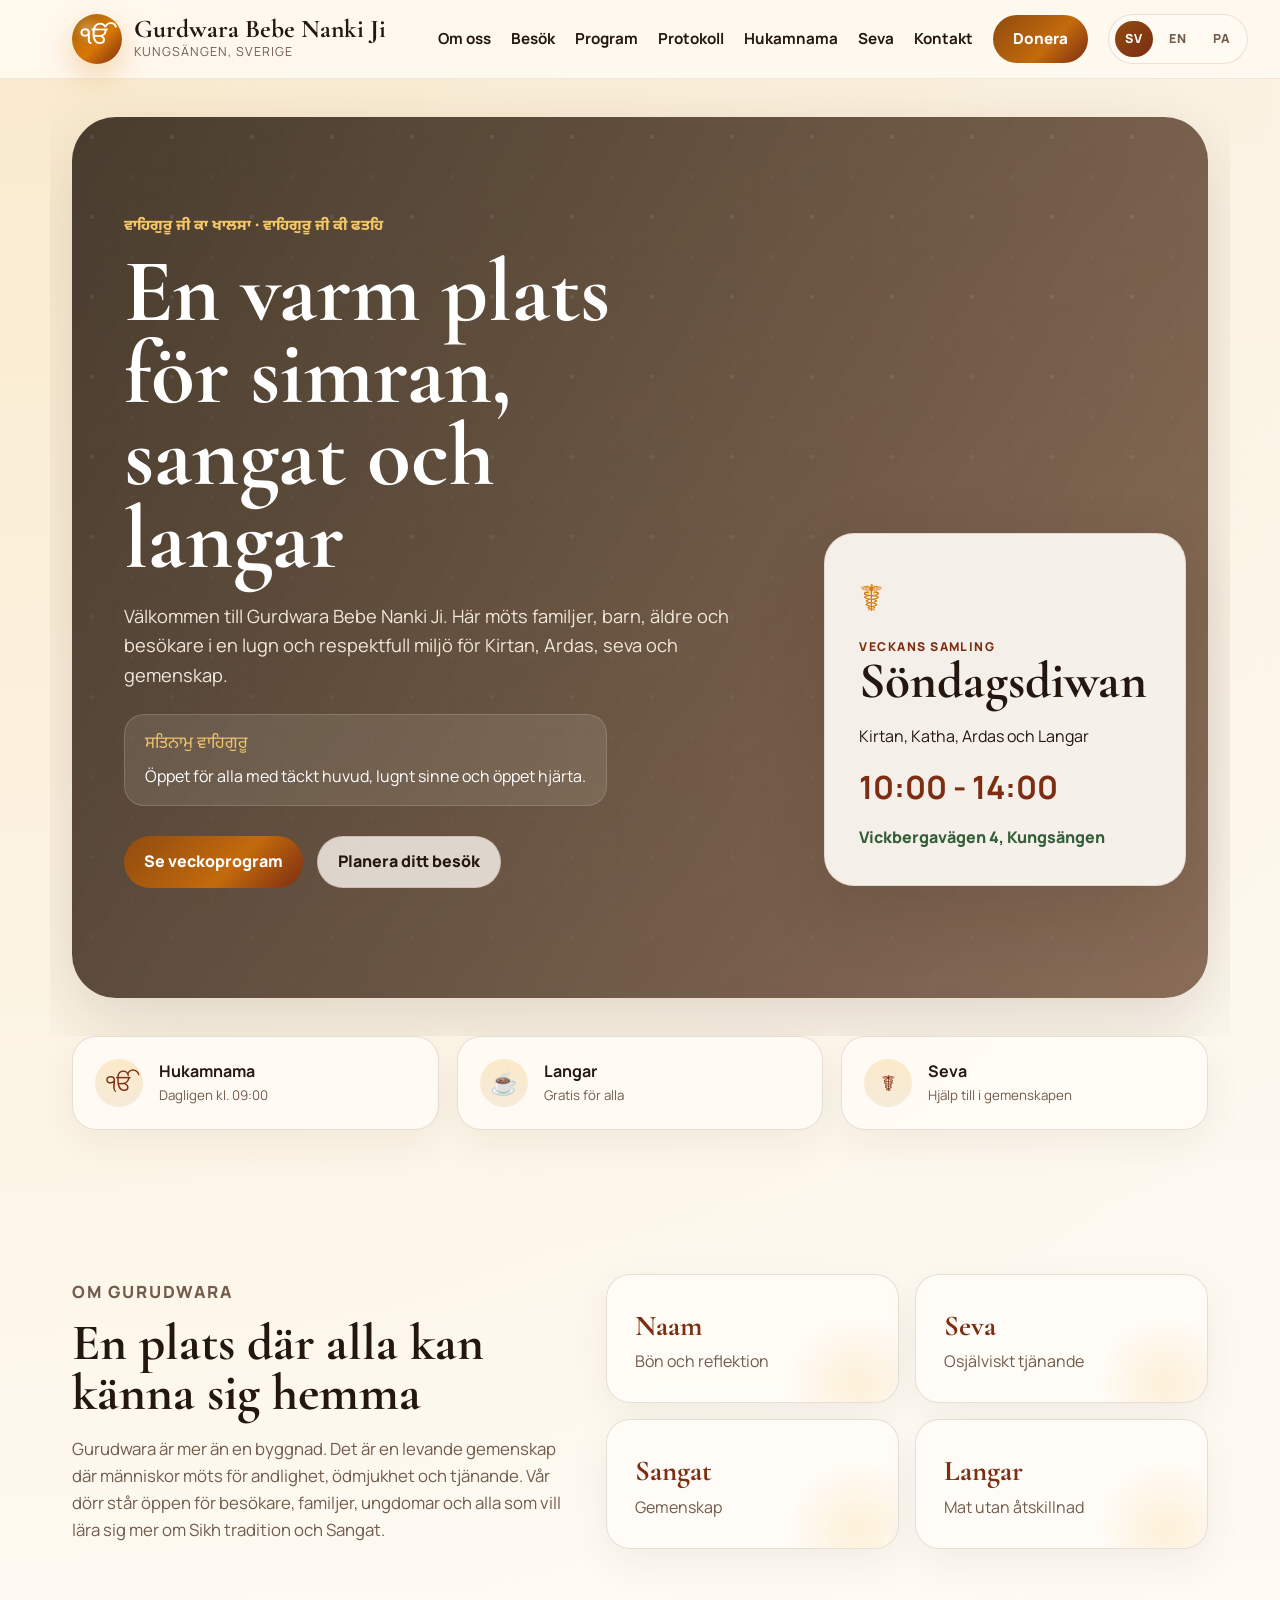
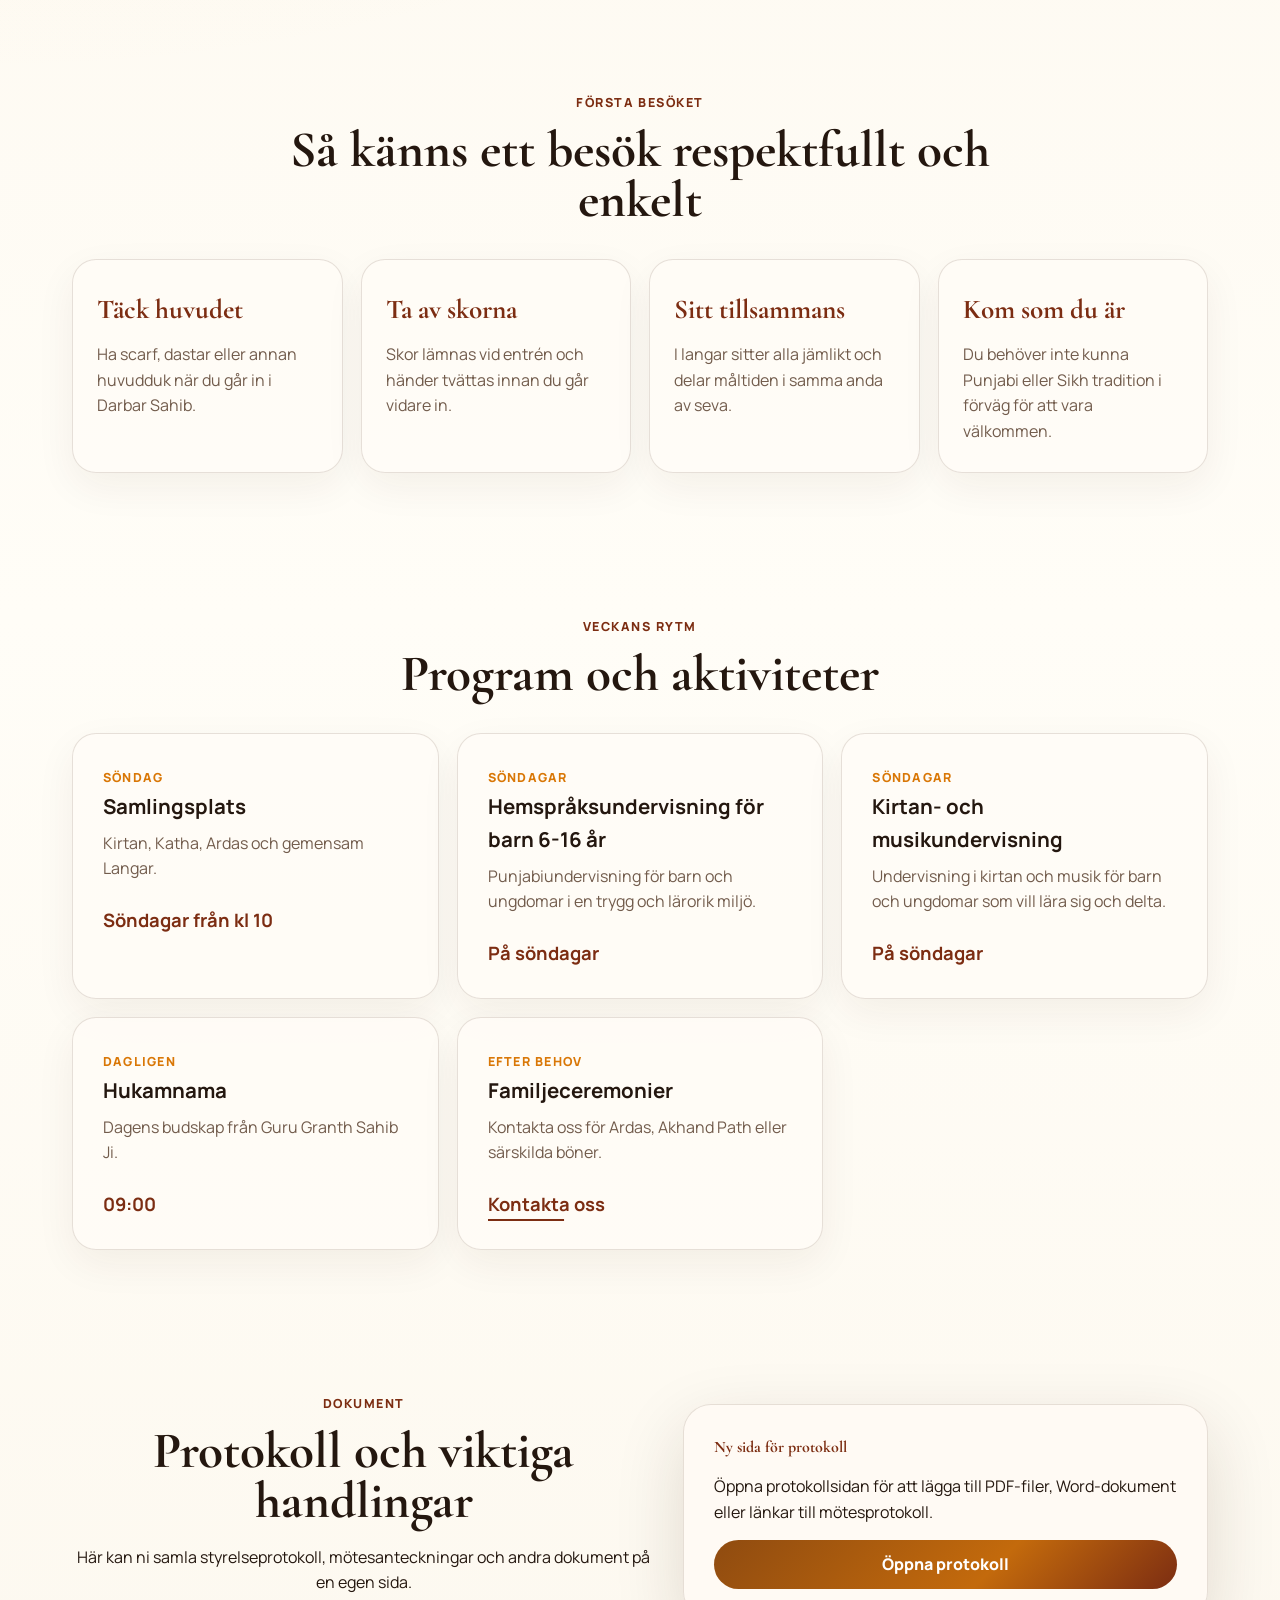
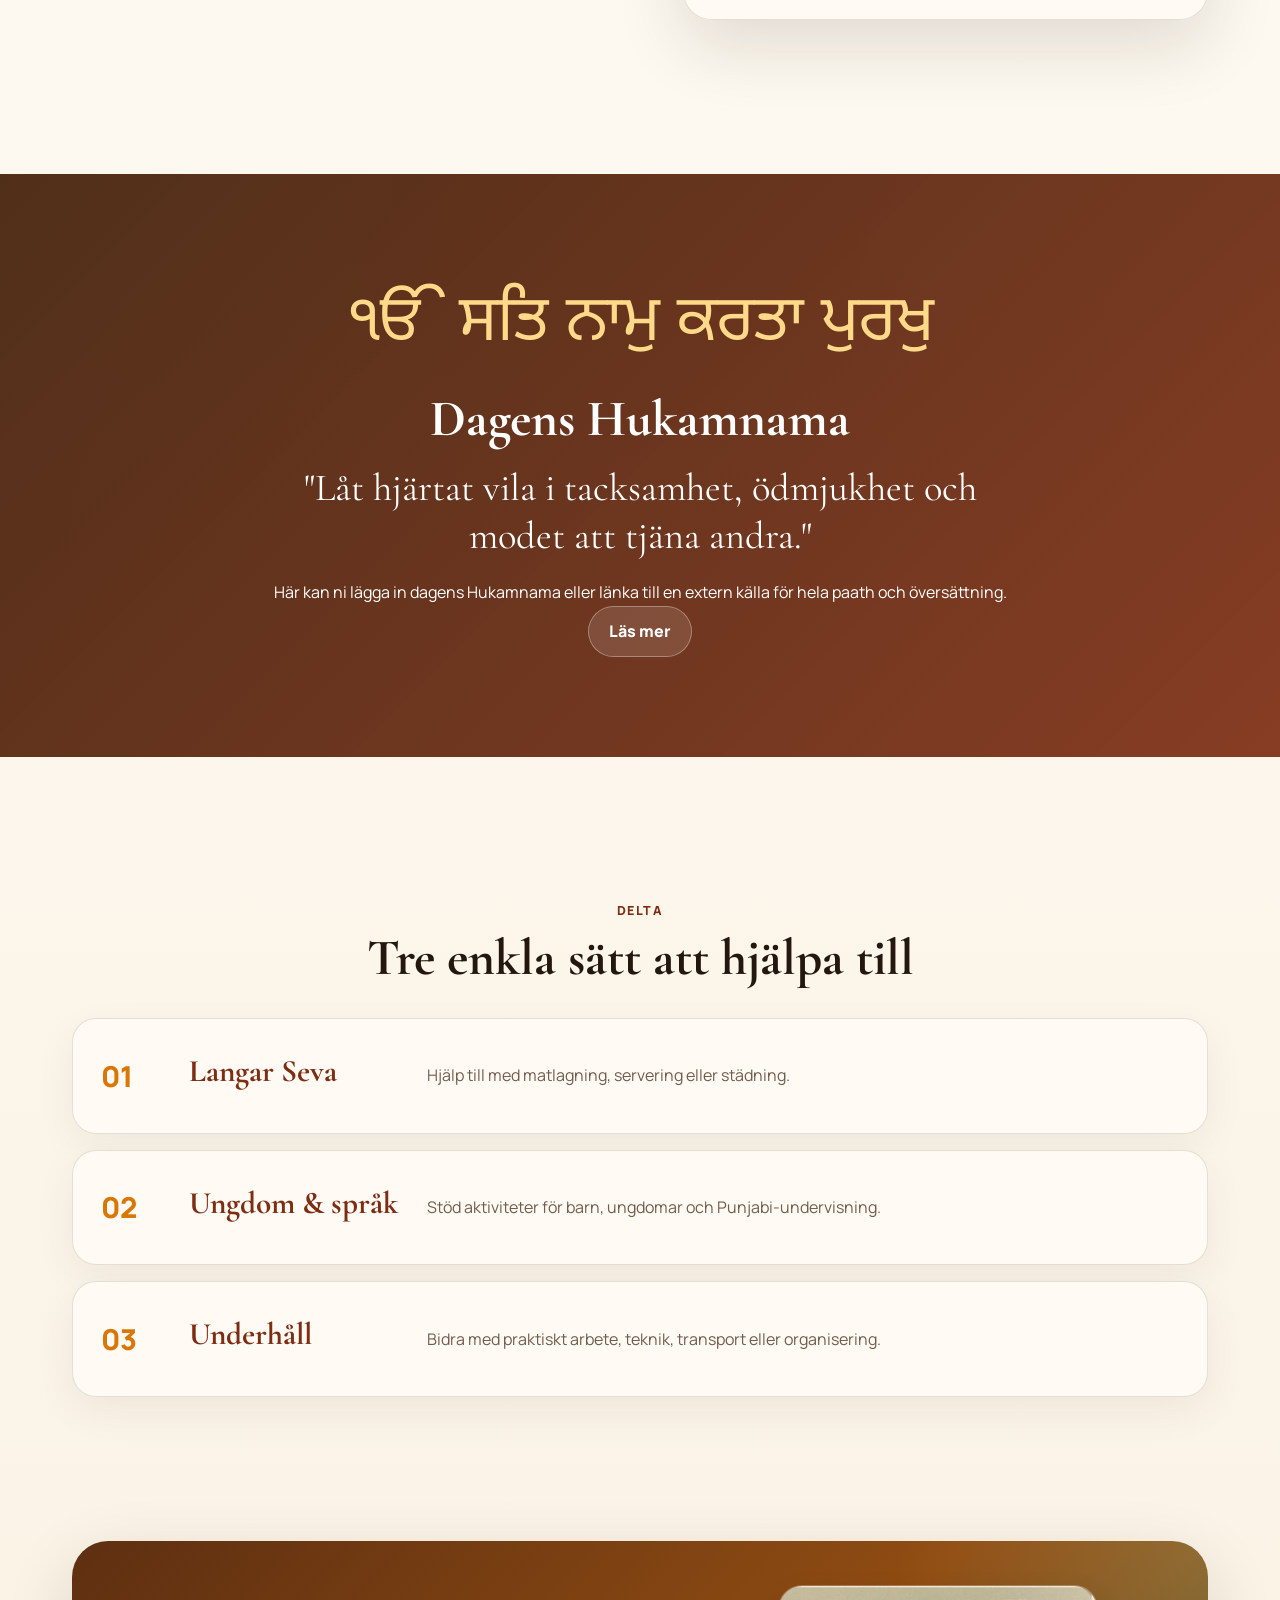
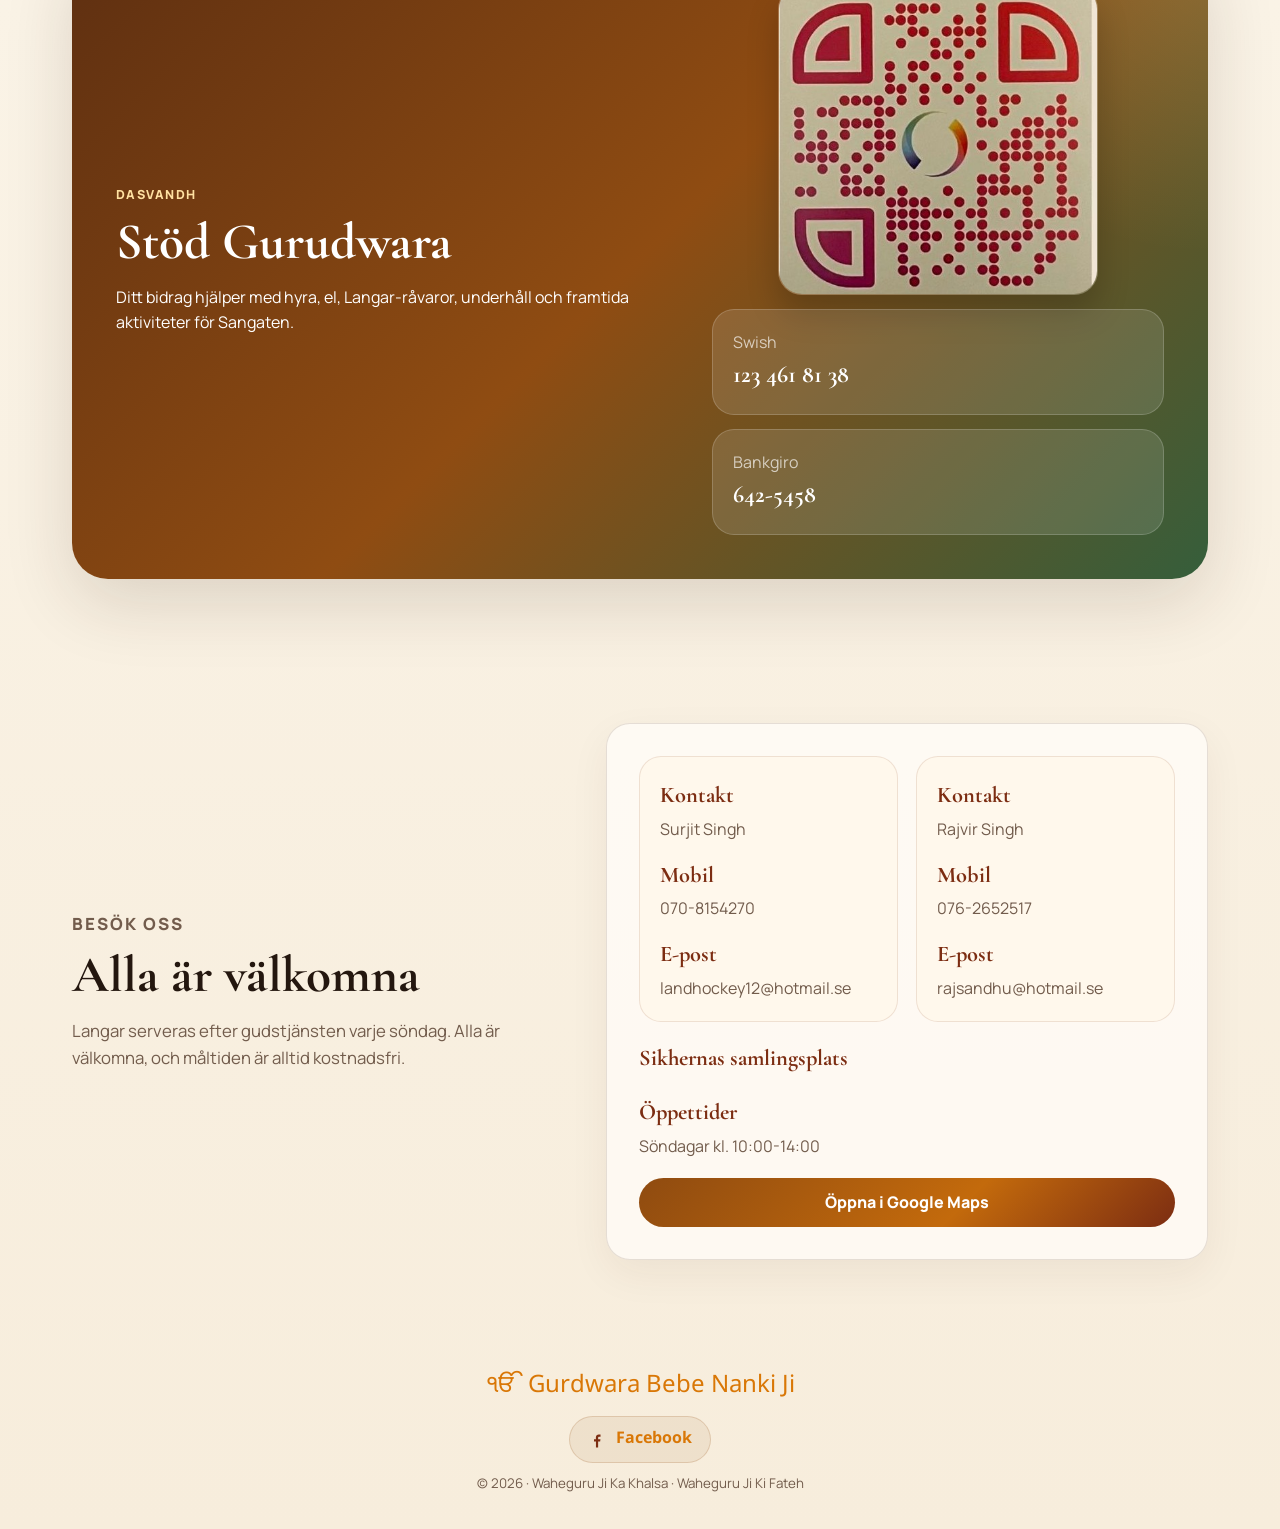
==== index.html @ 22f48af0 "Update program section and add protokoll page" ====
<!DOCTYPE html>
<html lang="sv">
<head>
  <meta charset="UTF-8" />
  <meta name="viewport" content="width=device-width, initial-scale=1.0" />
  <title>Gurdwara Bebe Nanki Ji</title>
  <meta name="description" content="Gurdwara Bebe Nanki Ji i Kungs&#228;ngen - en plats f&#246;r b&#246;n, gemenskap, langar och seva." />
  <link rel="preconnect" href="https://fonts.googleapis.com">
  <link rel="preconnect" href="https://fonts.gstatic.com" crossorigin>
  <link href="https://fonts.googleapis.com/css2?family=Cormorant+Garamond:wght@500;600;700&family=Manrope:wght@400;500;600;700;800&family=Noto+Sans+Gurmukhi:wght@500;700&display=swap" rel="stylesheet">
  <link rel="stylesheet" href="style.css" />
</head>
<body>
  <header class="site-header" id="top">
    <nav class="navbar">
      <a href="#top" class="brand" aria-label="Gurdwara Bebe Nanki Ji hem" data-i18n-attr="aria-label:brand_aria">
        <span class="brand-symbol">&#x0A74;</span>
        <span>
          <strong data-i18n="brand_name">Gurdwara Bebe Nanki Ji</strong>
          <small data-i18n="brand_location">Kungs&#228;ngen, Sverige</small>
        </span>
      </a>

      <button class="menu-toggle" aria-label="&#214;ppna meny" aria-expanded="false" data-i18n-attr="aria-label:menu_label">
        <span></span><span></span><span></span>
      </button>

      <div class="nav-links">
        <a href="#about" data-i18n="nav_about">Om oss</a>
        <a href="#visit" data-i18n="nav_visit">Bes&#246;k</a>
        <a href="#program" data-i18n="nav_program">Program</a>
        <a href="protokoll.html" data-i18n="nav_protocols">Protokoll</a>
        <a href="#hukamnama" data-i18n="nav_hukamnama">Hukamnama</a>
        <a href="#seva" data-i18n="nav_seva">Seva</a>
        <a href="#contact" data-i18n="nav_contact">Kontakt</a>
        <a class="nav-cta" href="#donate" data-i18n="nav_donate">Donera</a>
        <div class="language-switcher" aria-label="Spr&#229;k" data-i18n-attr="aria-label:language_label">
          <button type="button" class="lang-btn active" data-lang="sv">SV</button>
          <button type="button" class="lang-btn" data-lang="en">EN</button>
          <button type="button" class="lang-btn" data-lang="pa">PA</button>
        </div>
      </div>
    </nav>
  </header>

  <main>
    <section class="hero">
      <div class="hero-bg"></div>
      <div class="hero-pattern" aria-hidden="true"></div>
      <div class="hero-content reveal">
        <p class="eyebrow" data-i18n="hero_eyebrow">&#x0A35;&#x0A3E;&#x0A39;&#x0A3F;&#x0A17;&#x0A41;&#x0A30;&#x0A42; &#x0A1C;&#x0A40; &#x0A15;&#x0A3E; &#x0A16;&#x0A3E;&#x0A32;&#x0A38;&#x0A3E; &#xB7; &#x0A35;&#x0A3E;&#x0A39;&#x0A3F;&#x0A17;&#x0A41;&#x0A30;&#x0A42; &#x0A1C;&#x0A40; &#x0A15;&#x0A40; &#x0A2B;&#x0A24;&#x0A39;&#x0A3F;</p>
        <h1 data-i18n="hero_title">En varm plats f&#246;r simran, sangat och langar</h1>
        <p class="hero-text" data-i18n="hero_text">V&#228;lkommen till Gurdwara Bebe Nanki Ji. H&#228;r m&#246;ts familjer, barn, &#228;ldre och bes&#246;kare i en lugn och respektfull milj&#246; f&#246;r Kirtan, Ardas, seva och gemenskap.</p>
        <div class="hero-blessing">
          <span class="hero-blessing-gurmukhi" data-i18n="hero_blessing_gurmukhi">&#x0A38;&#x0A24;&#x0A3F;&#x0A28;&#x0A3E;&#x0A2E;&#x0A41; &#x0A35;&#x0A3E;&#x0A39;&#x0A3F;&#x0A17;&#x0A41;&#x0A30;&#x0A42;</span>
          <span data-i18n="hero_blessing_text">&#214;ppet f&#246;r alla med t&#228;ckt huvud, lugnt sinne och &#246;ppet hj&#228;rta.</span>
        </div>
        <div class="hero-actions">
          <a class="btn primary" href="#program" data-i18n="hero_cta_program">Se veckoprogram</a>
          <a class="btn secondary" href="#visit" data-i18n="hero_cta_visit">Planera ditt bes&#246;k</a>
        </div>
      </div>

      <aside class="hero-card reveal">
        <span class="card-icon">&#9764;</span>
        <p class="card-label" data-i18n="hero_card_label">Veckans samling</p>
        <h2 data-i18n="hero_card_title">S&#246;ndagsdiwan</h2>
        <p data-i18n="hero_card_text">Kirtan, Katha, Ardas och Langar</p>
        <strong data-i18n="hero_card_time">10:00 - 14:00</strong>
        <a href="#contact" data-i18n="hero_card_address">Vickbergav&#228;gen 4, Kungs&#228;ngen</a>
      </aside>
    </section>

    <section class="quick-info">
      <article class="info-pill reveal">
        <span>&#x0A74;</span>
        <div><strong data-i18n="info_hukamnama_title">Hukamnama</strong><small data-i18n="info_hukamnama_text">Dagligen kl. 09:00</small></div>
      </article>
      <article class="info-pill reveal">
        <span>&#9749;</span>
        <div><strong data-i18n="info_langar_title">Langar</strong><small data-i18n="info_langar_text">Gratis f&#246;r alla</small></div>
      </article>
      <article class="info-pill reveal">
        <span>&#9764;</span>
        <div><strong data-i18n="info_seva_title">Seva</strong><small data-i18n="info_seva_text">Hj&#228;lp till i gemenskapen</small></div>
      </article>
    </section>

    <section class="section split" id="about">
      <div class="section-copy reveal">
        <p class="eyebrow" data-i18n="about_eyebrow">Om Gurudwara</p>
        <h2 data-i18n="about_title">En plats d&#228;r alla kan k&#228;nna sig hemma</h2>
        <p data-i18n="about_text">Gurudwara &#228;r mer &#228;n en byggnad. Det &#228;r en levande gemenskap d&#228;r m&#228;nniskor m&#246;ts f&#246;r andlighet, &#246;dmjukhet och tj&#228;nande. V&#229;r d&#246;rr st&#229;r &#246;ppen f&#246;r bes&#246;kare, familjer, ungdomar och alla som vill l&#228;ra sig mer om Sikh tradition och Sangat.</p>
      </div>
      <div class="values-grid reveal">
        <div><strong data-i18n="value_naam_title">Naam</strong><span data-i18n="value_naam_text">B&#246;n och reflektion</span></div>
        <div><strong data-i18n="value_seva_title">Seva</strong><span data-i18n="value_seva_text">Osj&#228;lviskt tj&#228;nande</span></div>
        <div><strong data-i18n="value_sangat_title">Sangat</strong><span data-i18n="value_sangat_text">Gemenskap</span></div>
        <div><strong data-i18n="value_langar_title">Langar</strong><span data-i18n="value_langar_text">Mat utan &#229;tskillnad</span></div>
      </div>
    </section>

    <section class="section visit-section" id="visit">
      <div class="section-heading reveal">
        <p class="eyebrow" data-i18n="visit_eyebrow">F&#246;rsta bes&#246;ket</p>
        <h2 data-i18n="visit_title">S&#229; k&#228;nns ett bes&#246;k respektfullt och enkelt</h2>
      </div>
      <div class="visit-grid">
        <article class="visit-card reveal">
          <strong data-i18n="visit_1_title">T&#228;ck huvudet</strong>
          <p data-i18n="visit_1_text">Ha scarf, dastar eller annan huvudduk n&#228;r du g&#229;r in i Darbar Sahib.</p>
        </article>
        <article class="visit-card reveal">
          <strong data-i18n="visit_2_title">Ta av skorna</strong>
          <p data-i18n="visit_2_text">Skor l&#228;mnas vid entr&#233;n och h&#228;nder tv&#228;ttas innan du g&#229;r vidare in.</p>
        </article>
        <article class="visit-card reveal">
          <strong data-i18n="visit_3_title">Sitt tillsammans</strong>
          <p data-i18n="visit_3_text">I langar sitter alla j&#228;mlikt och delar m&#229;ltiden i samma anda av seva.</p>
        </article>
        <article class="visit-card reveal">
          <strong data-i18n="visit_4_title">Kom som du &#228;r</strong>
          <p data-i18n="visit_4_text">Du beh&#246;ver inte kunna Punjabi eller Sikh tradition i f&#246;rv&#228;g f&#246;r att vara v&#228;lkommen.</p>
        </article>
      </div>
    </section>

    <section class="section" id="program">
      <div class="section-heading reveal">
        <p class="eyebrow" data-i18n="program_eyebrow">Veckans rytm</p>
        <h2 data-i18n="program_title">Program och aktiviteter</h2>
      </div>
      <div class="program-grid">
        <article class="program-card reveal">
          <span data-i18n="program_1_day">S&#246;ndag</span>
          <h3 data-i18n="program_1_title">Samlingsplats</h3>
          <p data-i18n="program_1_text">Kirtan, Katha, Ardas och gemensam Langar.</p>
          <strong data-i18n="program_1_time">S&#246;ndagar fr&#229;n kl 10</strong>
        </article>
        <article class="program-card reveal">
          <span data-i18n="program_4_day">S&#246;ndagar</span>
          <h3 data-i18n="program_4_title">Hemspr&#229;ksundervisning f&#246;r barn 6-16 &#229;r</h3>
          <p data-i18n="program_4_text">Punjabiundervisning f&#246;r barn och ungdomar i en trygg och l&#228;rorik milj&#246;.</p>
          <strong data-i18n="program_4_time">P&#229; s&#246;ndagar</strong>
        </article>
        <article class="program-card reveal">
          <span data-i18n="program_5_day">S&#246;ndagar</span>
          <h3 data-i18n="program_5_title">Kirtan- och musikundervisning</h3>
          <p data-i18n="program_5_text">Undervisning i kirtan och musik f&#246;r barn och ungdomar som vill l&#228;ra sig och delta.</p>
          <strong data-i18n="program_5_time">P&#229; s&#246;ndagar</strong>
        </article>
        <article class="program-card reveal">
          <span data-i18n="program_2_day">Dagligen</span>
          <h3 data-i18n="program_2_title">Hukamnama</h3>
          <p data-i18n="program_2_text">Dagens budskap fr&#229;n Guru Granth Sahib Ji.</p>
          <strong data-i18n="program_2_time">09:00</strong>
        </article>
        <article class="program-card reveal">
          <span data-i18n="program_3_day">Efter behov</span>
          <h3 data-i18n="program_3_title">Familjeceremonier</h3>
          <p data-i18n="program_3_text">Kontakta oss f&#246;r Ardas, Akhand Path eller s&#228;rskilda b&#246;ner.</p>
          <a class="program-link" href="#contact"><strong data-i18n="program_3_time">Kontakta oss</strong></a>
        </article>
      </div>
    </section>

    <section class="section protocols-preview">
      <div class="section-heading reveal">
        <p class="eyebrow">Dokument</p>
        <h2>Protokoll och viktiga handlingar</h2>
        <p>Här kan ni samla styrelseprotokoll, mötesanteckningar och andra dokument på en egen sida.</p>
      </div>
      <div class="protocols-preview-card reveal">
        <strong>Ny sida för protokoll</strong>
        <p>Öppna protokollsidan för att lägga till PDF-filer, Word-dokument eller länkar till mötesprotokoll.</p>
        <a class="btn primary" href="protokoll.html">Öppna protokoll</a>
      </div>
    </section>

    <section class="hukamnama" id="hukamnama">
      <div class="hukamnama-inner reveal">
        <p class="gurmukhi" data-i18n="hukamnama_gurmukhi">&#x0A74; &#x0A38;&#x0A24;&#x0A3F; &#x0A28;&#x0A3E;&#x0A2E;&#x0A41; &#x0A15;&#x0A30;&#x0A24;&#x0A3E; &#x0A2A;&#x0A41;&#x0A30;&#x0A16;&#x0A41;</p>
        <h2 data-i18n="hukamnama_title">Dagens Hukamnama</h2>
        <blockquote data-i18n="hukamnama_quote">&quot;L&#229;t hj&#228;rtat vila i tacksamhet, &#246;dmjukhet och modet att tj&#228;na andra.&quot;</blockquote>
        <p data-i18n="hukamnama_text">H&#228;r kan ni l&#228;gga in dagens Hukamnama eller l&#228;nka till en extern k&#228;lla f&#246;r hela paath och &#246;vers&#228;ttning.</p>
        <a class="btn secondary light" href="#" data-i18n="hukamnama_cta">L&#228;s mer</a>
      </div>
    </section>

    <section class="section" id="seva">
      <div class="section-heading reveal">
        <p class="eyebrow" data-i18n="seva_eyebrow">Delta</p>
        <h2 data-i18n="seva_title">Tre enkla s&#228;tt att hj&#228;lpa till</h2>
      </div>
      <div class="seva-list">
        <article class="seva-item reveal"><span>01</span><h3 data-i18n="seva_1_title">Langar Seva</h3><p data-i18n="seva_1_text">Hj&#228;lp till med matlagning, servering eller st&#228;dning.</p></article>
        <article class="seva-item reveal"><span>02</span><h3 data-i18n="seva_2_title">Ungdom &amp; spr&#229;k</h3><p data-i18n="seva_2_text">St&#246;d aktiviteter f&#246;r barn, ungdomar och Punjabi-undervisning.</p></article>
        <article class="seva-item reveal"><span>03</span><h3 data-i18n="seva_3_title">Underh&#229;ll</h3><p data-i18n="seva_3_text">Bidra med praktiskt arbete, teknik, transport eller organisering.</p></article>
      </div>
    </section>

    <section class="donate-section" id="donate">
      <div class="donate-card reveal">
        <div>
          <p class="eyebrow" data-i18n="donate_eyebrow">Dasvandh</p>
          <h2 data-i18n="donate_title">St&#246;d Gurudwara</h2>
          <p data-i18n="donate_text">Ditt bidrag hj&#228;lper med hyra, el, Langar-r&#229;varor, underh&#229;ll och framtida aktiviteter f&#246;r Sangaten.</p>
        </div>
        <div class="donate-details">
          <img class="donate-qr" src="qr-code.jpeg" alt="QR code for donation" />
          <p><span>Swish</span><strong>123 461 81 38</strong></p>
          <p><span>Bankgiro</span><strong>642-5458</strong></p>
        </div>
      </div>
    </section>

    <section class="section contact" id="contact">
      <div class="contact-copy reveal">
        <p class="eyebrow" data-i18n="contact_eyebrow">Bes&#246;k oss</p>
        <h2 data-i18n="contact_title">Alla &#228;r v&#228;lkomna</h2>
        <p data-i18n="contact_text">Langar serveras efter gudstj&#228;nsten varje s&#246;ndag. Alla &#228;r v&#228;lkomna, och m&#229;ltiden &#228;r alltid kostnadsfri.</p>
      </div>
      <div class="contact-card reveal">
        <div class="contact-people">
          <div class="contact-person">
            <p><strong>Kontakt</strong><span>Surjit Singh</span></p>
            <p><strong>Mobil</strong><a href="tel:0708154270">070-8154270</a></p>
            <p><strong>E-post</strong><a href="mailto:landhockey12@hotmail.se">landhockey12@hotmail.se</a></p>
          </div>
          <div class="contact-person">
            <p><strong>Kontakt</strong><span>Rajvir Singh</span></p>
            <p><strong>Mobil</strong><a href="tel:0762652517">076-2652517</a></p>
            <p><strong>E-post</strong><a href="mailto:rajsandhu@hotmail.se">rajsandhu@hotmail.se</a></p>
          </div>
        </div>
        <p><strong>Sikhernas samlingsplats</strong></p>
        <p><strong data-i18n="contact_hours_label">&#214;ppettider</strong><span data-i18n="contact_hours_value">S&#246;ndagar kl. 10:00-14:00</span></p>
        <a class="btn primary full" href="https://www.google.com/maps/search/?api=1&query=Vickbergav%C3%A4gen%204%20Kungs%C3%A4ngen" target="_blank" rel="noreferrer" data-i18n="contact_map">Öppna i Google Maps</a>
      </div>
    </section>
  </main>

  <footer class="footer">
    <p><span>&#x0A74;</span> <span data-i18n="footer_brand">Gurdwara Bebe Nanki Ji</span></p>
    <a class="footer-social" href="https://www.facebook.com/login/?next=https%3A%2F%2Fwww.facebook.com%2F" target="_blank" rel="noreferrer" aria-label="Facebook">
      <svg viewBox="0 0 24 24" aria-hidden="true">
        <path d="M13.5 22v-8h2.7l.4-3h-3.1V9.1c0-.9.3-1.6 1.7-1.6h1.5V4.8c-.3 0-1.2-.1-2.3-.1-2.3 0-3.9 1.4-3.9 4V11H8v3h2.6v8h2.9Z" />
      </svg>
      <span>Facebook</span>
    </a>
    <small data-i18n="footer_text">&#169; 2026 &#183; Waheguru Ji Ka Khalsa &#183; Waheguru Ji Ki Fateh</small>
  </footer>

  <button class="back-to-top" aria-label="Till toppen" data-i18n-attr="aria-label:back_to_top">↑</button>
  <script src="script.js"></script>
</body>
</html>
---- style.css ----
:root {
  --saffron: #d97706;
  --saffron-soft: #f3c56b;
  --maroon: #7c2d12;
  --forest: #355e3b;
  --cream: #f8f1e3;
  --ivory: #fffdf8;
  --sand: #ead9bb;
  --stone: #d7c3a2;
  --ink: #24170f;
  --muted: #725c4c;
  --white: #ffffff;
  --border: rgba(83, 52, 28, 0.14);
  --shadow: 0 24px 70px rgba(52, 30, 11, 0.14);
}

* { box-sizing: border-box; margin: 0; padding: 0; }
html { scroll-behavior: smooth; }

body {
  font-family: "Manrope", sans-serif;
  color: var(--ink);
  line-height: 1.6;
  background:
    radial-gradient(circle at top left, rgba(243, 197, 107, 0.22), transparent 26%),
    linear-gradient(180deg, #fbf4e8 0%, #fffdf7 35%, #f7eddc 100%);
}

body::before {
  content: "";
  position: fixed;
  inset: 0;
  pointer-events: none;
  opacity: 0.32;
  background-image:
    linear-gradient(rgba(124, 45, 18, 0.025) 1px, transparent 1px),
    linear-gradient(90deg, rgba(124, 45, 18, 0.025) 1px, transparent 1px);
  background-size: 28px 28px;
  mask-image: radial-gradient(circle at center, black 62%, transparent 100%);
}

a { color: inherit; text-decoration: none; }

.site-header {
  position: sticky;
  top: 0;
  z-index: 100;
  background: rgba(255, 251, 244, 0.84);
  backdrop-filter: blur(18px);
  border-bottom: 1px solid rgba(124, 45, 18, 0.09);
}

.navbar {
  max-width: 1180px;
  margin: auto;
  padding: 14px 22px;
  display: flex;
  align-items: center;
  justify-content: space-between;
  gap: 52px;
}

.brand {
  display: flex;
  align-items: center;
  gap: 12px;
}

.brand-symbol {
  width: 50px;
  height: 50px;
  display: grid;
  place-items: center;
  border-radius: 50%;
  color: var(--white);
  font-size: 1.55rem;
  font-family: "Noto Sans Gurmukhi", sans-serif;
  background:
    radial-gradient(circle at 30% 30%, rgba(255, 255, 255, 0.24), transparent 30%),
    linear-gradient(135deg, #a16207, #d97706 55%, #7c2d12);
  box-shadow: 0 12px 30px rgba(217, 119, 6, 0.28);
}

.brand strong {
  display: block;
  font-family: "Cormorant Garamond", serif;
  font-size: 1.6rem;
  line-height: 1;
  white-space: nowrap;
}

.brand small {
  display: block;
  color: var(--muted);
  font-size: 0.78rem;
  letter-spacing: 0.08em;
  text-transform: uppercase;
}

.nav-links {
  display: flex;
  align-items: center;
  margin-left: auto;
  gap: 20px;
  font-weight: 700;
  font-size: 0.95rem;
}

.nav-links a {
  white-space: nowrap;
}

.language-switcher {
  display: inline-flex;
  align-items: center;
  gap: 6px;
  padding: 6px;
  border-radius: 999px;
  background: rgba(255, 251, 244, 0.72);
  border: 1px solid rgba(124, 45, 18, 0.14);
}

.lang-btn {
  border: 0;
  background: transparent;
  color: var(--muted);
  font: inherit;
  font-size: 0.78rem;
  font-weight: 800;
  letter-spacing: 0.08em;
  padding: 8px 10px;
  border-radius: 999px;
  cursor: pointer;
  transition: 0.2s ease;
}

.lang-btn.active {
  color: var(--white);
  background: linear-gradient(135deg, #8f4b10, #7c2d12);
}

.lang-btn:hover {
  color: var(--ink);
}

.nav-links a:not(.nav-cta):hover { color: var(--saffron); }

.nav-cta, .btn {
  display: inline-flex;
  align-items: center;
  justify-content: center;
  gap: 8px;
  border-radius: 999px;
  padding: 12px 20px;
  font-weight: 800;
  transition: 0.25s ease;
}

.nav-cta,
.btn.primary {
  color: var(--white);
  background: linear-gradient(135deg, #8f4b10, #c36a0c 60%, #7c2d12);
}

.btn.secondary {
  color: var(--ink);
  border: 1px solid rgba(124, 45, 18, 0.14);
  background: rgba(255, 251, 244, 0.78);
}

.btn.light {
  background: rgba(255, 255, 255, 0.12);
  color: var(--white);
  border-color: rgba(255, 255, 255, 0.32);
}

.btn:hover,
.nav-cta:hover {
  transform: translateY(-2px);
  box-shadow: 0 16px 30px rgba(42, 20, 4, 0.15);
}

.menu-toggle { display: none; background: none; border: 0; cursor: pointer; }
.menu-toggle span {
  display: block;
  width: 26px;
  height: 2px;
  background: var(--ink);
  margin: 6px 0;
}

.hero {
  position: relative;
  overflow: hidden;
  min-height: 760px;
  display: grid;
  grid-template-columns: 1.3fr 0.7fr;
  align-items: center;
  gap: 40px;
  max-width: 1180px;
  margin: auto;
  padding: 84px 22px 96px;
}

.hero-bg {
  position: absolute;
  inset: 38px 22px;
  z-index: -2;
  border-radius: 44px;
  background:
    linear-gradient(120deg, rgba(28, 17, 8, 0.8), rgba(72, 35, 10, 0.6)),
    linear-gradient(160deg, rgba(245, 214, 150, 0.2), rgba(124, 45, 18, 0.14)),
    url("https://images.unsplash.com/photo-1609947017136-9daf32a5eb16?auto=format&fit=crop&w=1600&q=80") center/cover;
  box-shadow: var(--shadow);
}

.hero-pattern {
  position: absolute;
  inset: 38px 22px;
  z-index: -1;
  border-radius: 44px;
  opacity: 0.42;
  background:
    radial-gradient(circle at 20px 20px, rgba(255, 255, 255, 0.18) 2px, transparent 2.5px),
    radial-gradient(circle at 60px 60px, rgba(255, 255, 255, 0.08) 2px, transparent 2.5px);
  background-size: 80px 80px;
  mask-image: linear-gradient(180deg, black, rgba(0, 0, 0, 0.42));
}

.hero-content {
  color: var(--white);
  max-width: 720px;
  padding: 52px;
}

.eyebrow {
  color: var(--maroon);
  font-weight: 800;
  letter-spacing: 0.12em;
  text-transform: uppercase;
  font-size: 0.78rem;
  margin-bottom: 12px;
}

.hero .eyebrow {
  color: var(--saffron-soft);
  font-family: "Noto Sans Gurmukhi", sans-serif;
  font-size: 0.92rem;
  letter-spacing: 0;
  text-transform: none;
}

html[lang="pa"] .hero .eyebrow {
  margin-bottom: 18px;
}

h1, h2 {
  font-family: "Cormorant Garamond", serif;
  font-weight: 700;
}

h1 {
  font-size: clamp(3.4rem, 7vw, 6.8rem);
  line-height: 0.92;
  margin-bottom: 22px;
}

html[lang="pa"] .hero h1 {
  font-size: clamp(2.5rem, 5.2vw, 4.6rem);
  line-height: 1.08;
}

h2 {
  font-size: clamp(2.4rem, 4vw, 3.8rem);
  line-height: 0.98;
  margin-bottom: 18px;
}

h3 {
  font-size: 1.28rem;
  margin-bottom: 8px;
}

.hero-text {
  font-size: 1.14rem;
  max-width: 620px;
  color: rgba(255, 248, 236, 0.9);
}

.hero-blessing {
  margin-top: 24px;
  display: inline-flex;
  flex-direction: column;
  gap: 6px;
  padding: 16px 20px;
  border-radius: 20px;
  background: rgba(255, 248, 236, 0.1);
  border: 1px solid rgba(255, 248, 236, 0.16);
}

.hero-blessing-gurmukhi {
  font-family: "Noto Sans Gurmukhi", sans-serif;
  font-size: 1.05rem;
  color: var(--saffron-soft);
}

.hero-actions {
  display: flex;
  flex-wrap: wrap;
  gap: 14px;
  margin-top: 30px;
}

.hero-card {
  align-self: end;
  margin-bottom: 54px;
  margin-right: 22px;
  background: rgba(255, 252, 247, 0.92);
  backdrop-filter: blur(16px);
  padding: 34px;
  border-radius: 30px;
  box-shadow: var(--shadow);
  border: 1px solid rgba(124, 45, 18, 0.12);
}

.card-icon {
  display: inline-block;
  font-size: 2.3rem;
  color: var(--saffron);
  margin-bottom: 10px;
}

.card-label {
  color: var(--maroon);
  text-transform: uppercase;
  letter-spacing: 0.12em;
  font-size: 0.76rem;
  font-weight: 800;
}

.hero-card strong {
  display: block;
  font-size: 2rem;
  margin: 12px 0;
  color: var(--maroon);
}

.hero-card a {
  color: var(--forest);
  font-weight: 800;
}

.quick-info,
.section,
.donate-section {
  max-width: 1180px;
  margin: auto;
  padding: 72px 22px;
}

.quick-info {
  display: grid;
  grid-template-columns: repeat(3, 1fr);
  gap: 18px;
  padding-top: 0;
}

.info-pill,
.program-card,
.seva-item,
.contact-card,
.values-grid div,
.visit-card {
  background: rgba(255, 252, 247, 0.82);
  border: 1px solid var(--border);
  border-radius: 24px;
  box-shadow: 0 14px 40px rgba(66, 42, 20, 0.06);
}

.info-pill {
  padding: 22px;
  display: flex;
  align-items: center;
  gap: 16px;
}

.info-pill span {
  width: 48px;
  height: 48px;
  flex: 0 0 48px;
  display: grid;
  place-items: center;
  border-radius: 50%;
  font-size: 1.4rem;
  color: var(--maroon);
  background: linear-gradient(180deg, rgba(243, 197, 107, 0.32), rgba(234, 217, 187, 0.45));
}

.info-pill small { display: block; color: var(--muted); }

.split,
.contact {
  display: grid;
  grid-template-columns: 0.9fr 1.1fr;
  gap: 42px;
  align-items: center;
}

.section-copy p,
.contact-copy p { color: var(--muted); font-size: 1.05rem; }

.protocols-preview {
  display: grid;
  grid-template-columns: 1fr 0.9fr;
  gap: 28px;
  align-items: center;
}

.protocols-preview-card {
  padding: 30px;
  border-radius: 28px;
  background: rgba(255, 251, 244, 0.82);
  border: 1px solid var(--border);
  box-shadow: var(--shadow);
  display: grid;
  gap: 14px;
}

.protocols-preview-card strong,
.protocol-note strong,
.protocol-card h3 {
  color: var(--maroon);
  font-family: "Cormorant Garamond", serif;
}

.values-grid {
  display: grid;
  grid-template-columns: repeat(2, 1fr);
  gap: 16px;
}

.values-grid div {
  padding: 28px;
  position: relative;
  overflow: hidden;
}

.values-grid div::after {
  content: "";
  position: absolute;
  inset: auto -10% -40% auto;
  width: 140px;
  height: 140px;
  border-radius: 50%;
  background: radial-gradient(circle, rgba(243, 197, 107, 0.22), transparent 68%);
}

.values-grid strong {
  display: block;
  font-family: "Cormorant Garamond", serif;
  font-size: 1.8rem;
  color: var(--maroon);
}

.values-grid span { color: var(--muted); }

.section-heading {
  text-align: center;
  max-width: 760px;
  margin: 0 auto 34px;
}

.visit-section {
  position: relative;
}

.visit-grid {
  display: grid;
  grid-template-columns: repeat(4, 1fr);
  gap: 18px;
}

.visit-card {
  padding: 28px 24px;
}

.visit-card strong {
  display: block;
  margin-bottom: 10px;
  font-family: "Cormorant Garamond", serif;
  font-size: 1.7rem;
  color: var(--maroon);
}

.visit-card p { color: var(--muted); }

.program-grid {
  display: grid;
  grid-template-columns: repeat(3, 1fr);
  gap: 18px;
}

.program-card {
  padding: 30px;
  transition: 0.25s ease;
}

.program-card:hover { transform: translateY(-6px); }

.program-card span {
  color: var(--saffron);
  font-weight: 800;
  text-transform: uppercase;
  letter-spacing: 0.1em;
  font-size: 0.78rem;
}

.program-card p {
  color: var(--muted);
  margin-bottom: 24px;
}

.program-card strong {
  font-size: 1.15rem;
  color: var(--maroon);
}

.program-link {
  display: inline-block;
  text-decoration: none;
}

.program-link strong {
  position: relative;
}

.program-link strong::after {
  content: "";
  position: absolute;
  left: 0;
  bottom: -4px;
  width: 100%;
  height: 2px;
  background: currentColor;
  transform: scaleX(0.65);
  transform-origin: left;
  transition: transform 0.25s ease;
}

.program-link:hover strong::after,
.program-link:focus-visible strong::after {
  transform: scaleX(1);
}

.hukamnama {
  margin: 72px 0;
  padding: 100px 22px;
  text-align: center;
  color: var(--white);
  background:
    linear-gradient(135deg, rgba(69, 34, 12, 0.94), rgba(124, 45, 18, 0.92)),
    radial-gradient(circle at top, rgba(243, 197, 107, 0.2), transparent 35%);
}

.hukamnama-inner {
  max-width: 840px;
  margin: auto;
}

.gurmukhi {
  font-family: "Noto Sans Gurmukhi", sans-serif;
  font-size: clamp(1.8rem, 5vw, 4.5rem);
  color: #ffd98a;
  margin-bottom: 18px;
}

blockquote {
  font-family: "Cormorant Garamond", serif;
  font-size: clamp(1.7rem, 3vw, 2.7rem);
  line-height: 1.25;
  margin: 20px auto;
  max-width: 760px;
}

.seva-list { display: grid; gap: 16px; }

.seva-item {
  padding: 28px;
  display: grid;
  grid-template-columns: 70px 220px 1fr;
  gap: 18px;
  align-items: center;
}

.seva-item span {
  color: var(--saffron);
  font-size: 1.8rem;
  font-weight: 900;
}

.seva-item h3 {
  font-family: "Cormorant Garamond", serif;
  font-size: 1.95rem;
  color: var(--maroon);
}

.seva-item p { color: var(--muted); }

.donate-card {
  display: grid;
  grid-template-columns: 1fr 0.8fr;
  gap: 32px;
  align-items: center;
  padding: 44px;
  border-radius: 36px;
  color: var(--white);
  background:
    radial-gradient(circle at top right, rgba(255, 216, 137, 0.2), transparent 24%),
    linear-gradient(135deg, #5e2f11, #8f4c12 50%, #355e3b);
  box-shadow: var(--shadow);
}

.donate-card .eyebrow { color: #ffe1a1; }

.donate-details { display: grid; gap: 14px; }

.donate-qr {
  width: min(100%, 320px);
  justify-self: center;
  border-radius: 24px;
  border: 1px solid rgba(255, 255, 255, 0.18);
  box-shadow: 0 18px 32px rgba(0, 0, 0, 0.2);
  background: rgba(255, 255, 255, 0.08);
}

.donate-details p {
  background: rgba(255, 255, 255, 0.12);
  border: 1px solid rgba(255, 255, 255, 0.18);
  border-radius: 22px;
  padding: 20px;
}

.donate-details span {
  display: block;
  color: rgba(255, 255, 255, 0.68);
}

.donate-details strong {
  font-size: 1.5rem;
  font-family: "Cormorant Garamond", serif;
}

.protocol-page {
  max-width: 1180px;
  margin: auto;
  padding: 48px 22px 96px;
}

.protocol-hero {
  padding: 52px 42px;
  border-radius: 36px;
  margin: 10px 0 32px;
  color: var(--white);
  background:
    radial-gradient(circle at top right, rgba(255, 216, 137, 0.22), transparent 26%),
    linear-gradient(135deg, rgba(94, 47, 17, 0.96), rgba(124, 45, 18, 0.92) 48%, rgba(53, 94, 59, 0.94));
  box-shadow: var(--shadow);
  display: grid;
  gap: 16px;
}

.protocol-intro {
  max-width: 64ch;
  color: rgba(255, 255, 255, 0.82);
}

.protocol-library {
  padding-top: 18px;
}

.protocol-grid {
  display: grid;
  grid-template-columns: repeat(3, minmax(0, 1fr));
  gap: 22px;
}

.protocol-card {
  padding: 28px;
  border-radius: 28px;
  background: rgba(255, 251, 244, 0.85);
  border: 1px solid var(--border);
  box-shadow: var(--shadow);
  display: grid;
  gap: 14px;
}

.protocol-meta {
  color: var(--muted);
  font-size: 0.85rem;
  text-transform: uppercase;
  letter-spacing: 0.08em;
}

.protocol-link {
  color: var(--saffron);
  font-weight: 800;
}

.protocol-note {
  margin-top: 24px;
  padding: 24px 28px;
  border-left: 4px solid var(--saffron);
  border-radius: 0 22px 22px 0;
  background: rgba(243, 197, 107, 0.14);
  display: grid;
  gap: 10px;
}

.contact-card {
  padding: 32px;
  display: grid;
  gap: 18px;
}

.contact-people {
  display: grid;
  grid-template-columns: repeat(2, minmax(0, 1fr));
  gap: 18px;
}

.contact-person {
  display: grid;
  gap: 14px;
  padding: 20px;
  border-radius: 22px;
  background: rgba(255, 248, 234, 0.8);
  border: 1px solid rgba(124, 45, 18, 0.12);
}

.contact-card p { display: grid; gap: 4px; }

.contact-card strong {
  color: var(--maroon);
  font-family: "Cormorant Garamond", serif;
  font-size: 1.4rem;
}

.contact-card span,
.contact-card a:not(.btn) { color: var(--muted); }

.contact-card span {
  white-space: pre-line;
}

@media (max-width: 640px) {
  .contact-people {
    grid-template-columns: 1fr;
  }
}

.full { width: 100%; }

.footer {
  display: flex;
  flex-direction: column;
  align-items: center;
  text-align: center;
  gap: 10px;
  padding: 34px 22px;
  color: var(--muted);
}

.footer p {
  font-family: "Cormorant Garamond", serif;
  font-size: 1.5rem;
}

.footer-social {
  display: inline-flex;
  align-items: center;
  gap: 10px;
  margin: 0;
  padding: 10px 18px;
  border-radius: 999px;
  color: var(--maroon);
  background: rgba(143, 75, 16, 0.08);
  border: 1px solid rgba(143, 75, 16, 0.18);
  text-decoration: none;
  font-weight: 700;
}

.footer-social svg {
  width: 18px;
  height: 18px;
  fill: currentColor;
}

.footer span {
  color: var(--saffron);
  font-family: "Noto Sans Gurmukhi", sans-serif;
}

.back-to-top {
  position: fixed;
  right: 20px;
  bottom: 20px;
  width: 48px;
  height: 48px;
  border: 0;
  border-radius: 50%;
  background: linear-gradient(135deg, #8f4b10, #7c2d12);
  color: var(--white);
  font-size: 1.3rem;
  opacity: 0;
  pointer-events: none;
  transition: 0.25s ease;
  cursor: pointer;
  box-shadow: 0 12px 28px rgba(66, 29, 7, 0.2);
}

.back-to-top.show { opacity: 1; pointer-events: auto; }

.reveal {
  opacity: 0;
  transform: translateY(24px);
  transition: 0.7s ease;
}

.reveal.visible {
  opacity: 1;
  transform: translateY(0);
}

@media (max-width: 980px) {
  .visit-grid { grid-template-columns: repeat(2, 1fr); }
}

@media (max-width: 880px) {
  .menu-toggle { display: block; }

  .nav-links {
    position: absolute;
    top: 77px;
    left: 18px;
    right: 18px;
    display: none;
    flex-direction: column;
    align-items: stretch;
    background: rgba(255, 252, 247, 0.98);
    border: 1px solid var(--border);
    border-radius: 24px;
    padding: 18px;
    box-shadow: var(--shadow);
  }

  .nav-links.open { display: flex; }

  .language-switcher {
    justify-content: center;
  }

  .hero,
  .split,
  .contact,
  .donate-card,
  .protocols-preview {
    grid-template-columns: 1fr;
  }

  .hero {
    min-height: auto;
    padding-top: 44px;
  }

  .hero-bg,
  .hero-pattern { inset: 22px; }

  .hero-content { padding: 34px 22px; }

  .hero-card { margin: 0 20px 34px; }

  .quick-info,
  .program-grid,
  .values-grid,
  .visit-grid { grid-template-columns: 1fr; }

  .protocol-grid { grid-template-columns: 1fr; }

  .protocol-hero { padding: 38px 24px; }

  .seva-item { grid-template-columns: 1fr; }
}
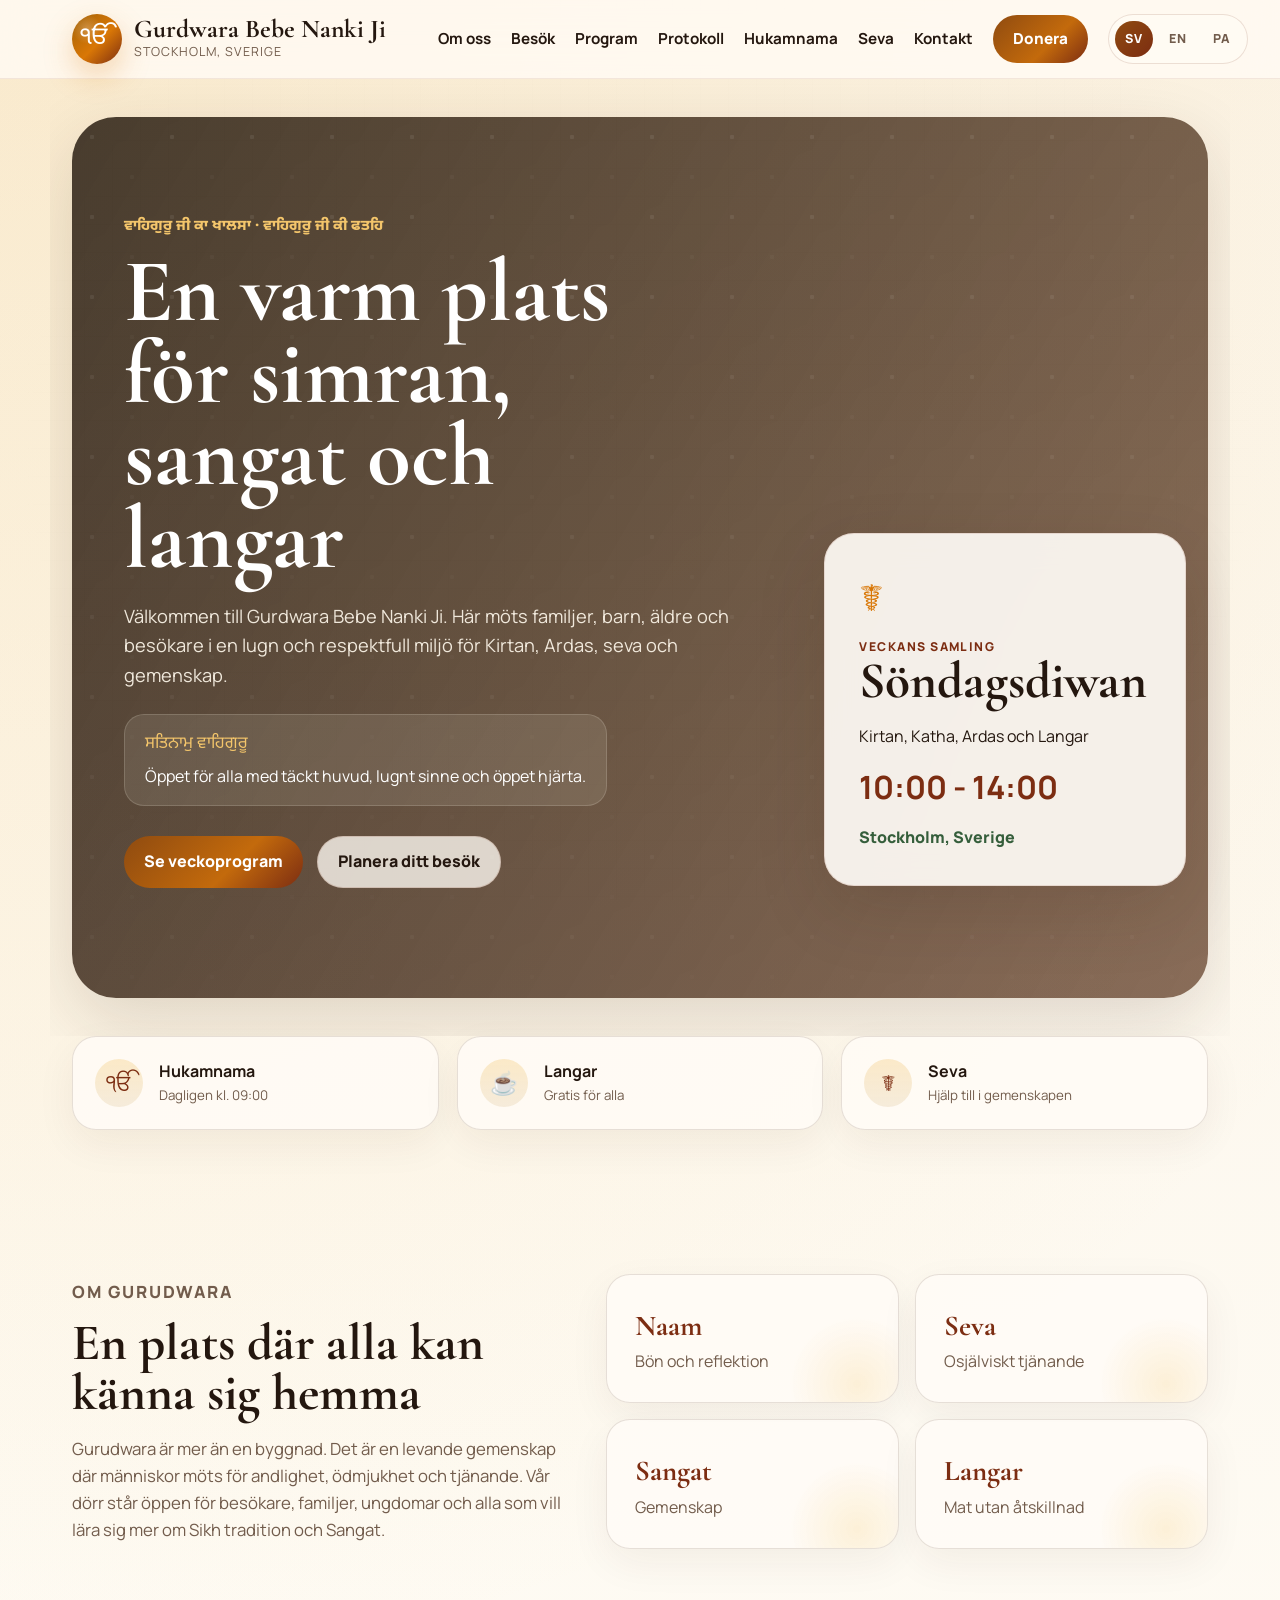
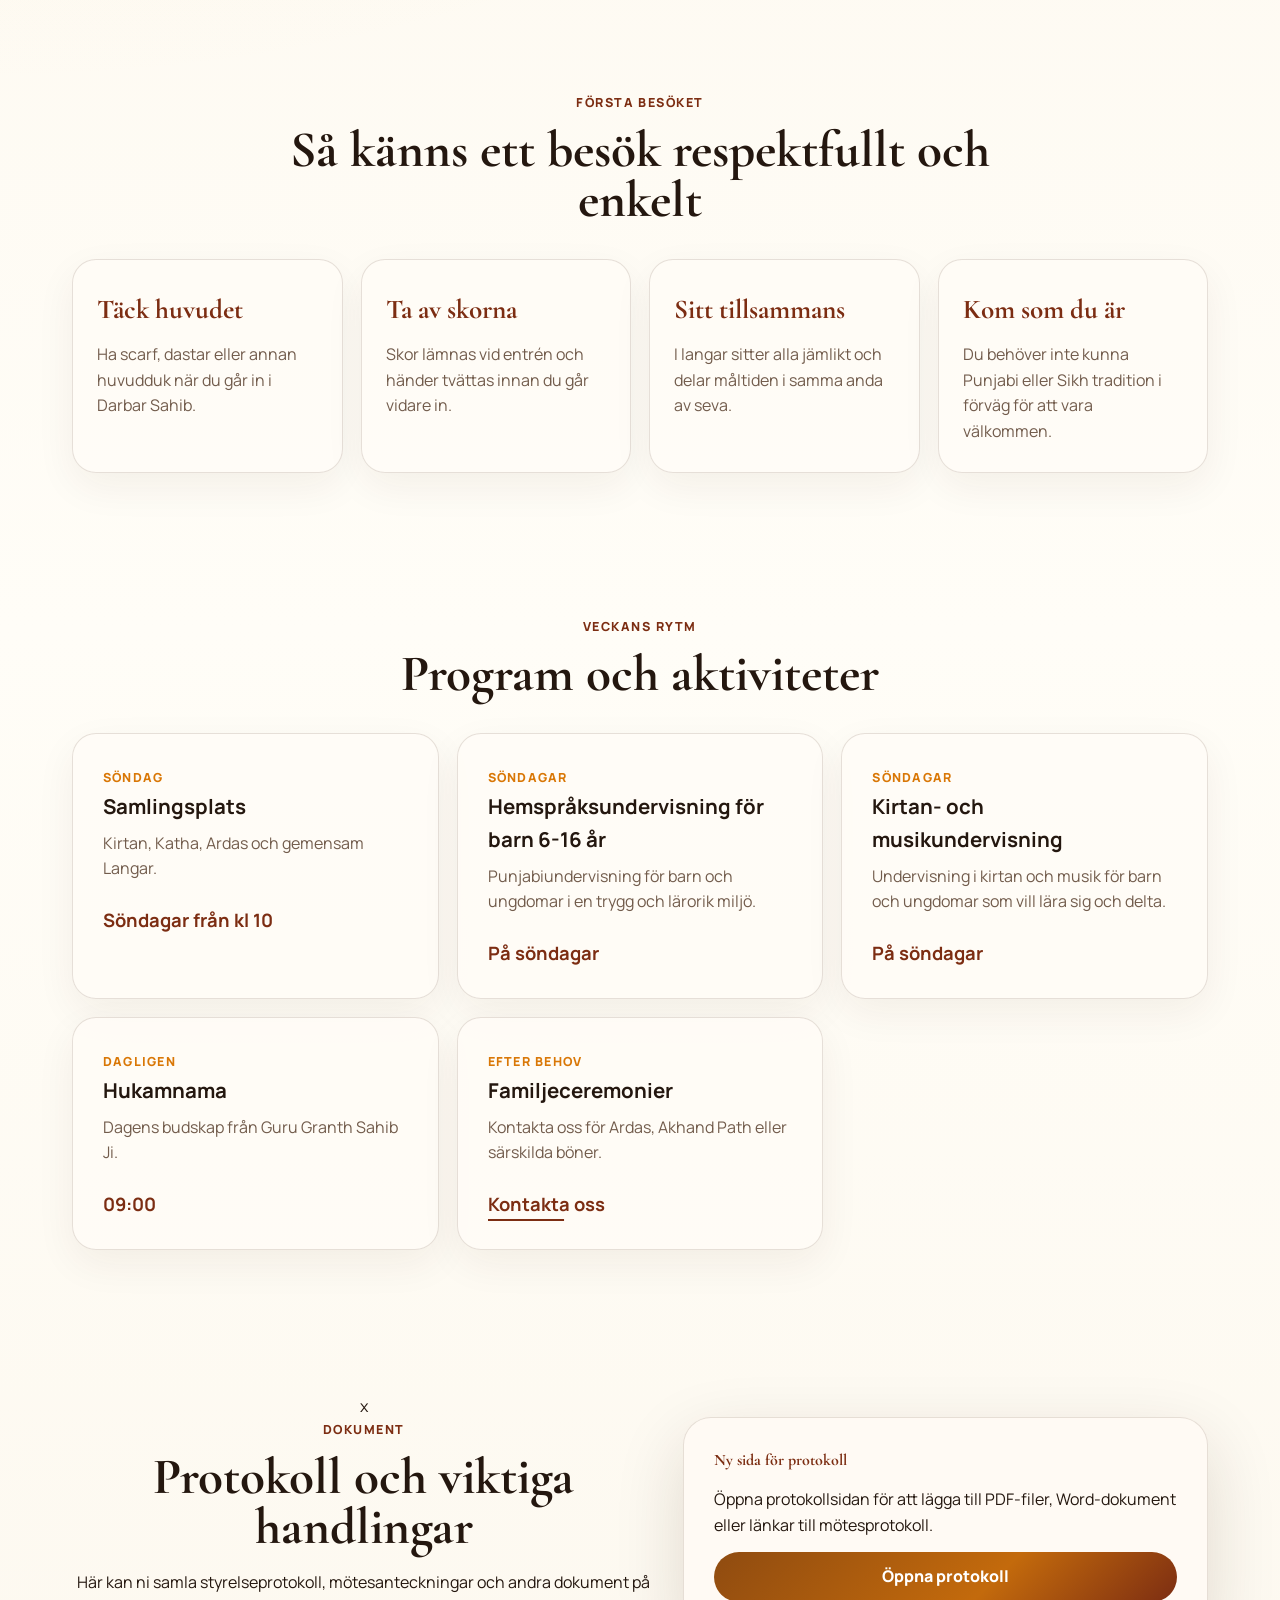
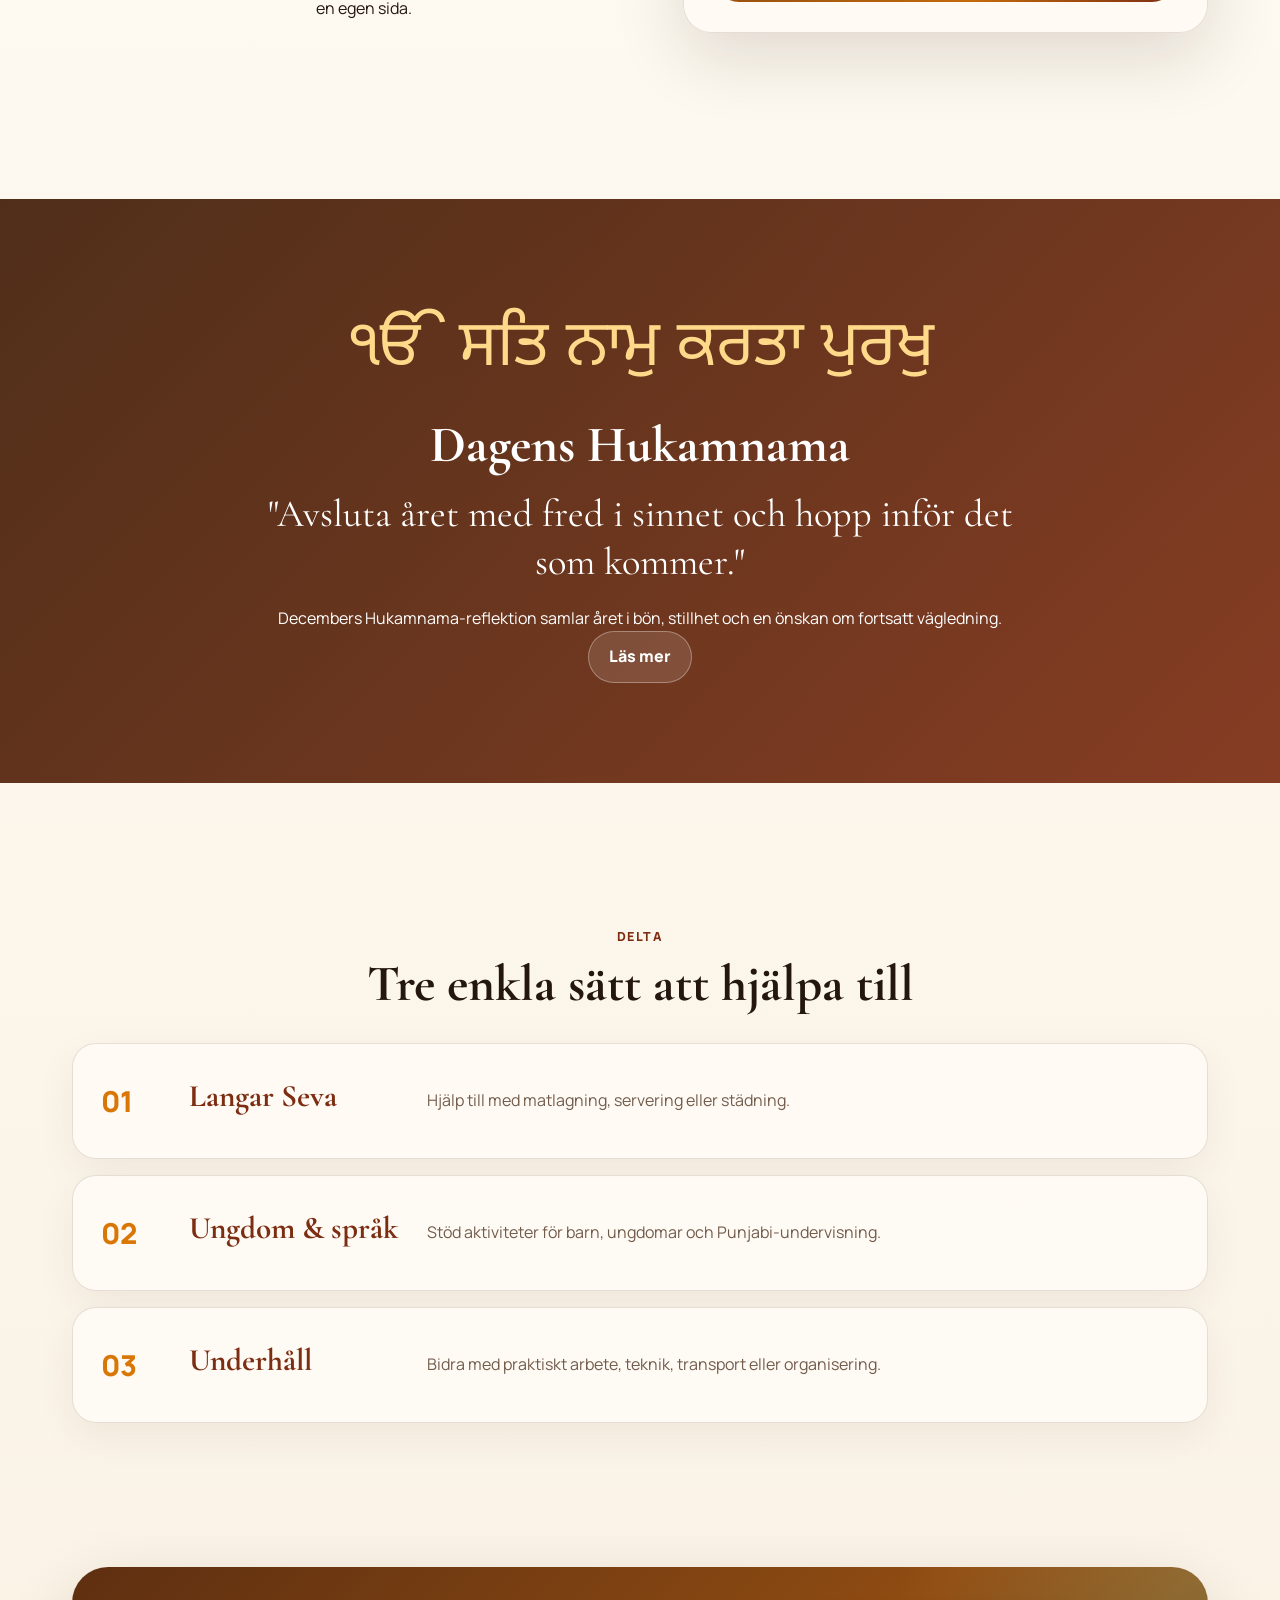
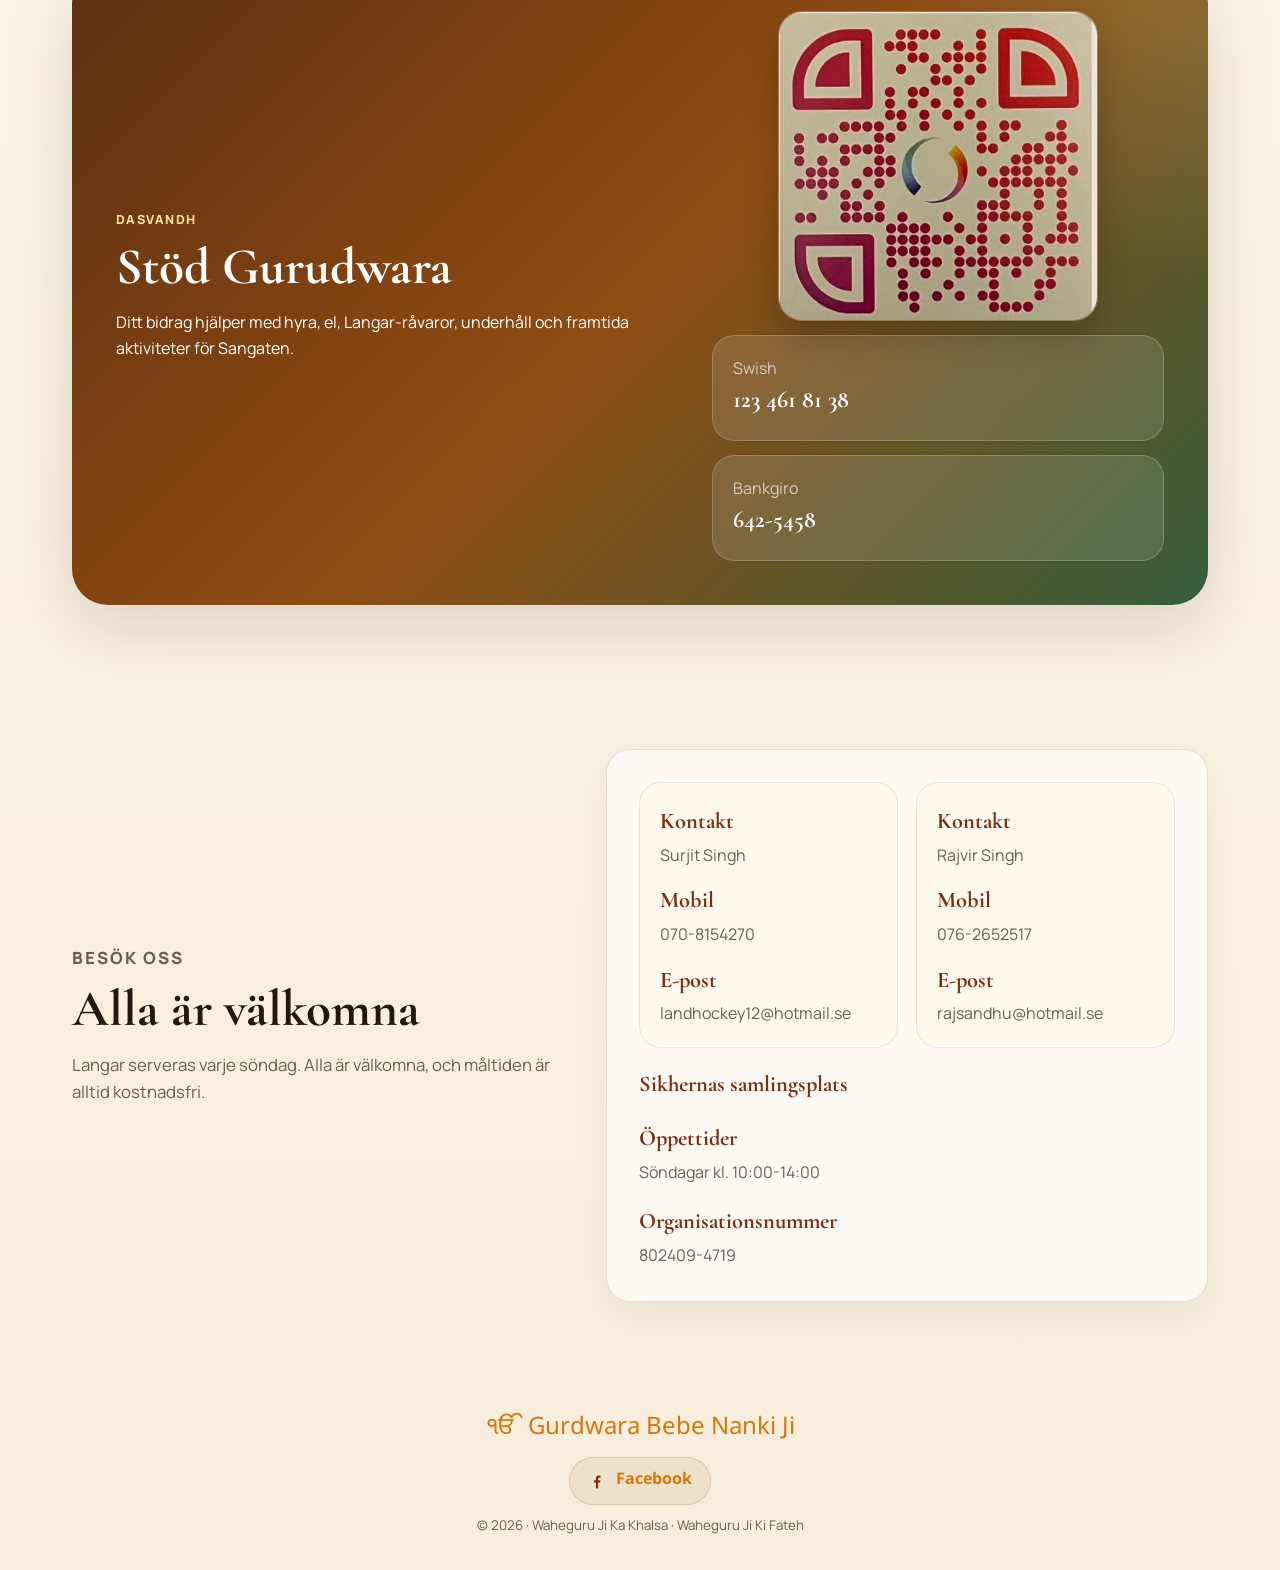
==== commit 49f26283: "Add admin content management setup" ====
--- a/index.html
+++ b/index.html
@@ -17,7 +17,7 @@
         <span class="brand-symbol">&#x0A74;</span>
         <span>
           <strong data-i18n="brand_name">Gurdwara Bebe Nanki Ji</strong>
-          <small data-i18n="brand_location">Kungs&#228;ngen, Sverige</small>
+          <small data-i18n="brand_location">Stockholm, Sverige</small>
         </span>
       </a>
 
@@ -67,7 +67,7 @@
         <h2 data-i18n="hero_card_title">S&#246;ndagsdiwan</h2>
         <p data-i18n="hero_card_text">Kirtan, Katha, Ardas och Langar</p>
         <strong data-i18n="hero_card_time">10:00 - 14:00</strong>
-        <a href="#contact" data-i18n="hero_card_address">Vickbergav&#228;gen 4, Kungs&#228;ngen</a>
+        <a href="#contact" data-i18n="hero_card_address">Stockholm, Sverige</a>
       </aside>
     </section>
 
@@ -130,43 +130,12 @@
         <p class="eyebrow" data-i18n="program_eyebrow">Veckans rytm</p>
         <h2 data-i18n="program_title">Program och aktiviteter</h2>
       </div>
-      <div class="program-grid">
-        <article class="program-card reveal">
-          <span data-i18n="program_1_day">S&#246;ndag</span>
-          <h3 data-i18n="program_1_title">Samlingsplats</h3>
-          <p data-i18n="program_1_text">Kirtan, Katha, Ardas och gemensam Langar.</p>
-          <strong data-i18n="program_1_time">S&#246;ndagar fr&#229;n kl 10</strong>
-        </article>
-        <article class="program-card reveal">
-          <span data-i18n="program_4_day">S&#246;ndagar</span>
-          <h3 data-i18n="program_4_title">Hemspr&#229;ksundervisning f&#246;r barn 6-16 &#229;r</h3>
-          <p data-i18n="program_4_text">Punjabiundervisning f&#246;r barn och ungdomar i en trygg och l&#228;rorik milj&#246;.</p>
-          <strong data-i18n="program_4_time">P&#229; s&#246;ndagar</strong>
-        </article>
-        <article class="program-card reveal">
-          <span data-i18n="program_5_day">S&#246;ndagar</span>
-          <h3 data-i18n="program_5_title">Kirtan- och musikundervisning</h3>
-          <p data-i18n="program_5_text">Undervisning i kirtan och musik f&#246;r barn och ungdomar som vill l&#228;ra sig och delta.</p>
-          <strong data-i18n="program_5_time">P&#229; s&#246;ndagar</strong>
-        </article>
-        <article class="program-card reveal">
-          <span data-i18n="program_2_day">Dagligen</span>
-          <h3 data-i18n="program_2_title">Hukamnama</h3>
-          <p data-i18n="program_2_text">Dagens budskap fr&#229;n Guru Granth Sahib Ji.</p>
-          <strong data-i18n="program_2_time">09:00</strong>
-        </article>
-        <article class="program-card reveal">
-          <span data-i18n="program_3_day">Efter behov</span>
-          <h3 data-i18n="program_3_title">Familjeceremonier</h3>
-          <p data-i18n="program_3_text">Kontakta oss f&#246;r Ardas, Akhand Path eller s&#228;rskilda b&#246;ner.</p>
-          <a class="program-link" href="#contact"><strong data-i18n="program_3_time">Kontakta oss</strong></a>
-        </article>
-      </div>
+      <div class="program-grid" data-program-list></div>
     </section>
 
     <section class="section protocols-preview">
-      <div class="section-heading reveal">
-        <p class="eyebrow">Dokument</p>
+      <div class="section-heading reveal">x
+        <p class="eyebrow" data-i18n="protocols_preview_eyebrow">Dokument</p>
         <h2>Protokoll och viktiga handlingar</h2>
         <p>Här kan ni samla styrelseprotokoll, mötesanteckningar och andra dokument på en egen sida.</p>
       </div>
@@ -182,8 +151,8 @@
         <p class="gurmukhi" data-i18n="hukamnama_gurmukhi">&#x0A74; &#x0A38;&#x0A24;&#x0A3F; &#x0A28;&#x0A3E;&#x0A2E;&#x0A41; &#x0A15;&#x0A30;&#x0A24;&#x0A3E; &#x0A2A;&#x0A41;&#x0A30;&#x0A16;&#x0A41;</p>
         <h2 data-i18n="hukamnama_title">Dagens Hukamnama</h2>
         <blockquote data-i18n="hukamnama_quote">&quot;L&#229;t hj&#228;rtat vila i tacksamhet, &#246;dmjukhet och modet att tj&#228;na andra.&quot;</blockquote>
-        <p data-i18n="hukamnama_text">H&#228;r kan ni l&#228;gga in dagens Hukamnama eller l&#228;nka till en extern k&#228;lla f&#246;r hela paath och &#246;vers&#228;ttning.</p>
-        <a class="btn secondary light" href="#" data-i18n="hukamnama_cta">L&#228;s mer</a>
+        <p data-i18n="hukamnama_text">Hukamnama uppdateras automatiskt varje m&#229;nad. L&#228;s hela texten och &#246;vers&#228;ttningen p&#229; den externa sidan.</p>
+        <a class="btn secondary light" href="https://hs.sgpc.net/" target="_blank" rel="noreferrer" data-i18n="hukamnama_cta">L&#228;s mer</a>
       </div>
     </section>
 
@@ -218,24 +187,24 @@
       <div class="contact-copy reveal">
         <p class="eyebrow" data-i18n="contact_eyebrow">Bes&#246;k oss</p>
         <h2 data-i18n="contact_title">Alla &#228;r v&#228;lkomna</h2>
-        <p data-i18n="contact_text">Langar serveras efter gudstj&#228;nsten varje s&#246;ndag. Alla &#228;r v&#228;lkomna, och m&#229;ltiden &#228;r alltid kostnadsfri.</p>
+        <p data-i18n="contact_text">Langar serveras  varje s&#246;ndag. Alla &#228;r v&#228;lkomna, och m&#229;ltiden &#228;r alltid kostnadsfri.</p>
       </div>
       <div class="contact-card reveal">
         <div class="contact-people">
           <div class="contact-person">
-            <p><strong>Kontakt</strong><span>Surjit Singh</span></p>
-            <p><strong>Mobil</strong><a href="tel:0708154270">070-8154270</a></p>
-            <p><strong>E-post</strong><a href="mailto:landhockey12@hotmail.se">landhockey12@hotmail.se</a></p>
+            <p><strong data-i18n="contact_label_contact">Kontakt</strong><span>Surjit Singh</span></p>
+            <p><strong data-i18n="contact_label_phone">Mobil</strong><a href="tel:0708154270">070-8154270</a></p>
+            <p><strong data-i18n="contact_label_email">E-post</strong><a href="mailto:landhockey12@hotmail.se">landhockey12@hotmail.se</a></p>
           </div>
           <div class="contact-person">
-            <p><strong>Kontakt</strong><span>Rajvir Singh</span></p>
-            <p><strong>Mobil</strong><a href="tel:0762652517">076-2652517</a></p>
-            <p><strong>E-post</strong><a href="mailto:rajsandhu@hotmail.se">rajsandhu@hotmail.se</a></p>
+            <p><strong data-i18n="contact_label_contact">Kontakt</strong><span>Rajvir Singh</span></p>
+            <p><strong data-i18n="contact_label_phone">Mobil</strong><a href="tel:0762652517">076-2652517</a></p>
+            <p><strong data-i18n="contact_label_email">E-post</strong><a href="mailto:rajsandhu@hotmail.se">rajsandhu@hotmail.se</a></p>
           </div>
         </div>
-        <p><strong>Sikhernas samlingsplats</strong></p>
+        <p><strong data-i18n="contact_meeting_place">Sikhernas samlingsplats</strong></p>
         <p><strong data-i18n="contact_hours_label">&#214;ppettider</strong><span data-i18n="contact_hours_value">S&#246;ndagar kl. 10:00-14:00</span></p>
-        <a class="btn primary full" href="https://www.google.com/maps/search/?api=1&query=Vickbergav%C3%A4gen%204%20Kungs%C3%A4ngen" target="_blank" rel="noreferrer" data-i18n="contact_map">Öppna i Google Maps</a>
+        <p><strong data-i18n="contact_org_label">Organisationsnummer</strong><span data-i18n="contact_org_value">802409-4719</span></p>
       </div>
     </section>
   </main>
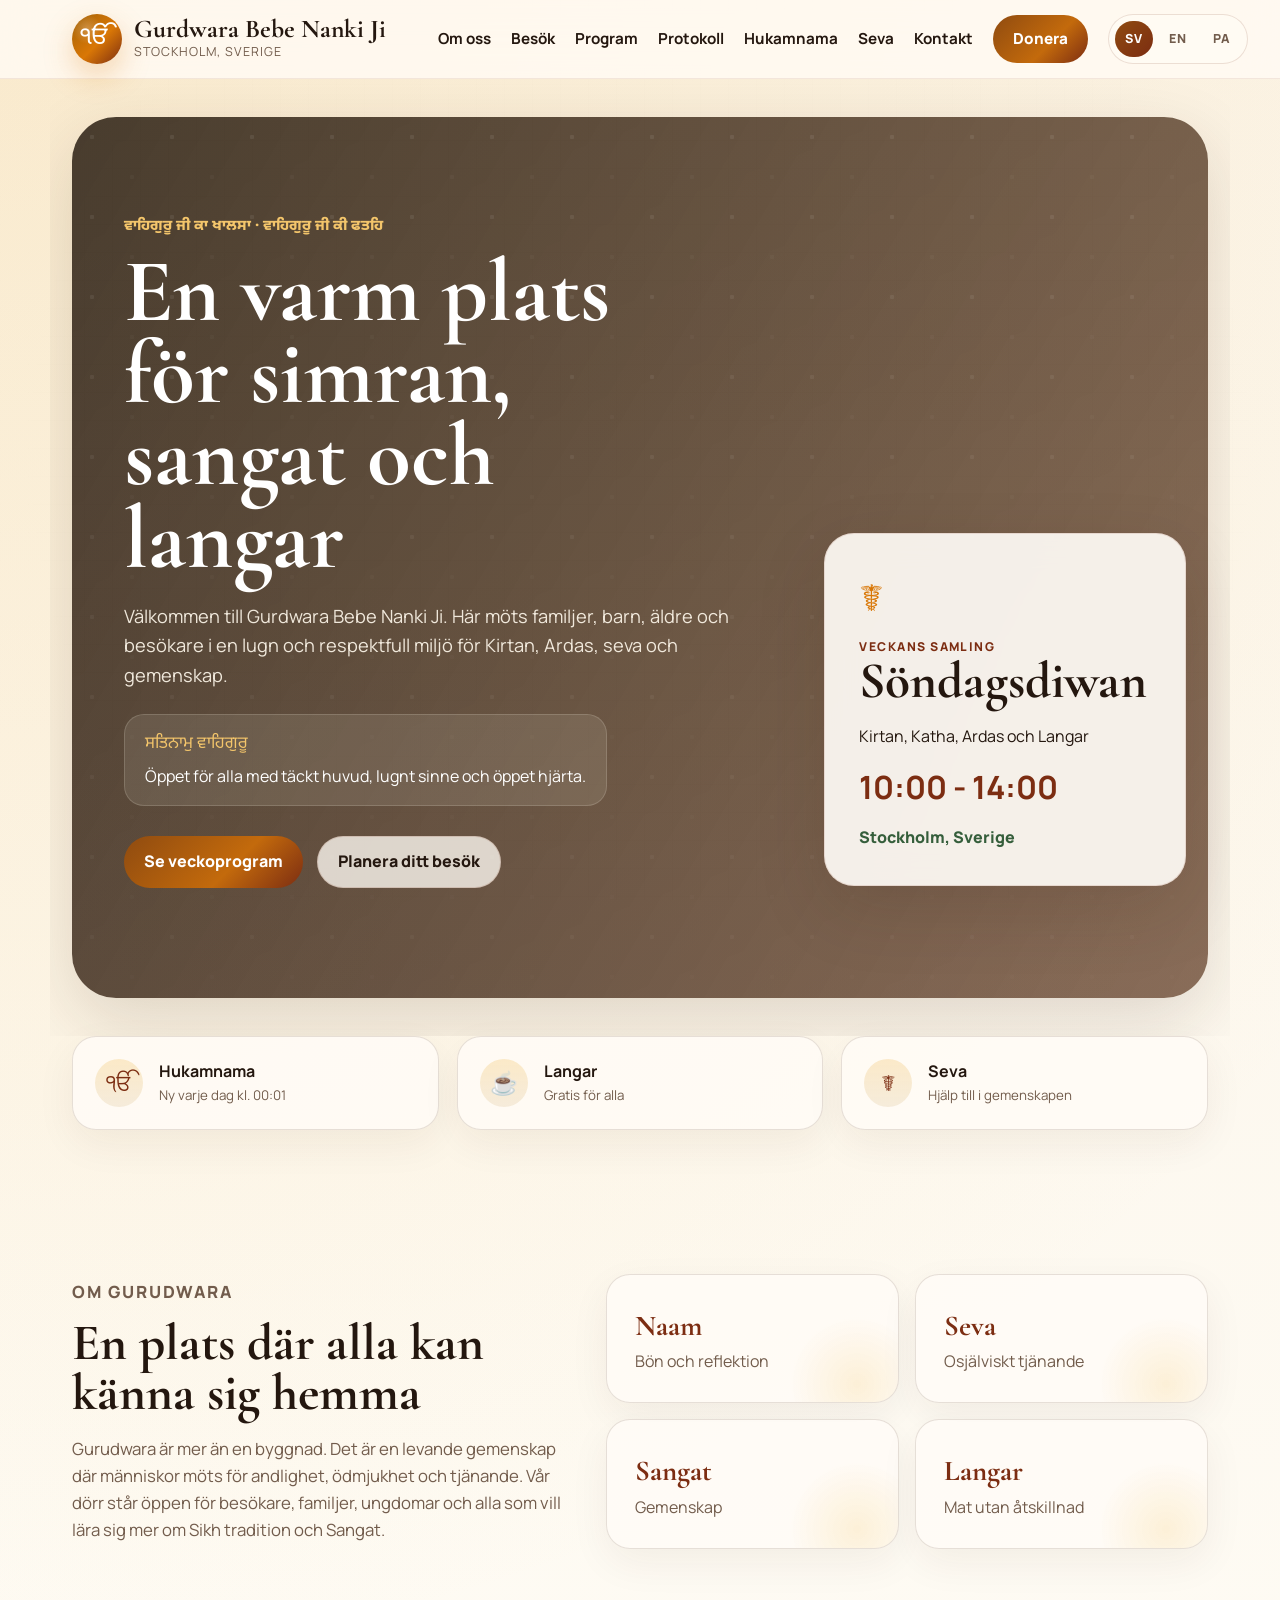
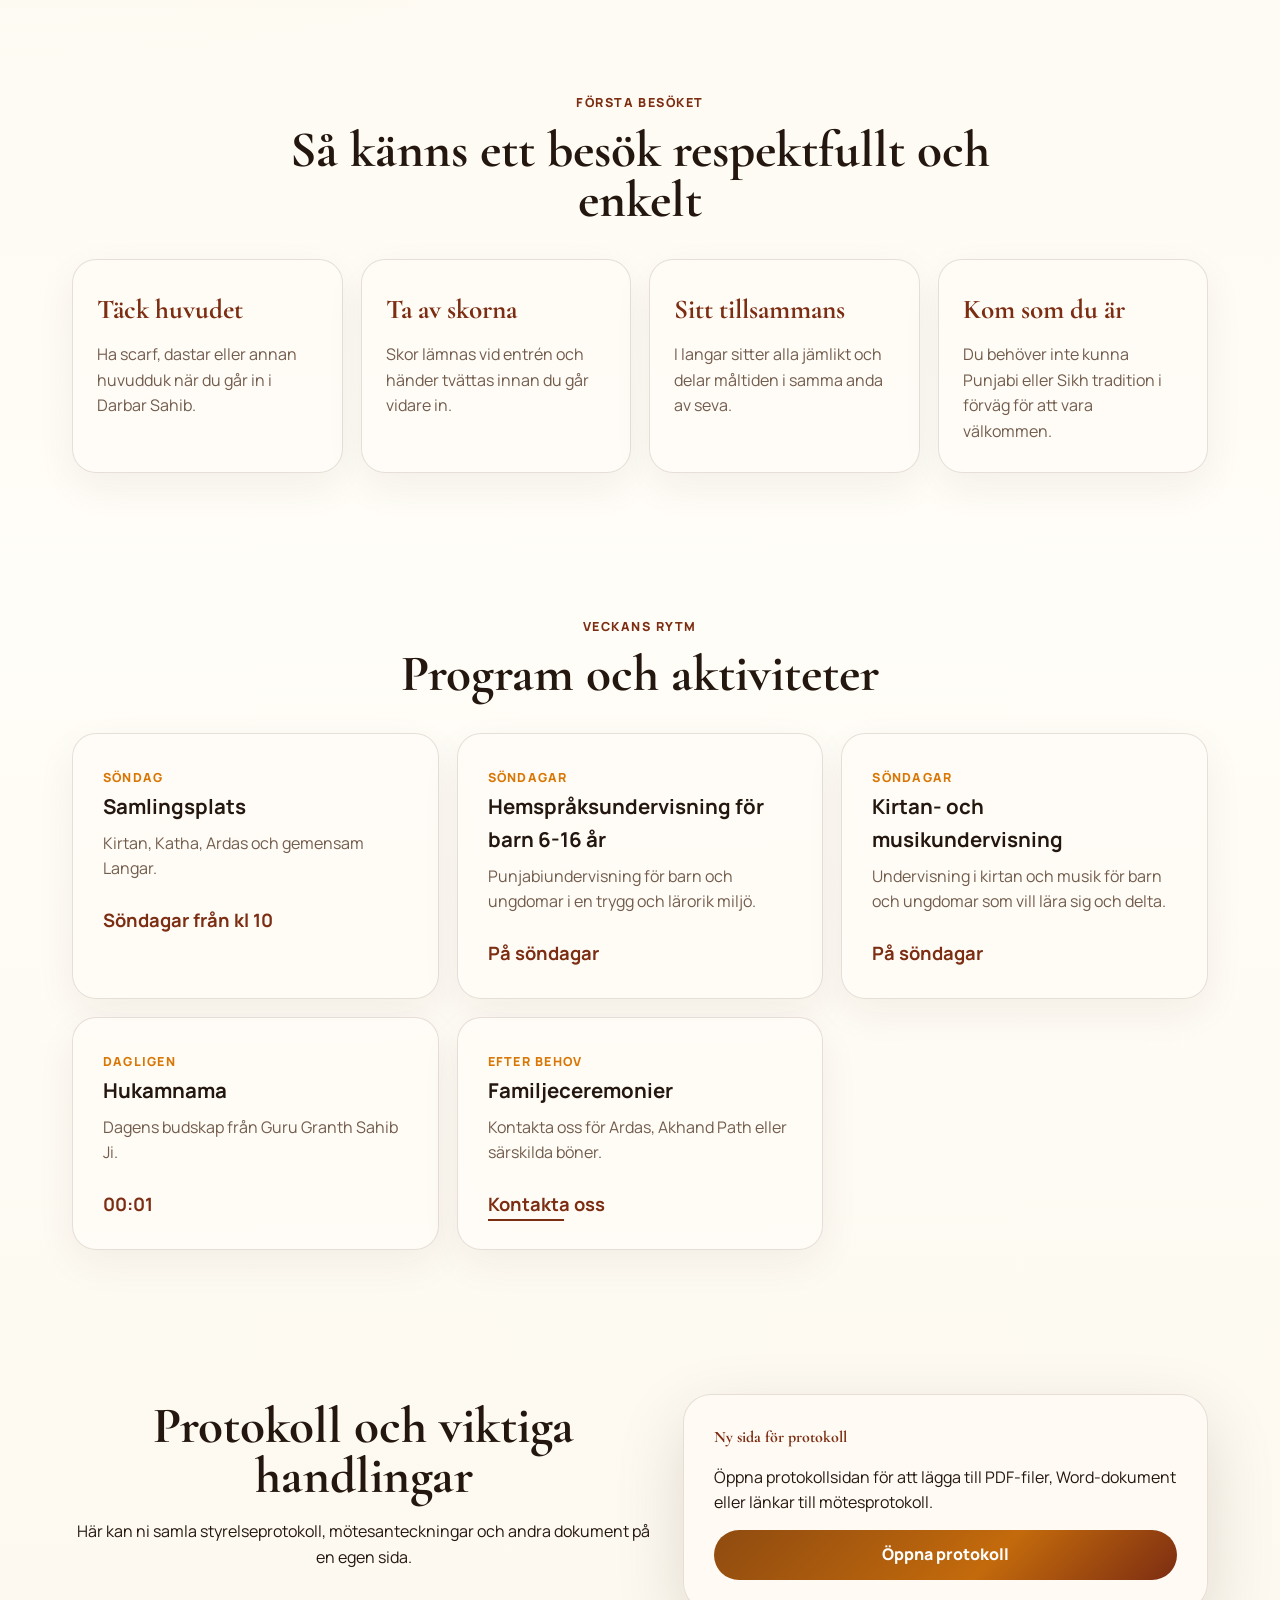
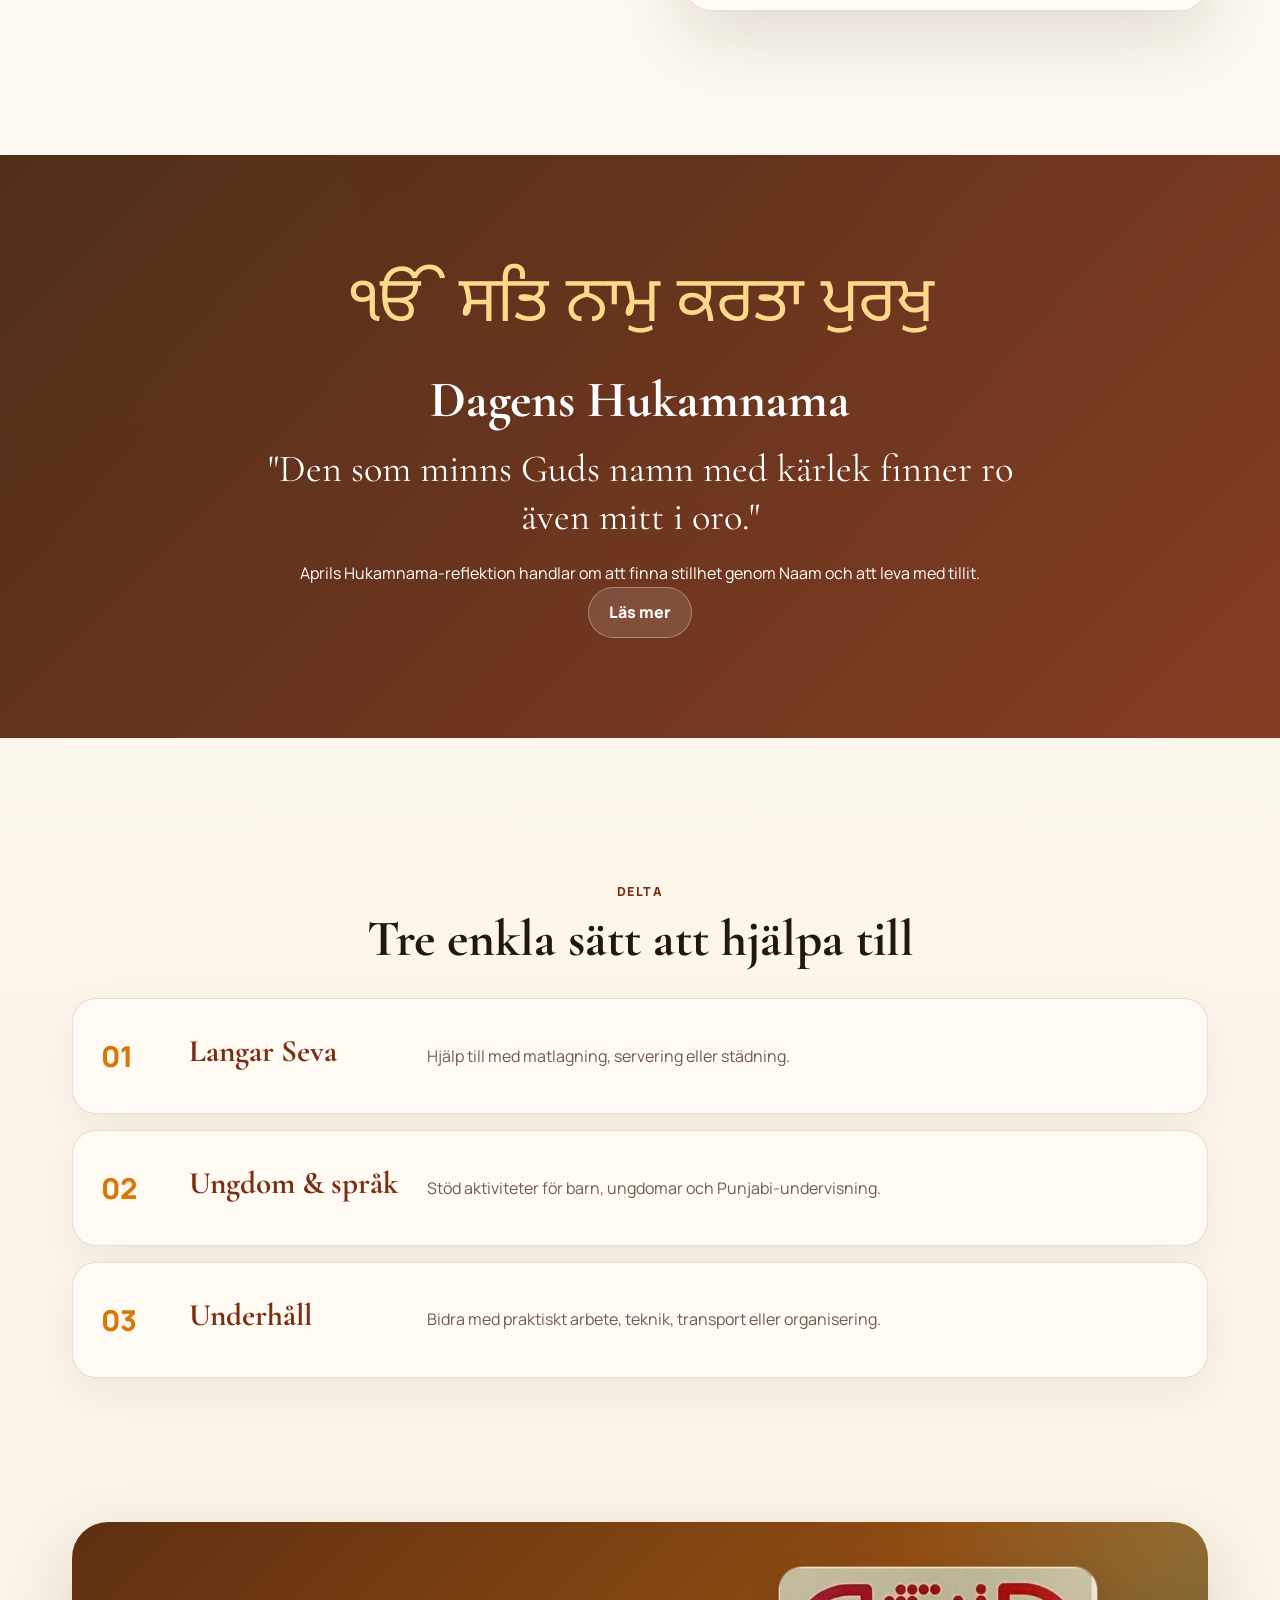
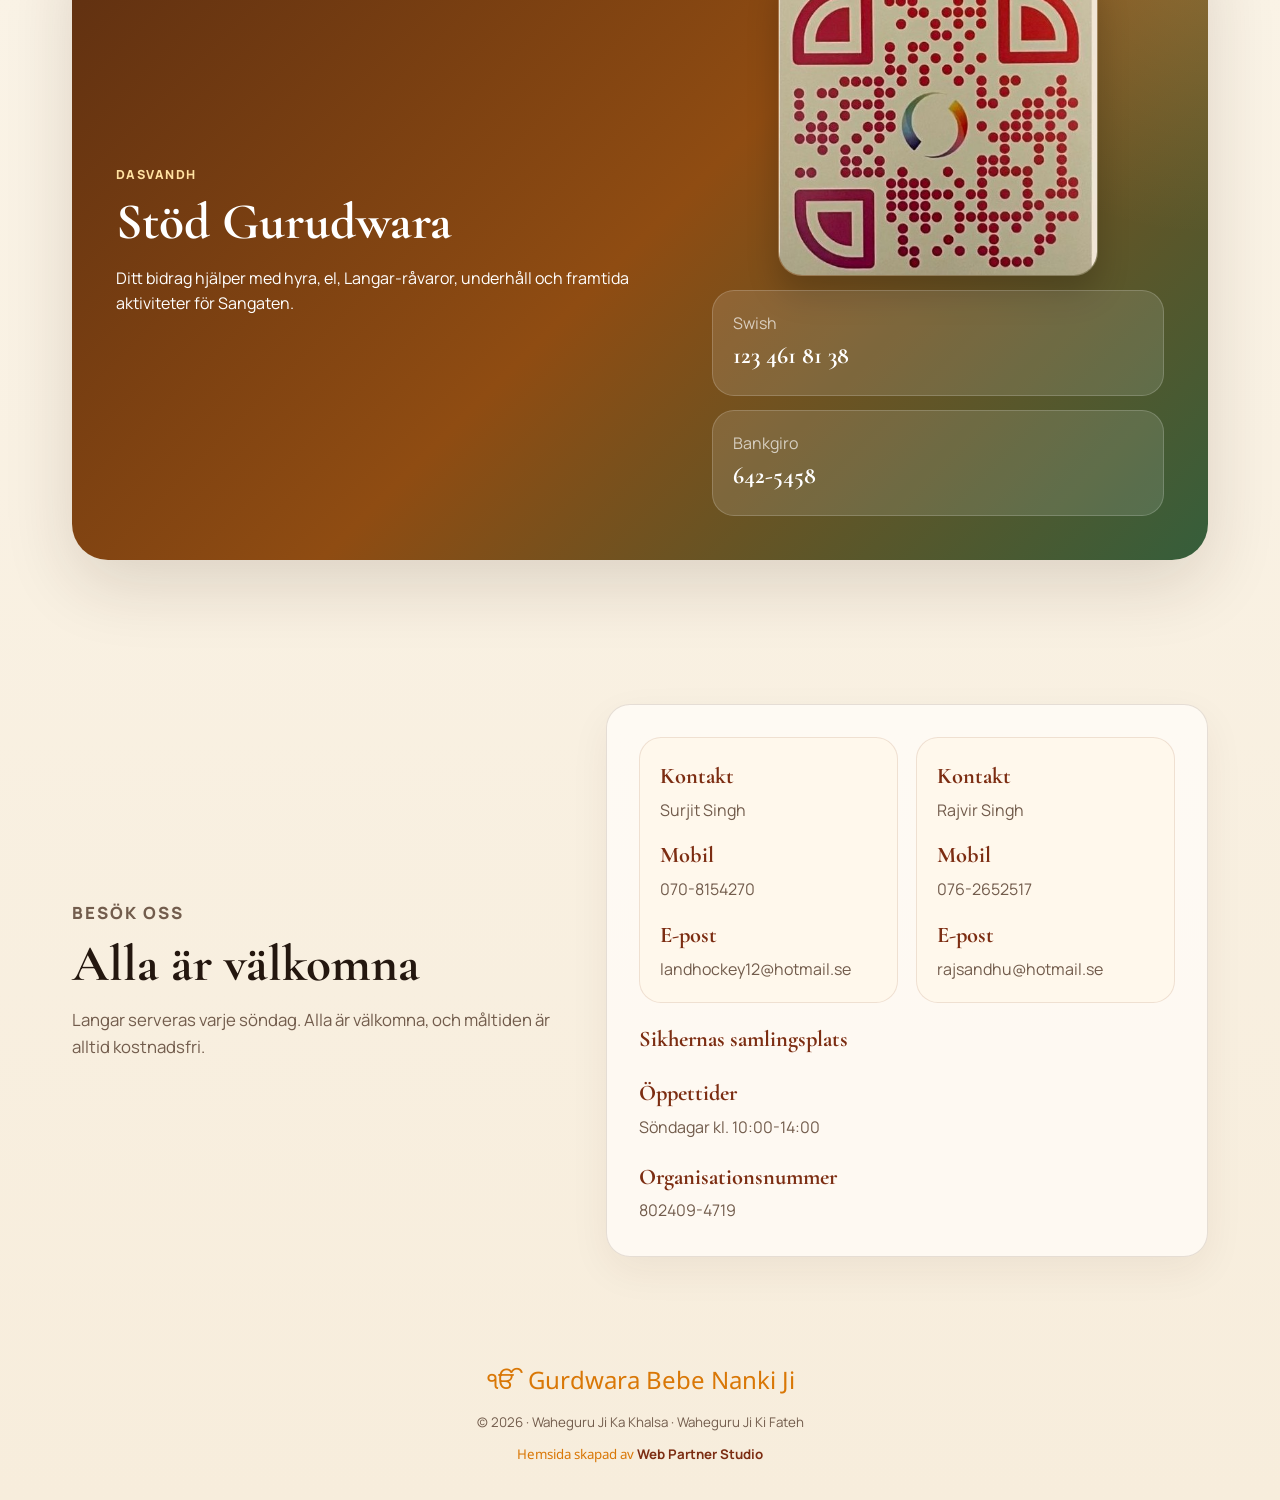
==== commit 1d8d9817: "Update site content and footer credits" ====
--- a/index.html
+++ b/index.html
@@ -74,7 +74,7 @@
     <section class="quick-info">
       <article class="info-pill reveal">
         <span>&#x0A74;</span>
-        <div><strong data-i18n="info_hukamnama_title">Hukamnama</strong><small data-i18n="info_hukamnama_text">Dagligen kl. 09:00</small></div>
+        <div><strong data-i18n="info_hukamnama_title">Hukamnama</strong><small data-i18n="info_hukamnama_text">Ny varje dag kl. 00:01</small></div>
       </article>
       <article class="info-pill reveal">
         <span>&#9749;</span>
@@ -134,8 +134,7 @@
     </section>
 
     <section class="section protocols-preview">
-      <div class="section-heading reveal">x
-        <p class="eyebrow" data-i18n="protocols_preview_eyebrow">Dokument</p>
+      <div class="section-heading reveal">
         <h2>Protokoll och viktiga handlingar</h2>
         <p>Här kan ni samla styrelseprotokoll, mötesanteckningar och andra dokument på en egen sida.</p>
       </div>
@@ -151,7 +150,7 @@
         <p class="gurmukhi" data-i18n="hukamnama_gurmukhi">&#x0A74; &#x0A38;&#x0A24;&#x0A3F; &#x0A28;&#x0A3E;&#x0A2E;&#x0A41; &#x0A15;&#x0A30;&#x0A24;&#x0A3E; &#x0A2A;&#x0A41;&#x0A30;&#x0A16;&#x0A41;</p>
         <h2 data-i18n="hukamnama_title">Dagens Hukamnama</h2>
         <blockquote data-i18n="hukamnama_quote">&quot;L&#229;t hj&#228;rtat vila i tacksamhet, &#246;dmjukhet och modet att tj&#228;na andra.&quot;</blockquote>
-        <p data-i18n="hukamnama_text">Hukamnama uppdateras automatiskt varje m&#229;nad. L&#228;s hela texten och &#246;vers&#228;ttningen p&#229; den externa sidan.</p>
+        <p data-i18n="hukamnama_text">En ny Hukamnama-reflektion visas varje dag kl. 00:01. L&#228;s hela texten och &#246;vers&#228;ttningen p&#229; den externa sidan.</p>
         <a class="btn secondary light" href="https://hs.sgpc.net/" target="_blank" rel="noreferrer" data-i18n="hukamnama_cta">L&#228;s mer</a>
       </div>
     </section>
@@ -211,13 +210,8 @@
 
   <footer class="footer">
     <p><span>&#x0A74;</span> <span data-i18n="footer_brand">Gurdwara Bebe Nanki Ji</span></p>
-    <a class="footer-social" href="https://www.facebook.com/login/?next=https%3A%2F%2Fwww.facebook.com%2F" target="_blank" rel="noreferrer" aria-label="Facebook">
-      <svg viewBox="0 0 24 24" aria-hidden="true">
-        <path d="M13.5 22v-8h2.7l.4-3h-3.1V9.1c0-.9.3-1.6 1.7-1.6h1.5V4.8c-.3 0-1.2-.1-2.3-.1-2.3 0-3.9 1.4-3.9 4V11H8v3h2.6v8h2.9Z" />
-      </svg>
-      <span>Facebook</span>
-    </a>
     <small data-i18n="footer_text">&#169; 2026 &#183; Waheguru Ji Ka Khalsa &#183; Waheguru Ji Ki Fateh</small>
+    <small><span data-i18n="footer_credit_prefix">Hemsida skapad av</span> <a class="footer-credit" href="https://webpartnerstudio.io/" target="_blank" rel="noreferrer" data-i18n="footer_credit_name">Web Partner Studio</a></small>
   </footer>
 
   <button class="back-to-top" aria-label="Till toppen" data-i18n-attr="aria-label:back_to_top">↑</button>
--- a/style.css
+++ b/style.css
@@ -798,6 +798,17 @@
 .footer span {
   color: var(--saffron);
   font-family: "Noto Sans Gurmukhi", sans-serif;
+}
+
+.footer-credit {
+  color: var(--maroon);
+  font-weight: 700;
+  text-decoration: none;
+}
+
+.footer-credit:hover,
+.footer-credit:focus-visible {
+  text-decoration: underline;
 }
 
 .back-to-top {
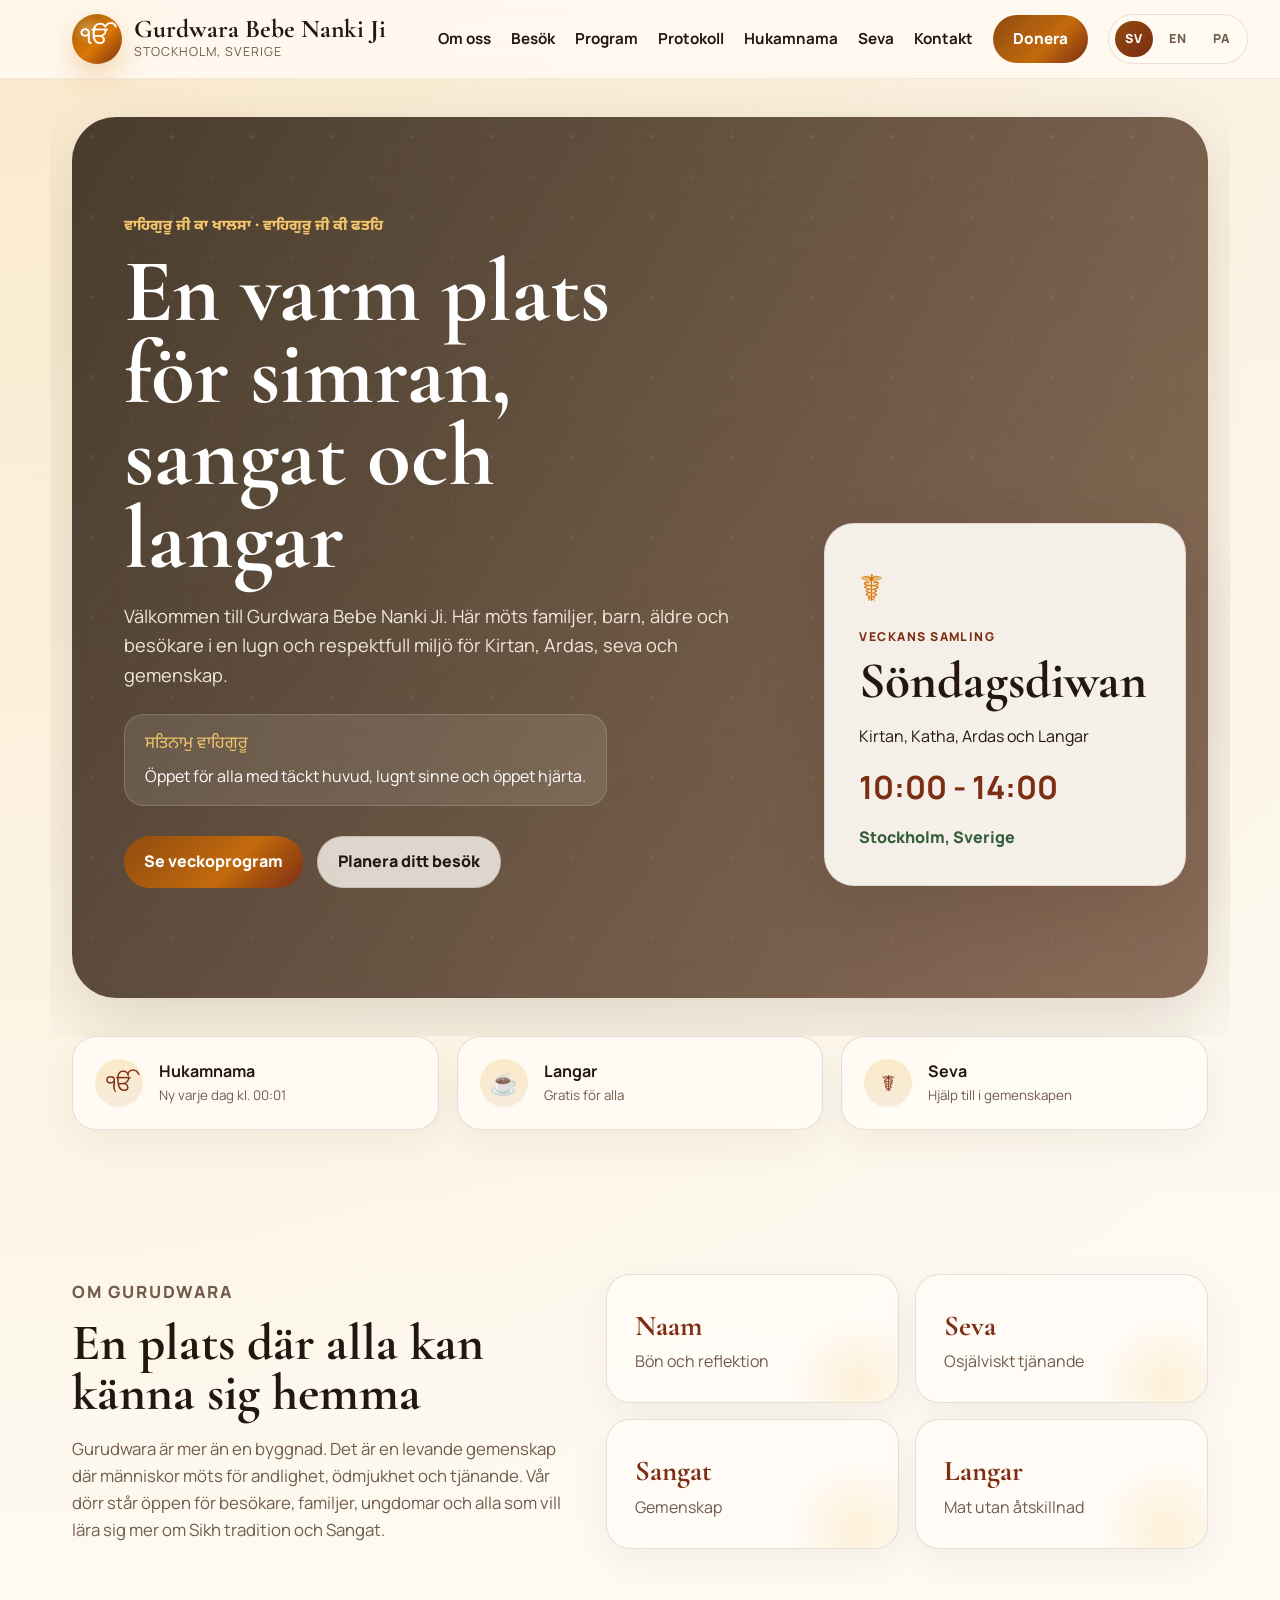
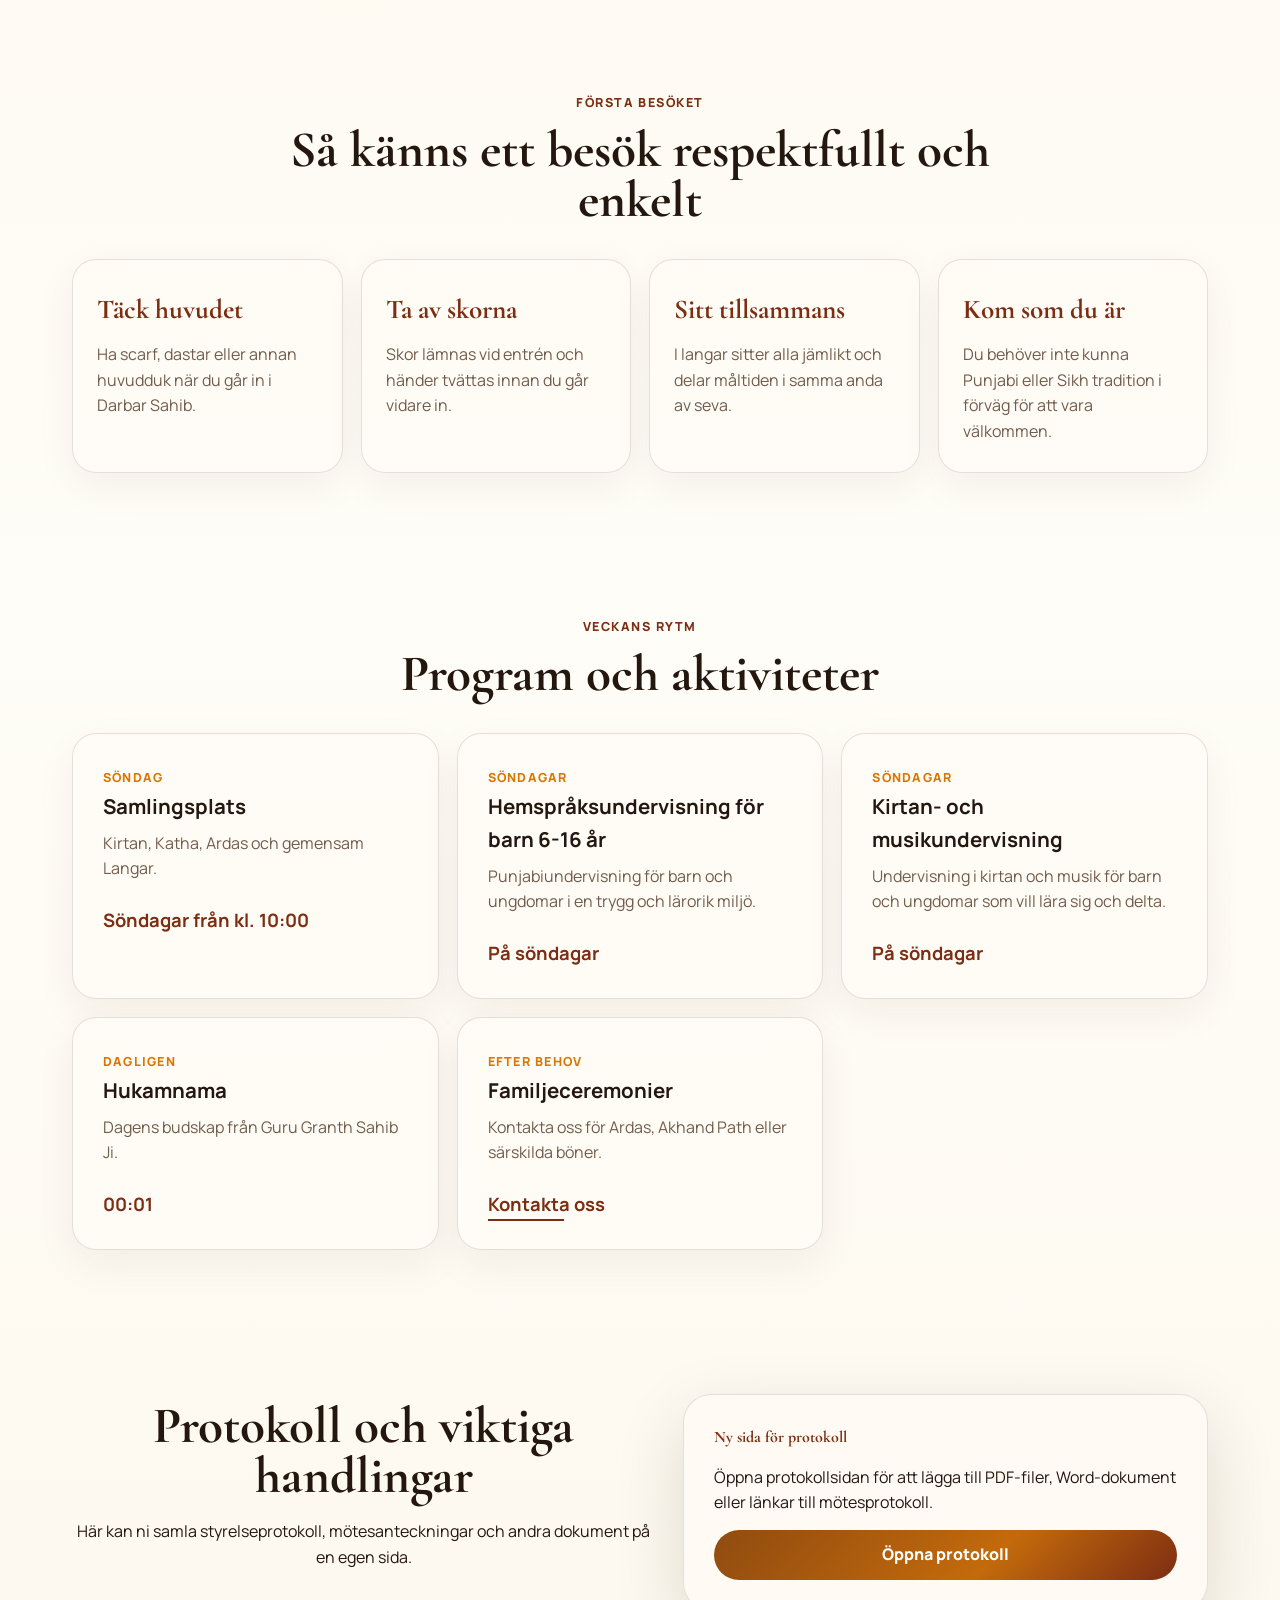
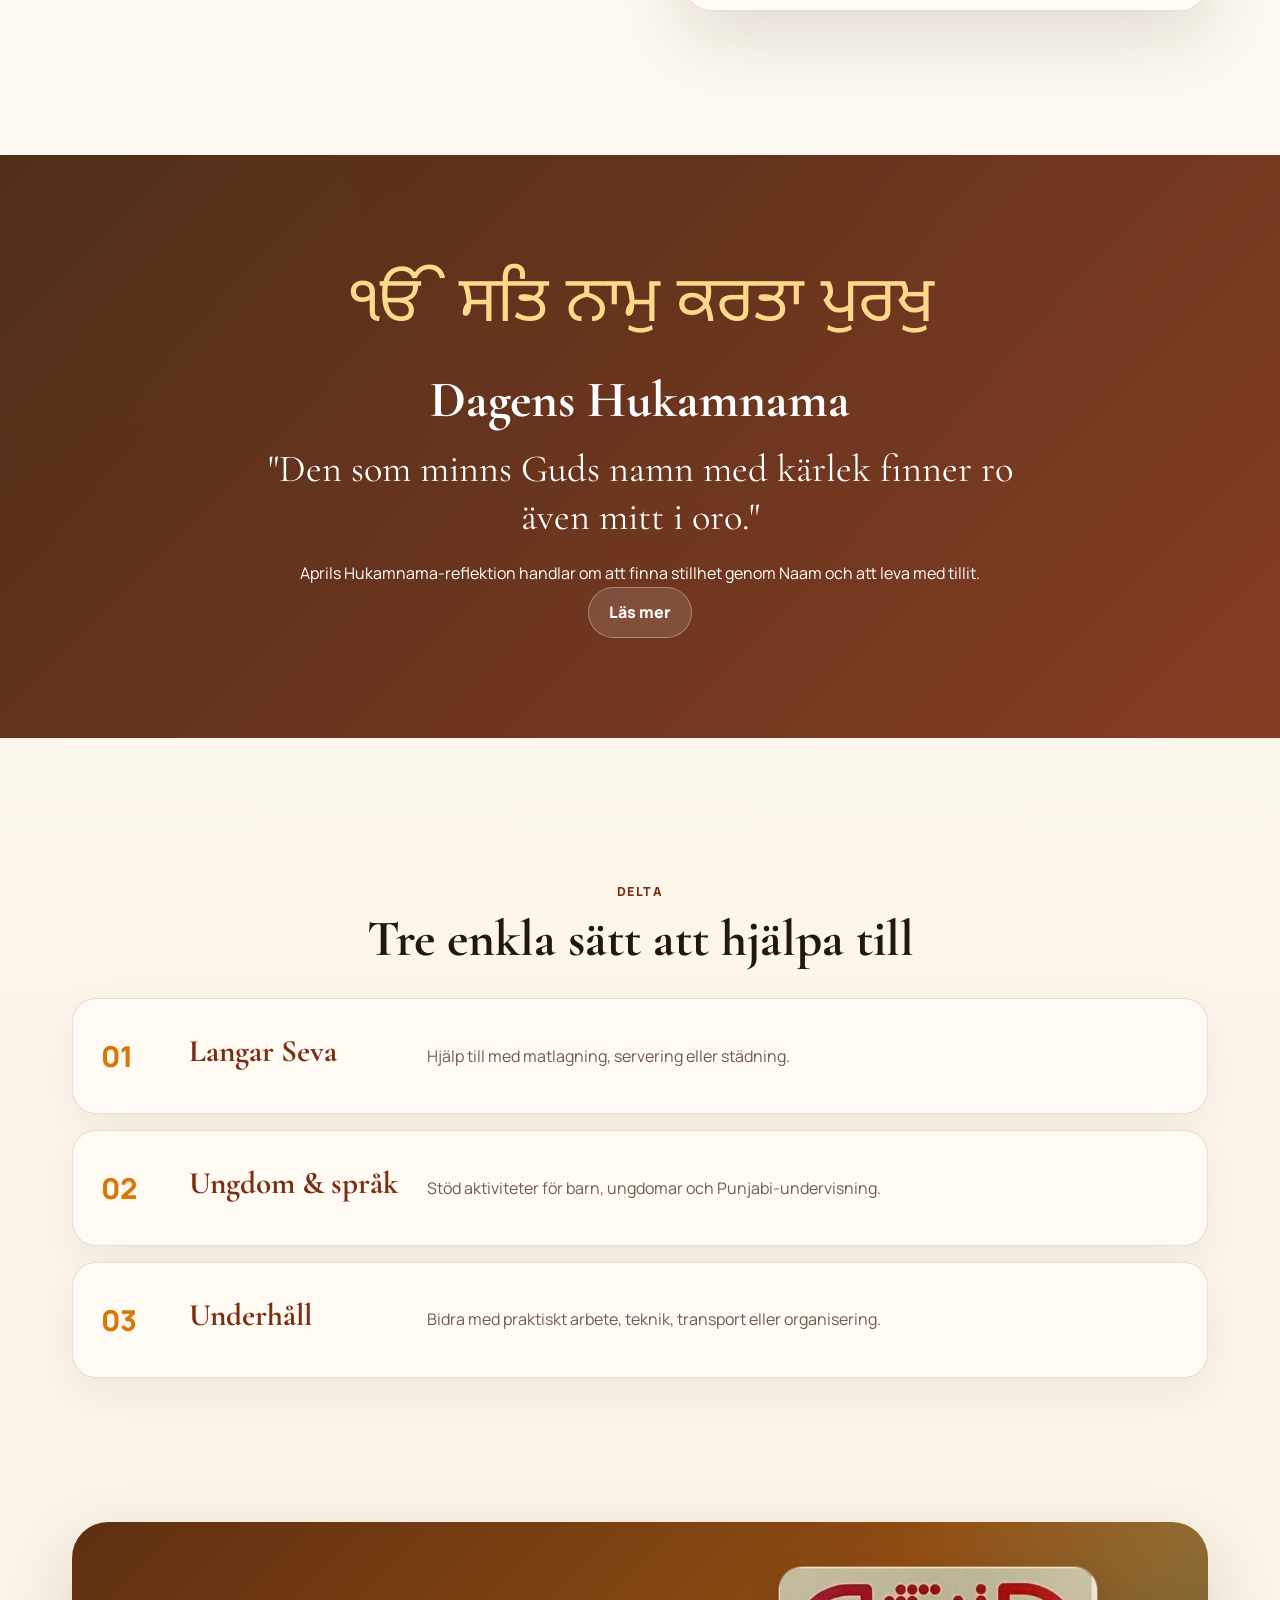
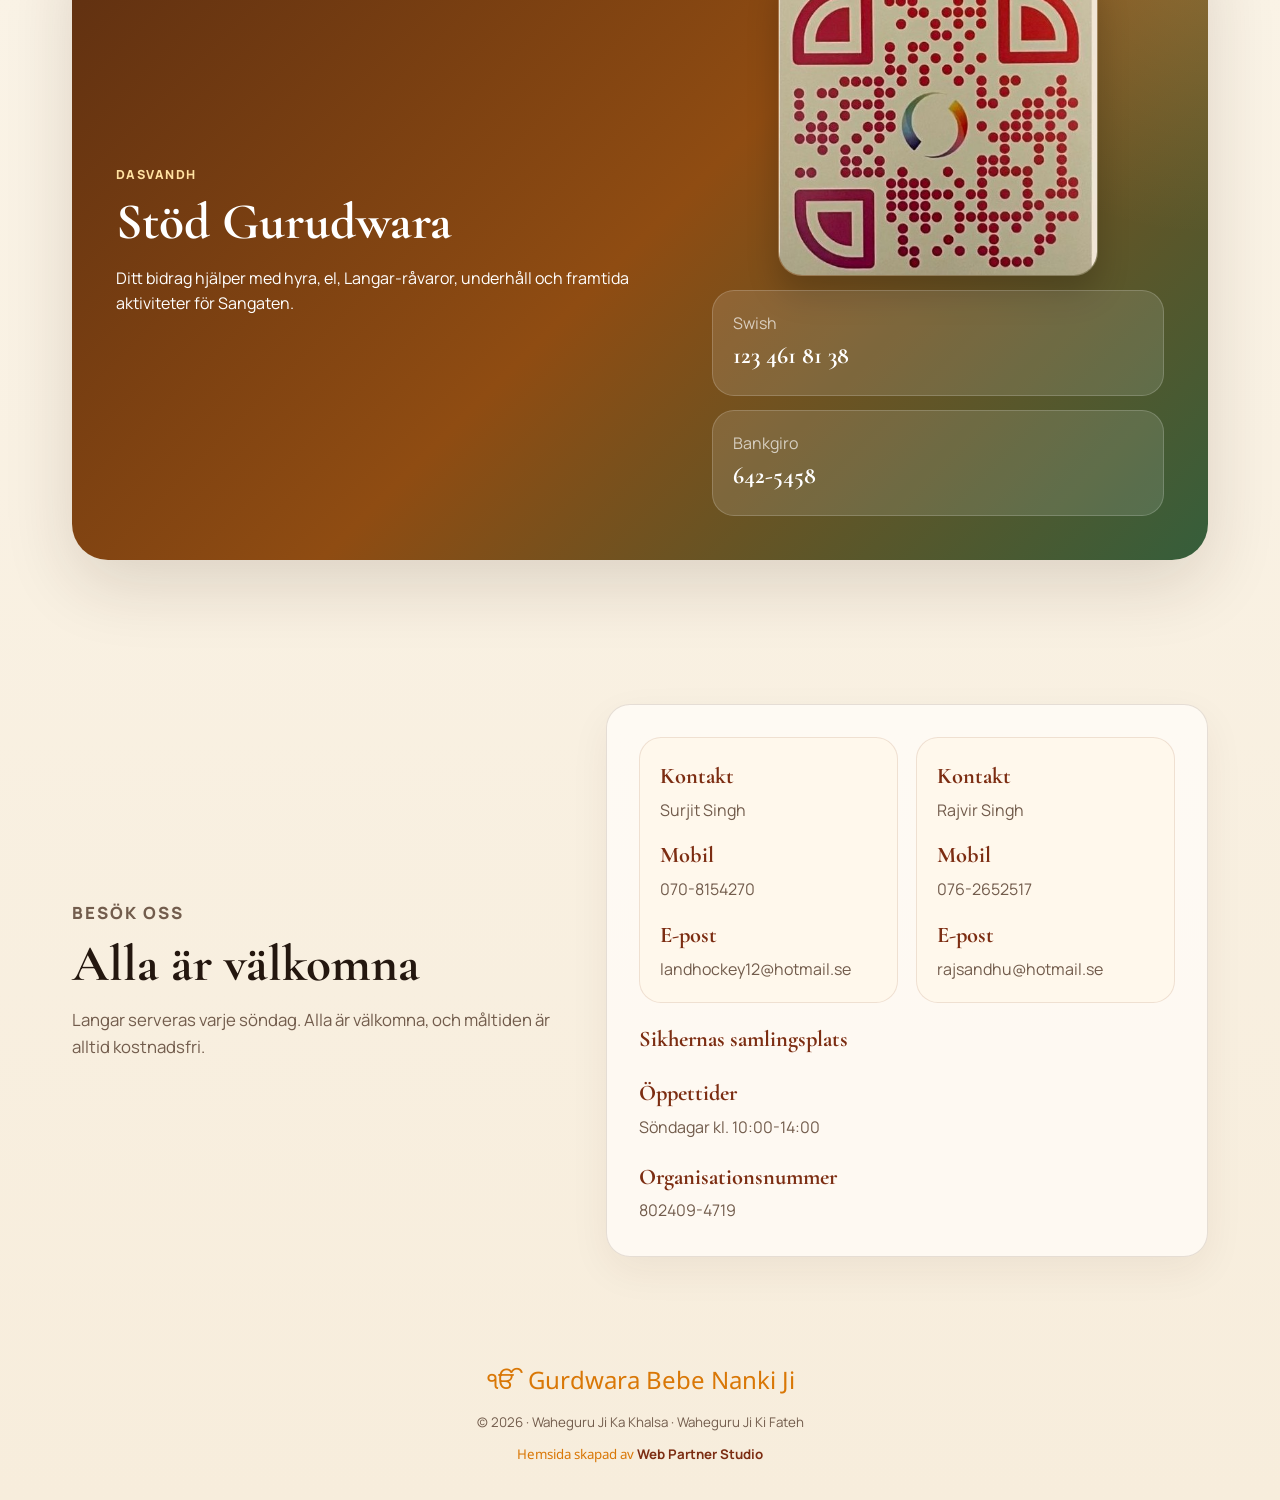
==== commit 60dc15c9: "Add editable admin CMS for programs and protocols" ====
--- a/index.html
+++ b/index.html
@@ -5,6 +5,7 @@
   <meta name="viewport" content="width=device-width, initial-scale=1.0" />
   <title>Gurdwara Bebe Nanki Ji</title>
   <meta name="description" content="Gurdwara Bebe Nanki Ji i Kungs&#228;ngen - en plats f&#246;r b&#246;n, gemenskap, langar och seva." />
+  <link rel="icon" type="image/svg+xml" href="data:image/svg+xml,%3Csvg xmlns='http://www.w3.org/2000/svg' viewBox='0 0 64 64'%3E%3Crect width='64' height='64' rx='14' fill='%23f4b63d'/%3E%3Ctext x='50%25' y='54%25' text-anchor='middle' dominant-baseline='middle' font-size='34' fill='%23511d0f'%3E%E0%A9%B4%3C/text%3E%3C/svg%3E" />
   <link rel="preconnect" href="https://fonts.googleapis.com">
   <link rel="preconnect" href="https://fonts.gstatic.com" crossorigin>
   <link href="https://fonts.googleapis.com/css2?family=Cormorant+Garamond:wght@500;600;700&family=Manrope:wght@400;500;600;700;800&family=Noto+Sans+Gurmukhi:wght@500;700&display=swap" rel="stylesheet">
@@ -135,13 +136,13 @@
 
     <section class="section protocols-preview">
       <div class="section-heading reveal">
-        <h2>Protokoll och viktiga handlingar</h2>
-        <p>Här kan ni samla styrelseprotokoll, mötesanteckningar och andra dokument på en egen sida.</p>
+        <h2 data-i18n="protocols_preview_title">Protokoll och viktiga handlingar</h2>
+        <p data-i18n="protocols_preview_text">Här kan ni samla styrelseprotokoll, mötesanteckningar och andra dokument på en egen sida.</p>
       </div>
       <div class="protocols-preview-card reveal">
-        <strong>Ny sida för protokoll</strong>
-        <p>Öppna protokollsidan för att lägga till PDF-filer, Word-dokument eller länkar till mötesprotokoll.</p>
-        <a class="btn primary" href="protokoll.html">Öppna protokoll</a>
+        <strong data-i18n="protocols_preview_card_title">Ny sida för protokoll</strong>
+        <p data-i18n="protocols_preview_card_text">Öppna protokollsidan för att lägga till PDF-filer, Word-dokument eller länkar till mötesprotokoll.</p>
+        <a class="btn primary" href="protokoll.html" data-i18n="protocols_preview_link">Öppna protokoll</a>
       </div>
     </section>
 
--- a/style.css
+++ b/style.css
@@ -336,6 +336,31 @@
   letter-spacing: 0.12em;
   font-size: 0.76rem;
   font-weight: 800;
+}
+
+.hero-card h2 {
+  margin-top: 10px;
+}
+
+html[lang="pa"] .hero-card .card-label,
+html[lang="pa"] .hero-card h2,
+html[lang="pa"] .hero-card p,
+html[lang="pa"] .hero-card a,
+html[lang="pa"] .hero-card strong {
+  font-family: "Noto Sans Gurmukhi", sans-serif;
+}
+
+html[lang="pa"] .hero-card .card-label {
+  text-transform: none;
+  letter-spacing: 0;
+  line-height: 1.5;
+}
+
+html[lang="pa"] .hero-card h2 {
+  font-size: clamp(1.9rem, 3vw, 2.5rem);
+  line-height: 1.2;
+  margin-top: 14px;
+  margin-bottom: 14px;
 }
 
 .hero-card strong {
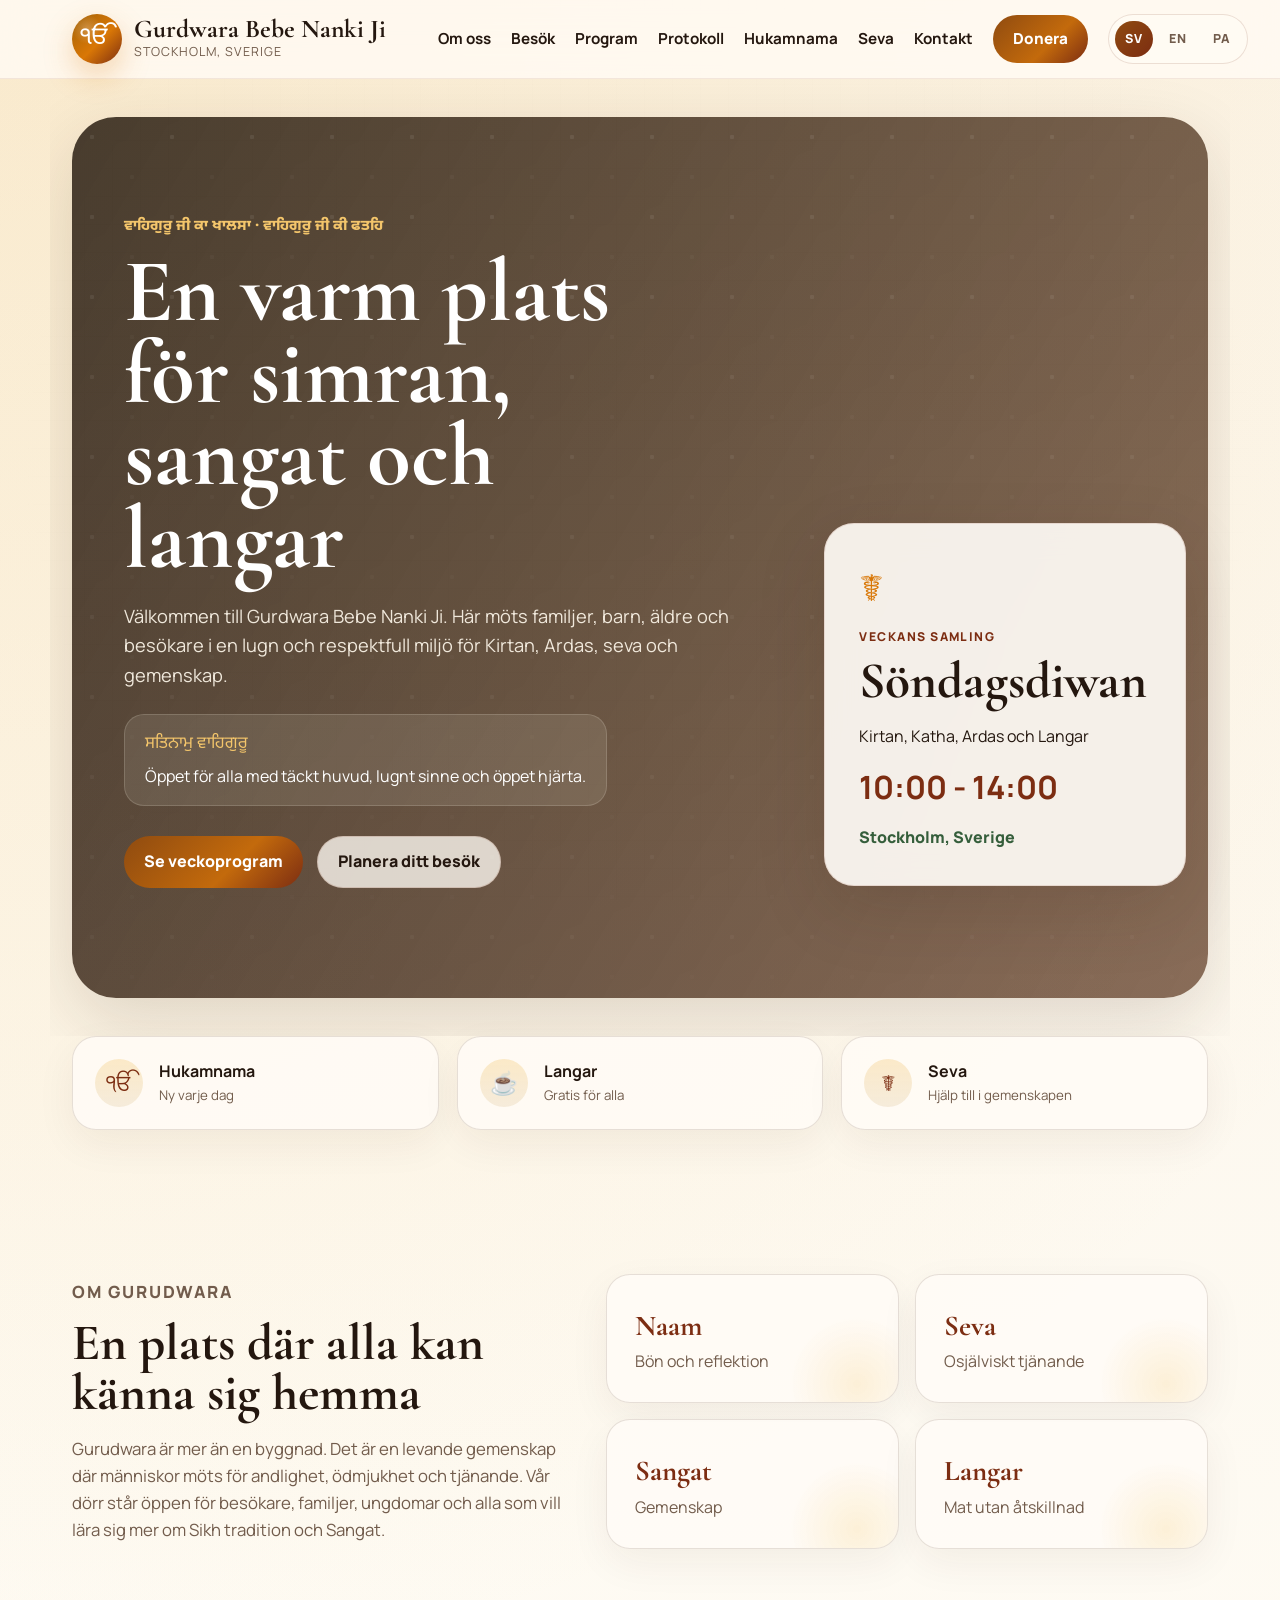
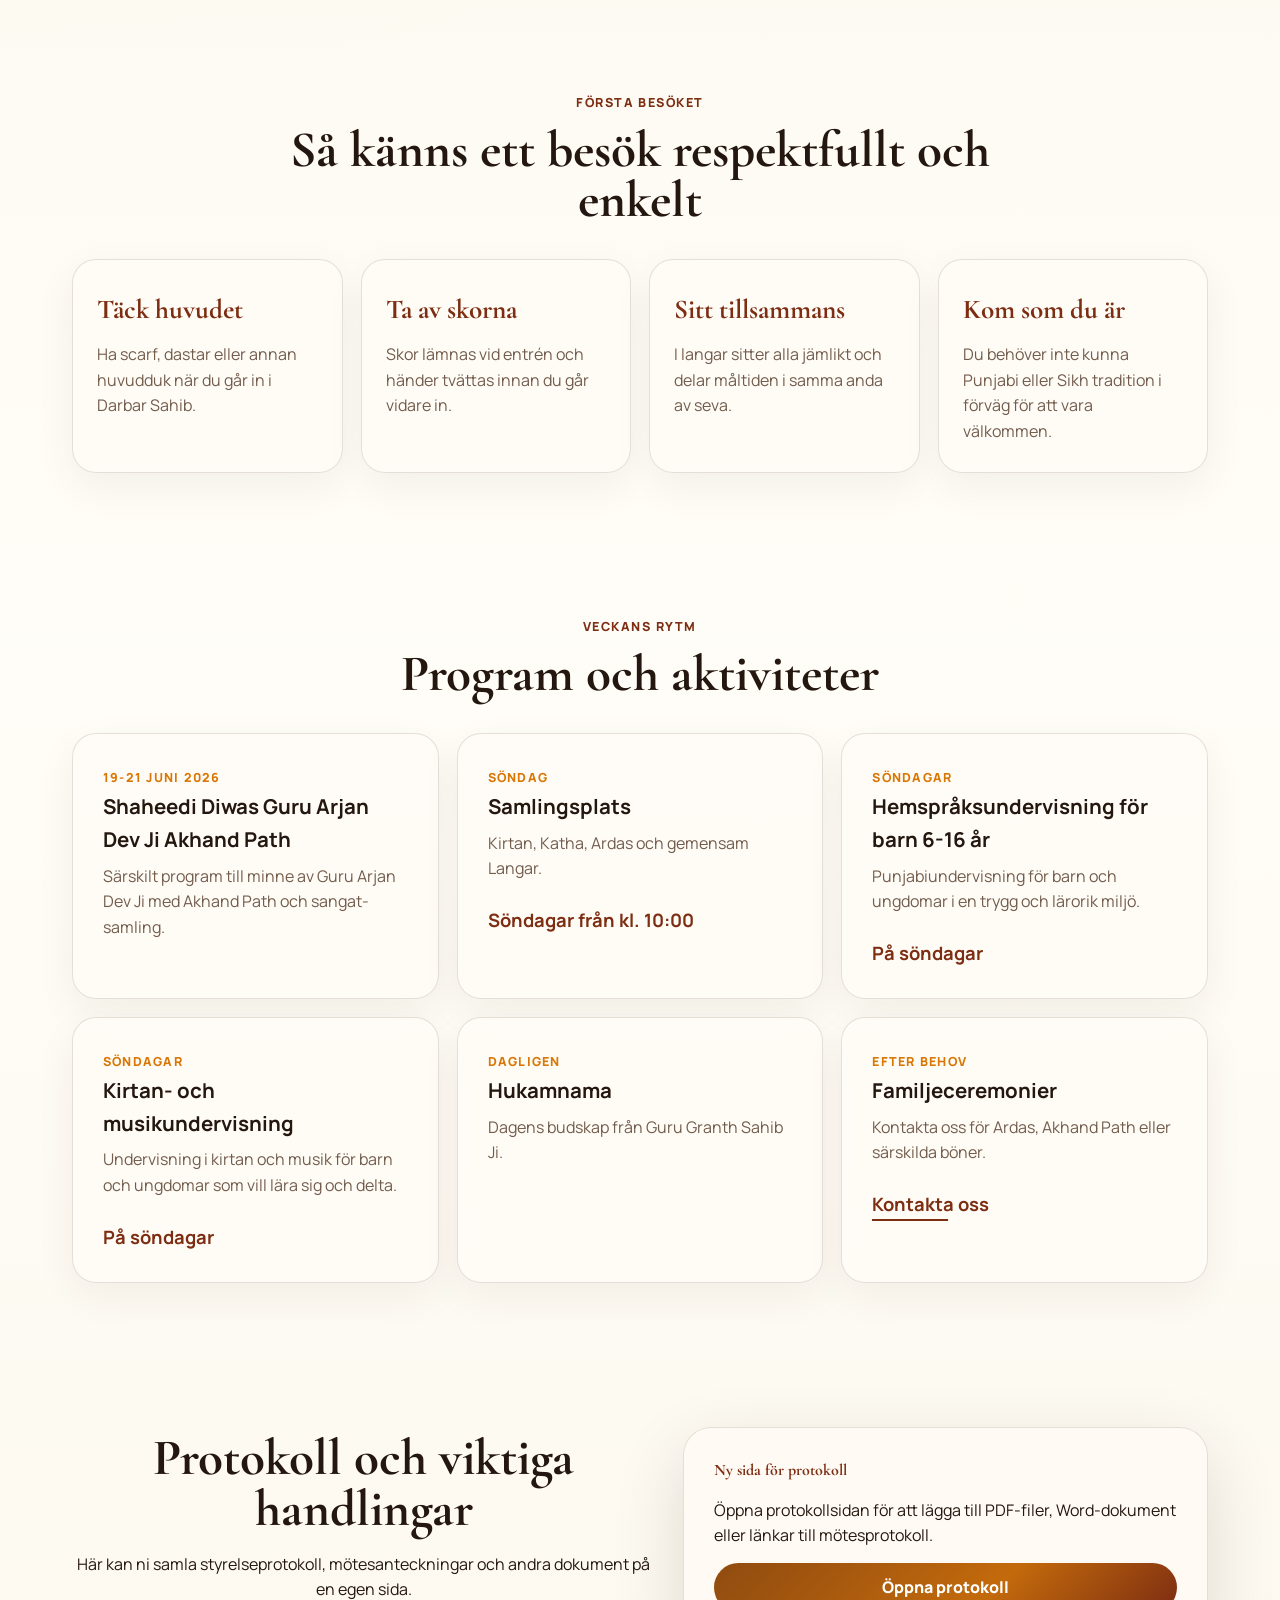
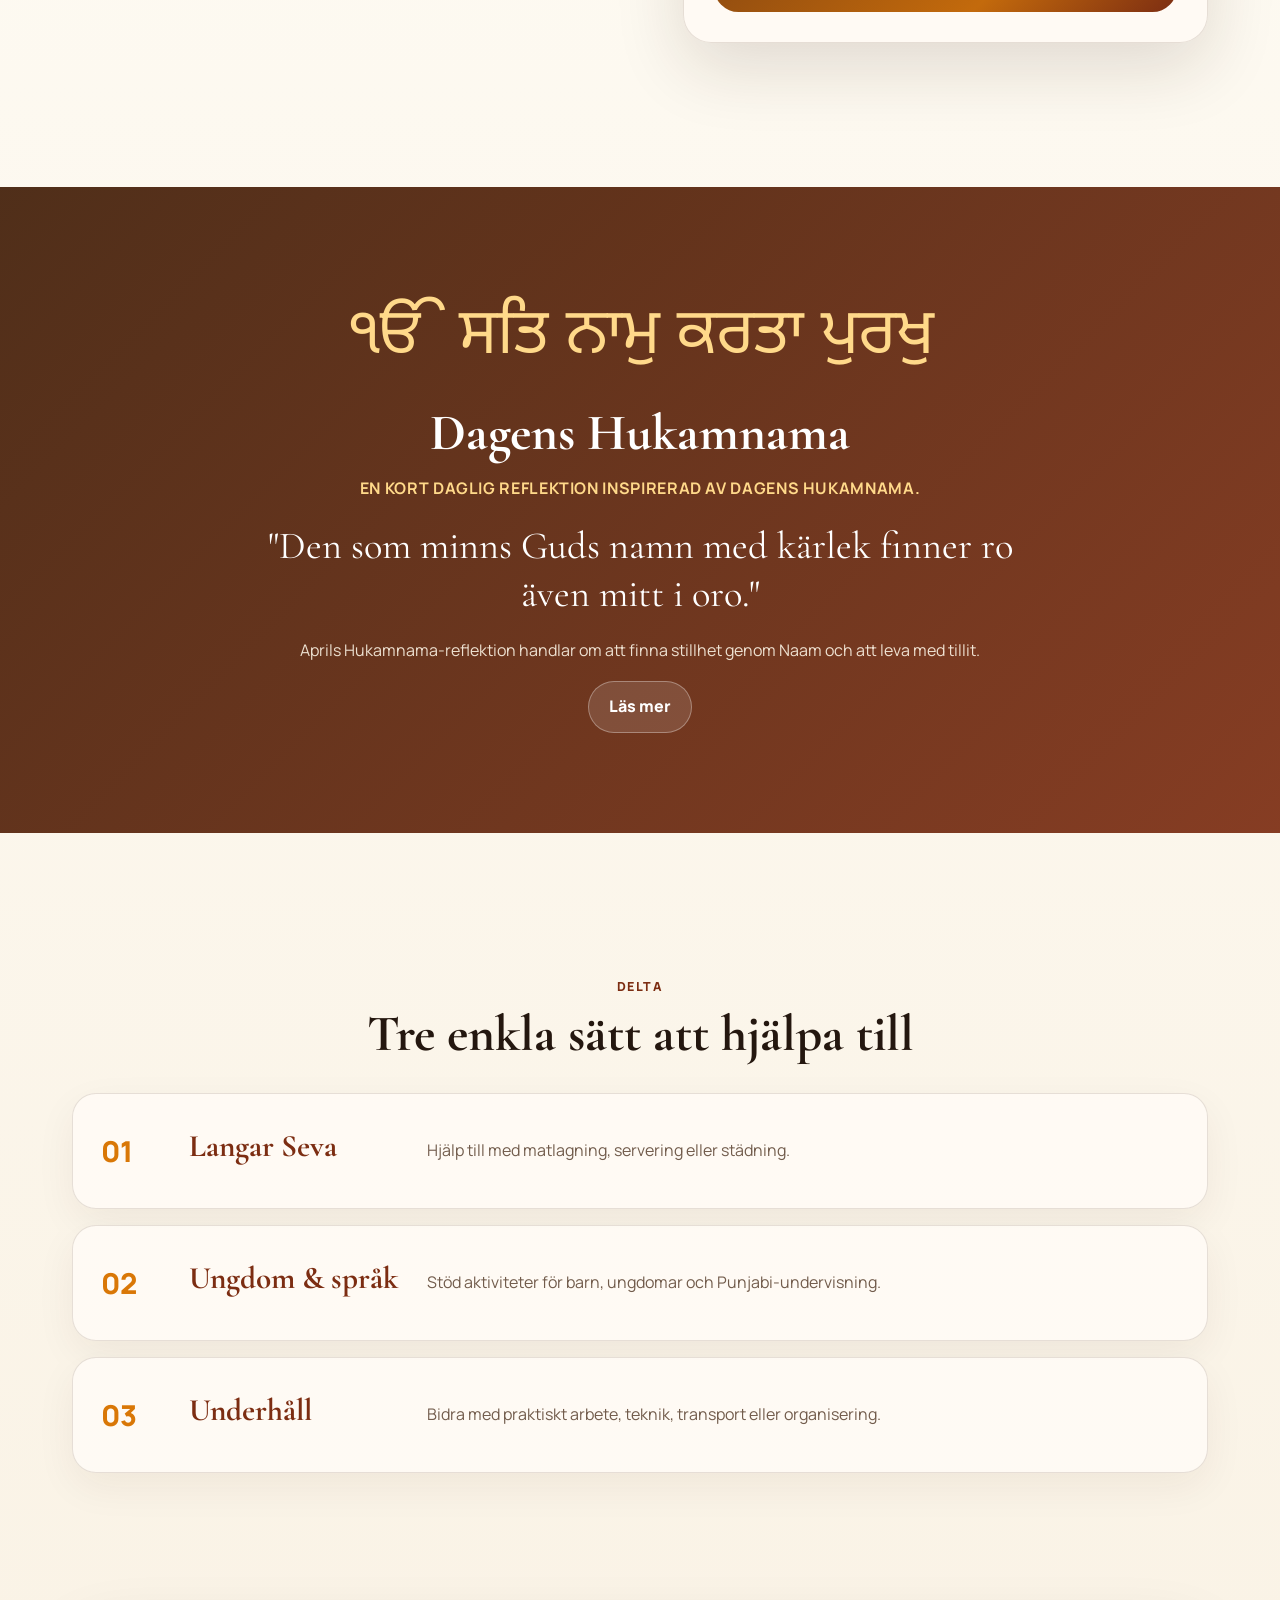
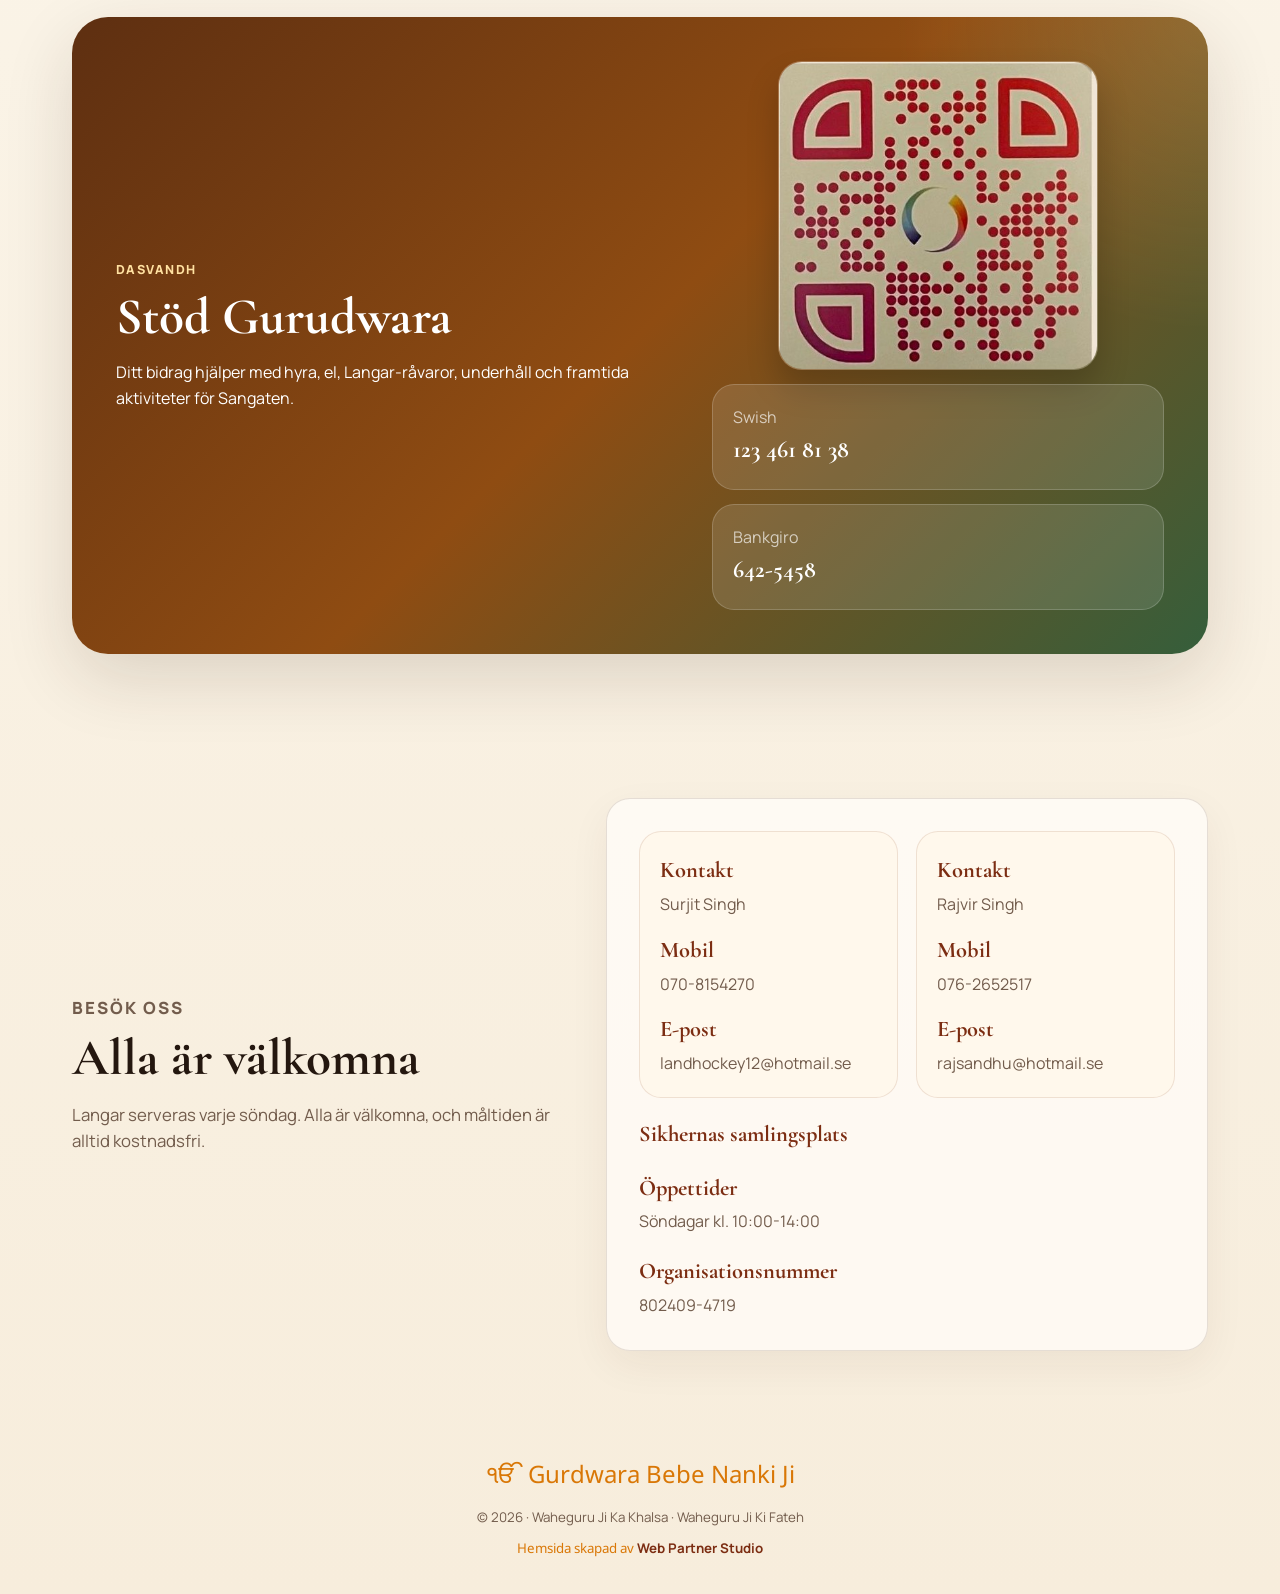
==== commit 5c78b05c: "Update programs, protocols, and daily hukamnama section" ====
--- a/index.html
+++ b/index.html
@@ -75,7 +75,7 @@
     <section class="quick-info">
       <article class="info-pill reveal">
         <span>&#x0A74;</span>
-        <div><strong data-i18n="info_hukamnama_title">Hukamnama</strong><small data-i18n="info_hukamnama_text">Ny varje dag kl. 00:01</small></div>
+        <div><strong data-i18n="info_hukamnama_title">Hukamnama</strong><small data-i18n="info_hukamnama_text">Ny varje dag</small></div>
       </article>
       <article class="info-pill reveal">
         <span>&#9749;</span>
@@ -150,8 +150,9 @@
       <div class="hukamnama-inner reveal">
         <p class="gurmukhi" data-i18n="hukamnama_gurmukhi">&#x0A74; &#x0A38;&#x0A24;&#x0A3F; &#x0A28;&#x0A3E;&#x0A2E;&#x0A41; &#x0A15;&#x0A30;&#x0A24;&#x0A3E; &#x0A2A;&#x0A41;&#x0A30;&#x0A16;&#x0A41;</p>
         <h2 data-i18n="hukamnama_title">Dagens Hukamnama</h2>
+        <p class="hukamnama-kicker" data-i18n="hukamnama_kicker">En kort daglig reflektion inspirerad av dagens hukamnama.</p>
         <blockquote data-i18n="hukamnama_quote">&quot;L&#229;t hj&#228;rtat vila i tacksamhet, &#246;dmjukhet och modet att tj&#228;na andra.&quot;</blockquote>
-        <p data-i18n="hukamnama_text">En ny Hukamnama-reflektion visas varje dag kl. 00:01. L&#228;s hela texten och &#246;vers&#228;ttningen p&#229; den externa sidan.</p>
+        <p class="hukamnama-support-text" data-i18n="hukamnama_text">En ny Hukamnama-reflektion visas varje dag. L&#228;s hela texten och &#246;vers&#228;ttningen p&#229; den externa sidan.</p>
         <a class="btn secondary light" href="https://hs.sgpc.net/" target="_blank" rel="noreferrer" data-i18n="hukamnama_cta">L&#228;s mer</a>
       </div>
     </section>
--- a/style.css
+++ b/style.css
@@ -599,6 +599,20 @@
   margin-bottom: 18px;
 }
 
+.hukamnama-kicker,
+.hukamnama-support-text {
+  max-width: 760px;
+  margin: 0 auto 18px;
+  color: rgba(255, 248, 233, 0.88);
+}
+
+.hukamnama-kicker {
+  font-weight: 700;
+  letter-spacing: 0.04em;
+  text-transform: uppercase;
+  color: #ffd98a;
+}
+
 blockquote {
   font-family: "Cormorant Garamond", serif;
   font-size: clamp(1.7rem, 3vw, 2.7rem);
@@ -783,8 +797,6 @@
   }
 }
 
-.full { width: 100%; }
-
 .footer {
   display: flex;
   flex-direction: column;
@@ -798,26 +810,6 @@
 .footer p {
   font-family: "Cormorant Garamond", serif;
   font-size: 1.5rem;
-}
-
-.footer-social {
-  display: inline-flex;
-  align-items: center;
-  gap: 10px;
-  margin: 0;
-  padding: 10px 18px;
-  border-radius: 999px;
-  color: var(--maroon);
-  background: rgba(143, 75, 16, 0.08);
-  border: 1px solid rgba(143, 75, 16, 0.18);
-  text-decoration: none;
-  font-weight: 700;
-}
-
-.footer-social svg {
-  width: 18px;
-  height: 18px;
-  fill: currentColor;
 }
 
 .footer span {
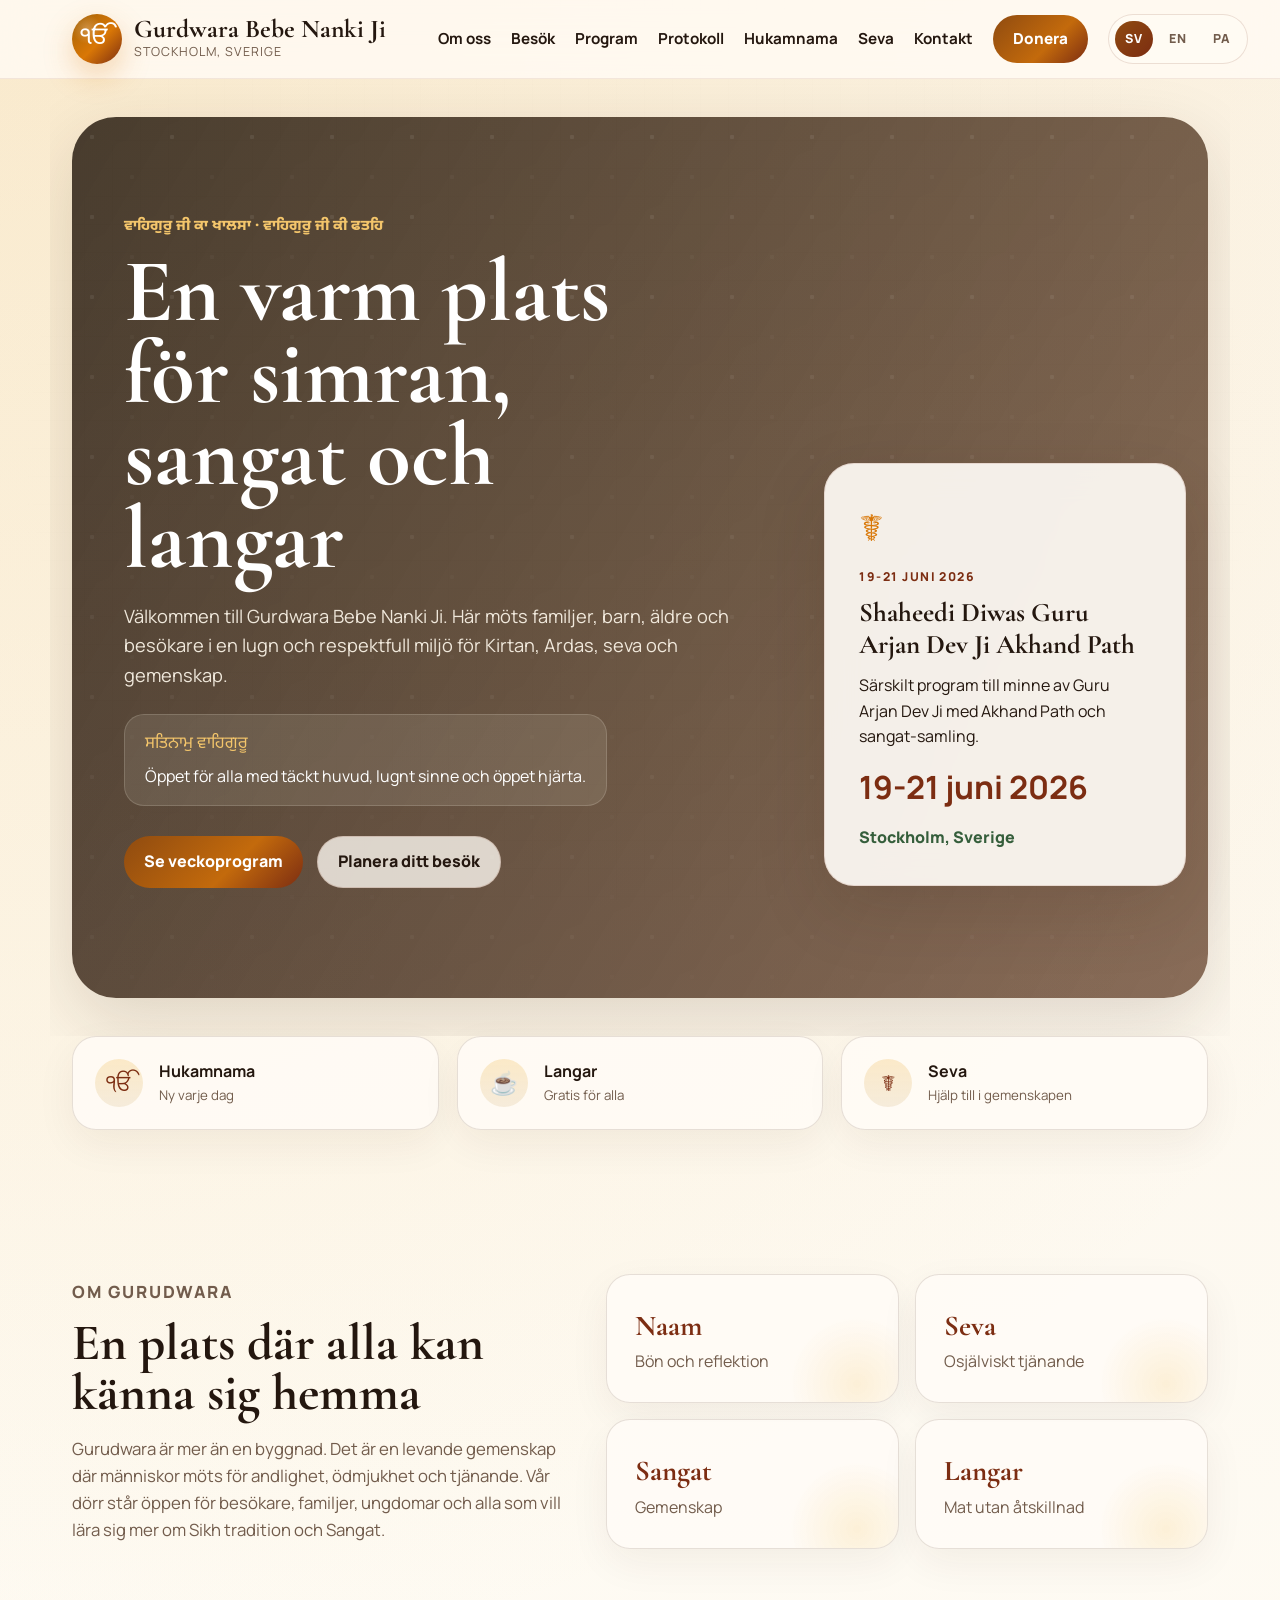
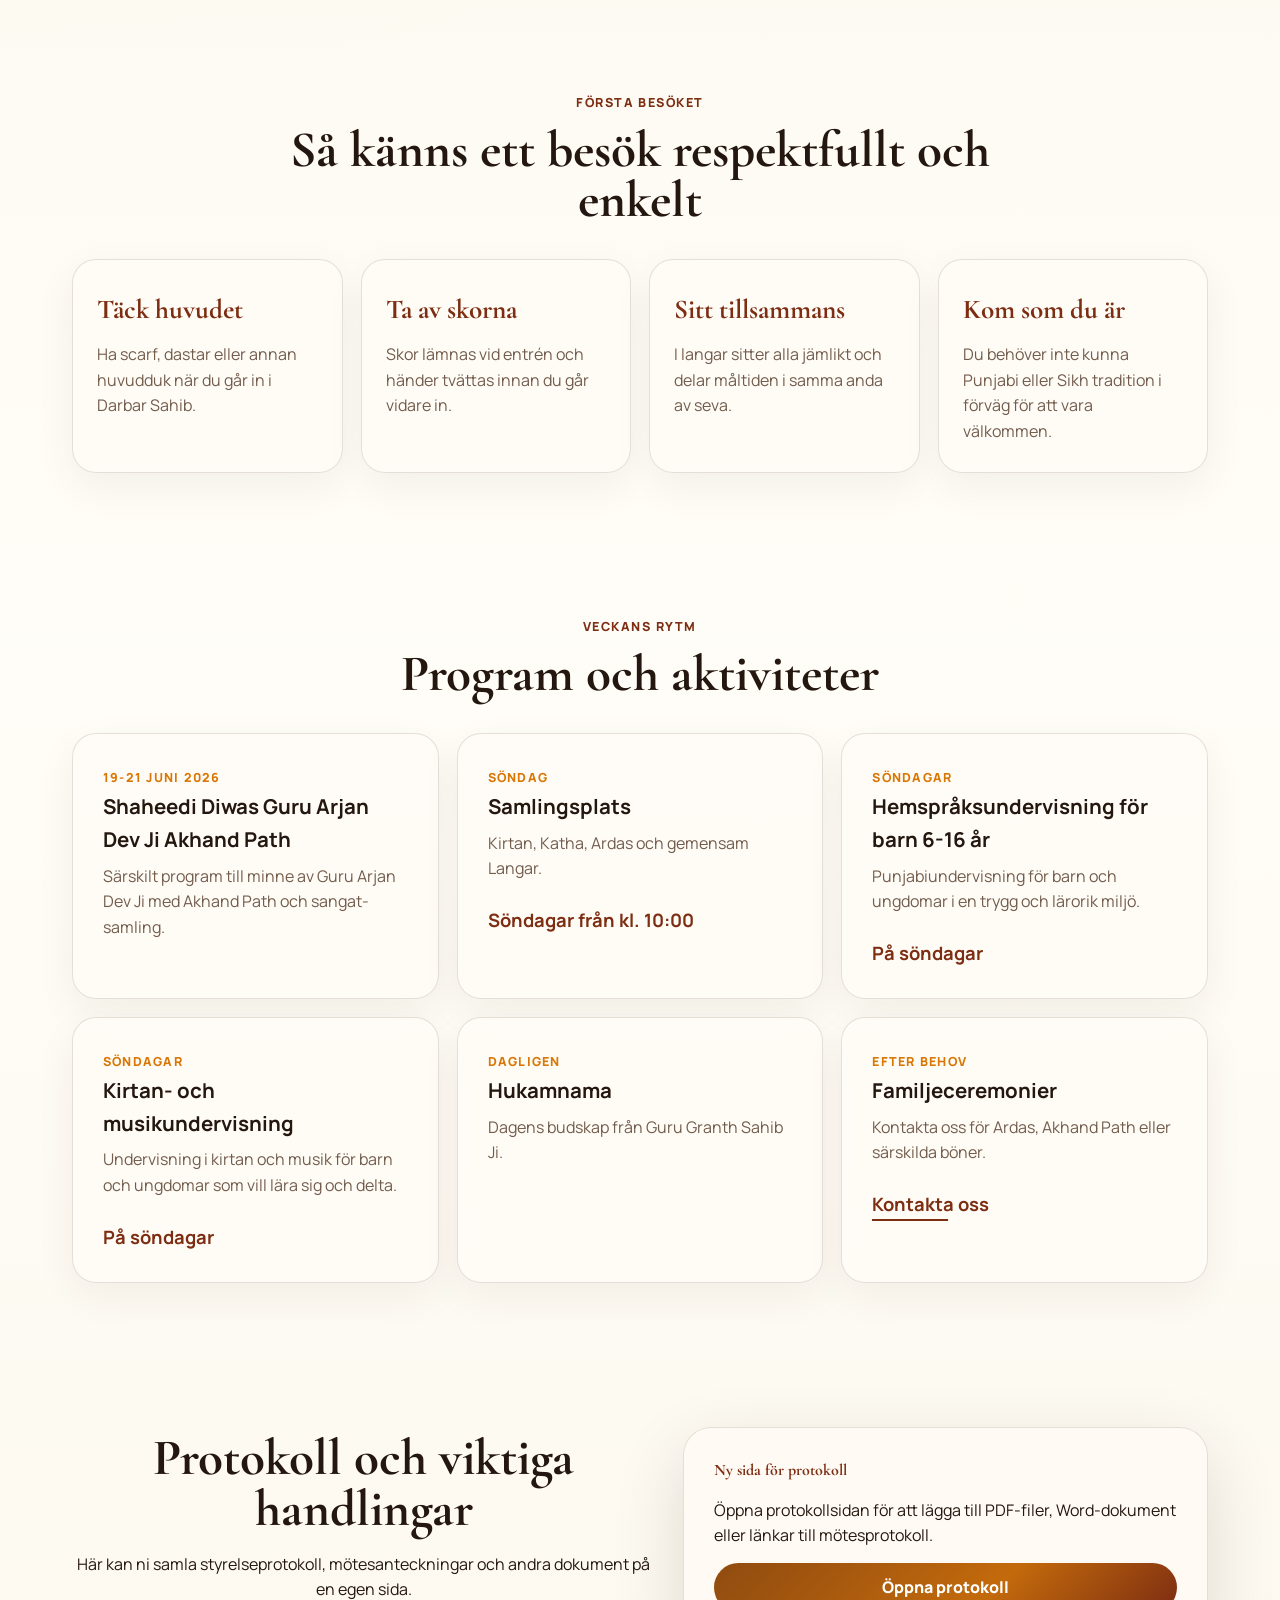
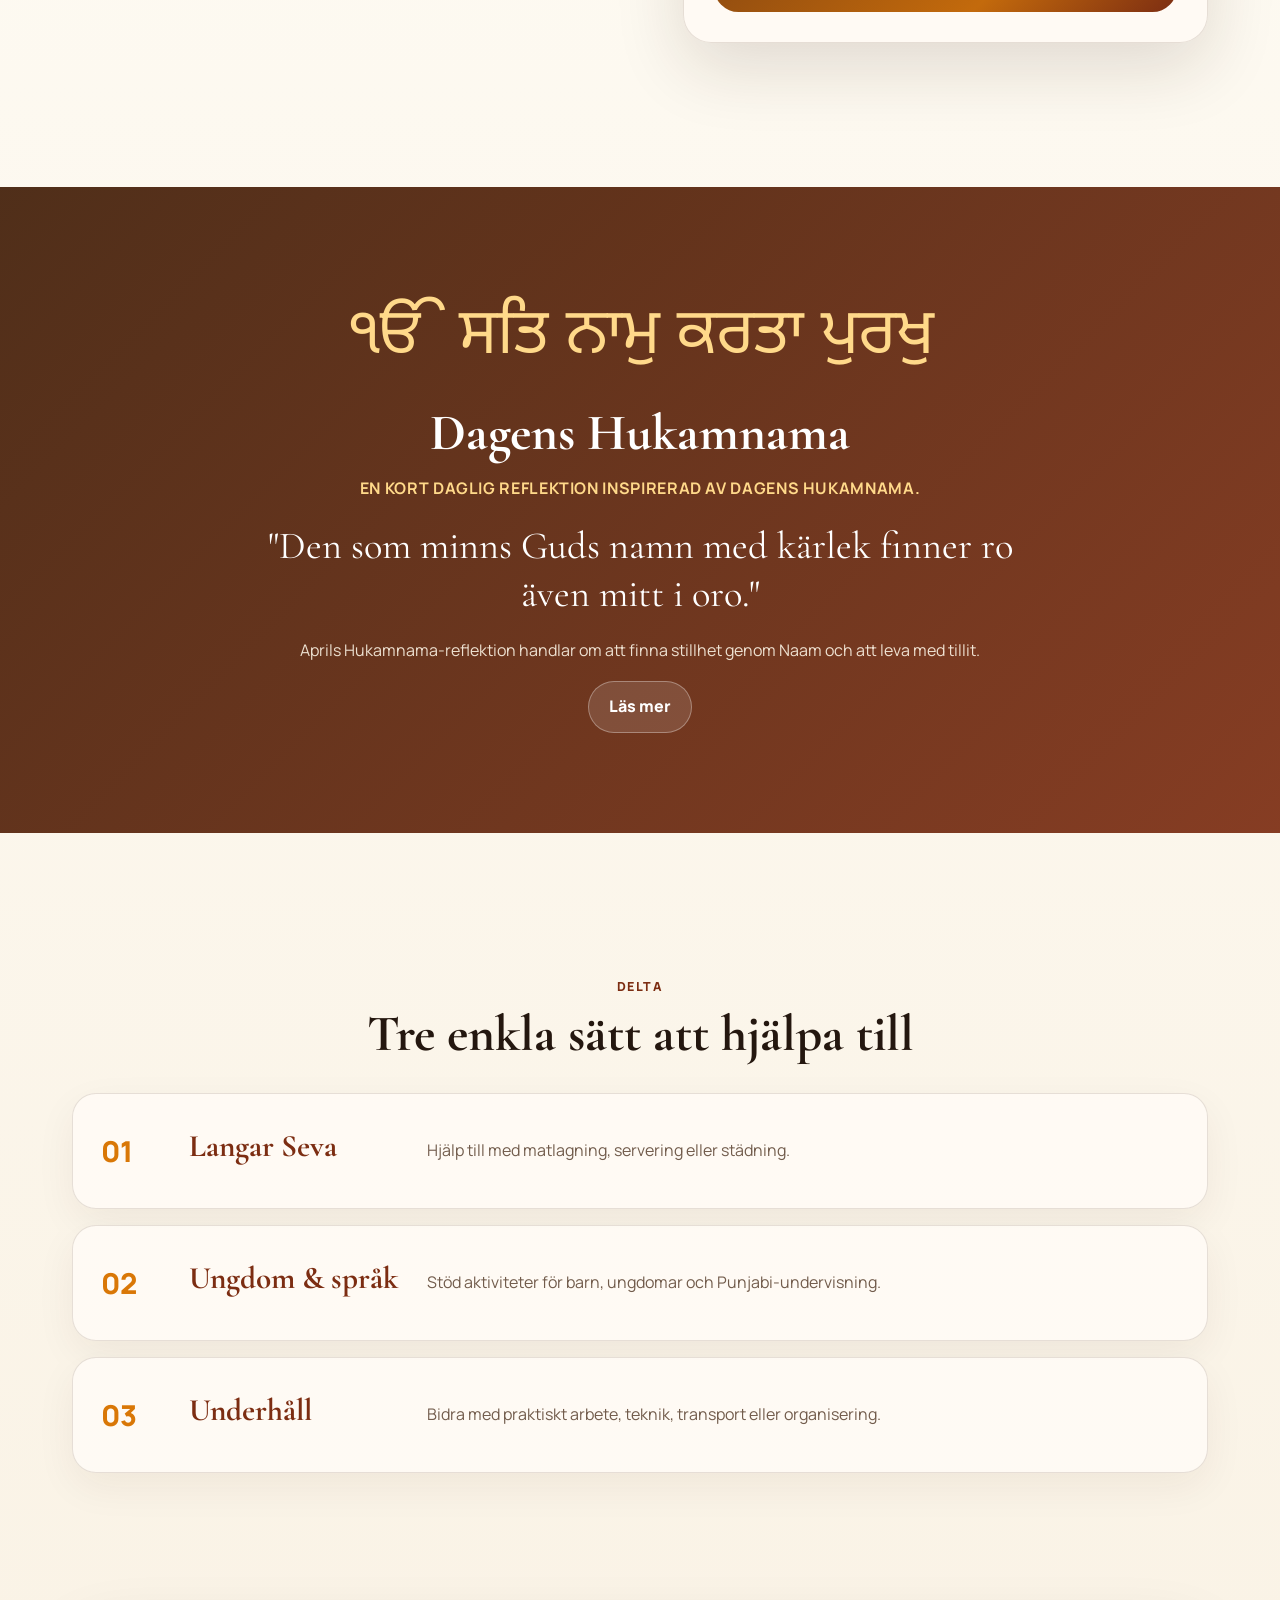
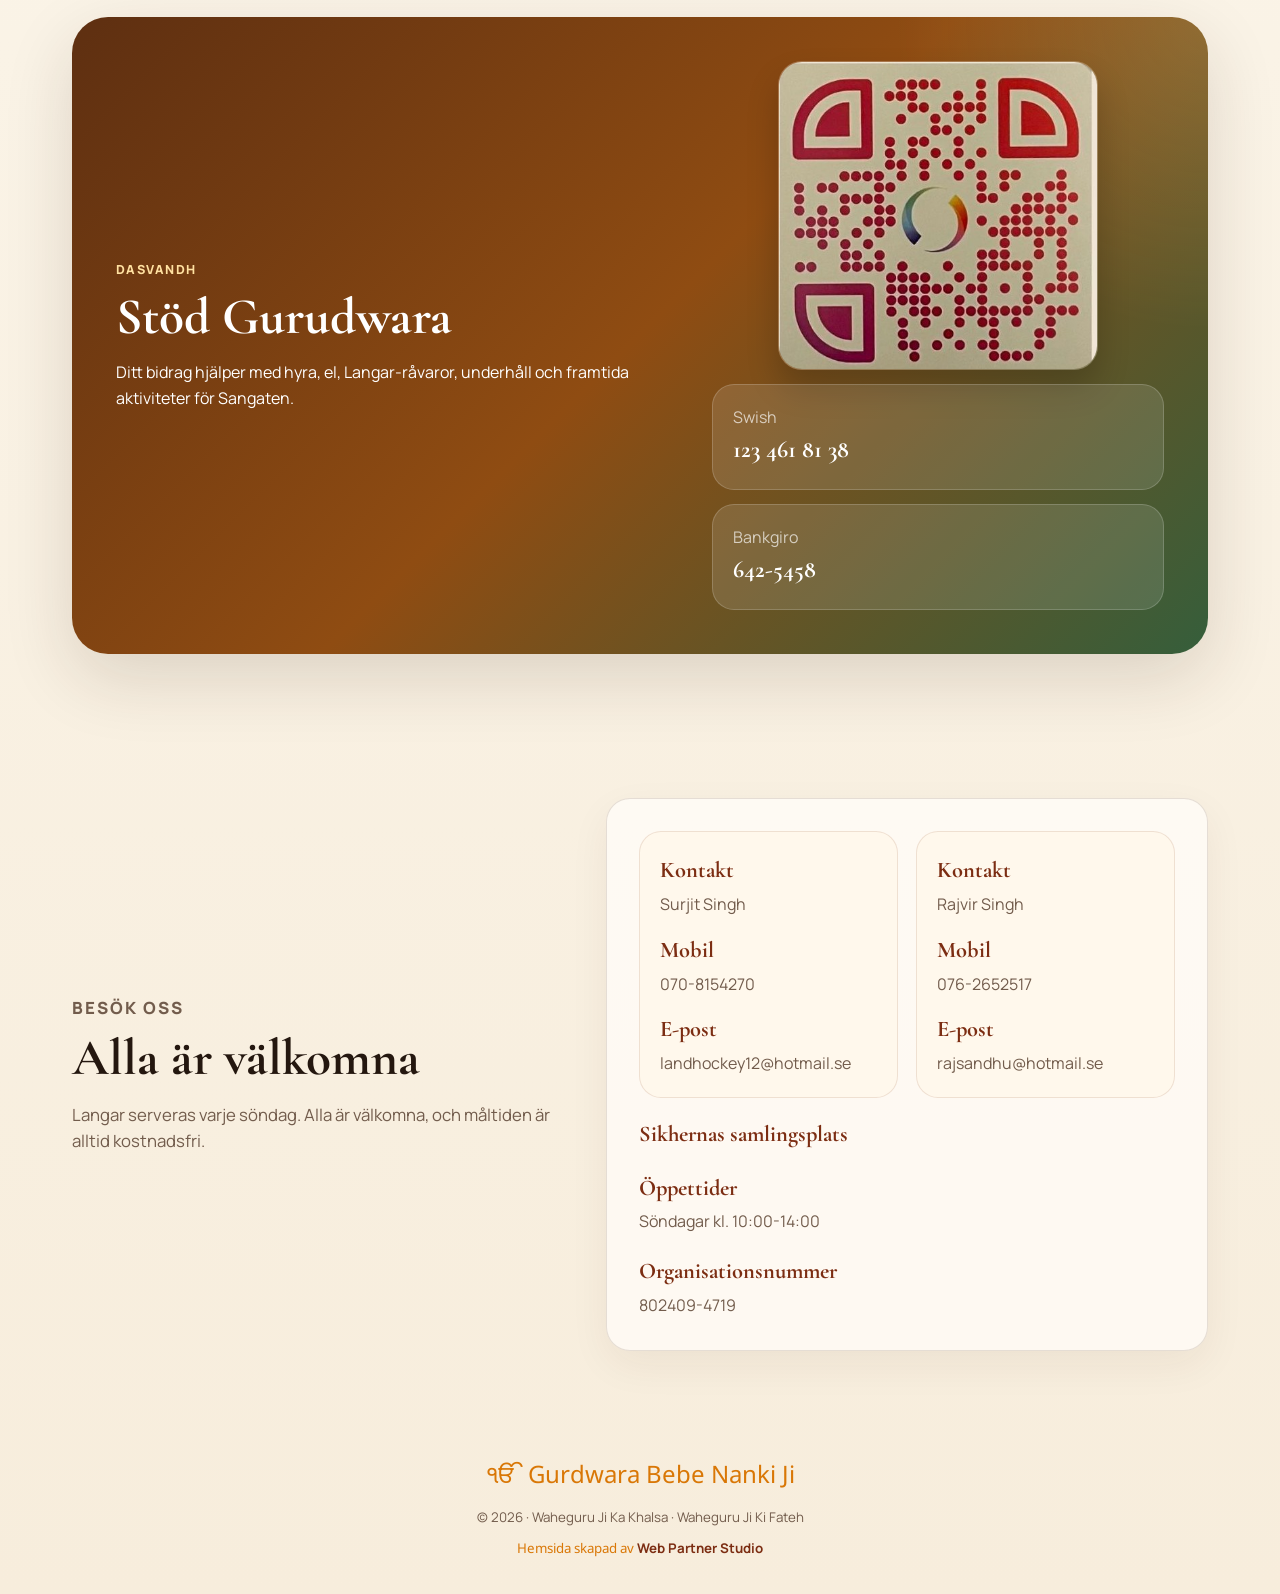
==== commit 69b19dc9: "Add protocol PDFs and update homepage event card" ====
--- a/index.html
+++ b/index.html
@@ -64,10 +64,10 @@
 
       <aside class="hero-card reveal">
         <span class="card-icon">&#9764;</span>
-        <p class="card-label" data-i18n="hero_card_label">Veckans samling</p>
-        <h2 data-i18n="hero_card_title">S&#246;ndagsdiwan</h2>
-        <p data-i18n="hero_card_text">Kirtan, Katha, Ardas och Langar</p>
-        <strong data-i18n="hero_card_time">10:00 - 14:00</strong>
+        <p class="card-label" data-i18n="hero_card_label">19-21 juni 2026</p>
+        <h2 data-i18n="hero_card_title">Shaheedi Diwas Guru Arjan Dev Ji Akhand Path</h2>
+        <p data-i18n="hero_card_text">S&#228;rskilt program till minne av Guru Arjan Dev Ji med Akhand Path och sangat-samling.</p>
+        <strong data-i18n="hero_card_time">19-21 juni 2026</strong>
         <a href="#contact" data-i18n="hero_card_address">Stockholm, Sverige</a>
       </aside>
     </section>
--- a/style.css
+++ b/style.css
@@ -340,6 +340,9 @@
 
 .hero-card h2 {
   margin-top: 10px;
+  font-size: clamp(1.3rem, 2.1vw, 1.85rem);
+  line-height: 1.2;
+  margin-bottom: 12px;
 }
 
 html[lang="pa"] .hero-card .card-label,
@@ -357,7 +360,7 @@
 }
 
 html[lang="pa"] .hero-card h2 {
-  font-size: clamp(1.9rem, 3vw, 2.5rem);
+  font-size: clamp(1.35rem, 2.3vw, 1.95rem);
   line-height: 1.2;
   margin-top: 14px;
   margin-bottom: 14px;
@@ -743,6 +746,23 @@
 .protocol-link {
   color: var(--saffron);
   font-weight: 800;
+  display: inline-flex;
+  align-items: center;
+  justify-content: center;
+  width: fit-content;
+  padding: 10px 16px;
+  border-radius: 999px;
+  border: 1px solid rgba(194, 120, 43, 0.24);
+  background: rgba(255, 247, 232, 0.95);
+  text-decoration: none;
+  transition: transform 0.2s ease, box-shadow 0.2s ease, background 0.2s ease;
+}
+
+.protocol-link:hover,
+.protocol-link:focus-visible {
+  transform: translateY(-2px);
+  box-shadow: 0 14px 28px rgba(93, 52, 21, 0.12);
+  background: #fff6e5;
 }
 
 .protocol-note {
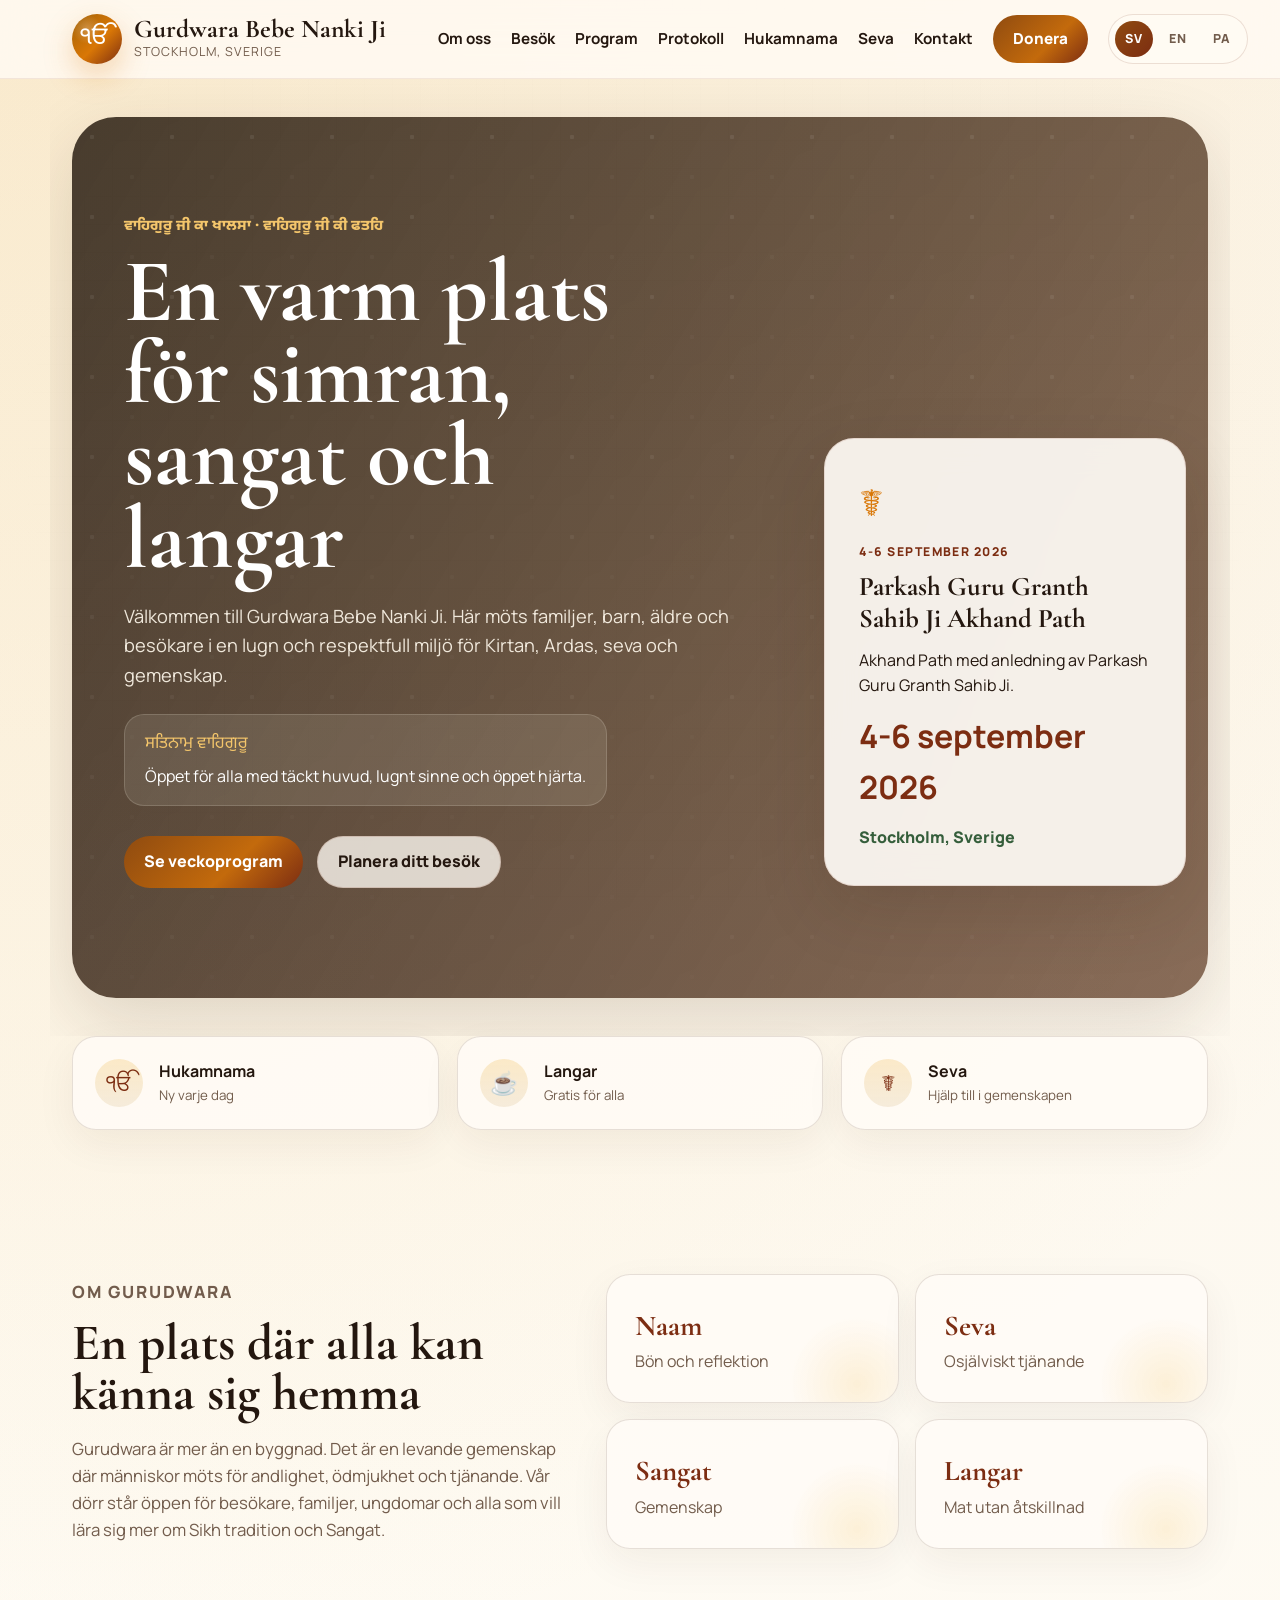
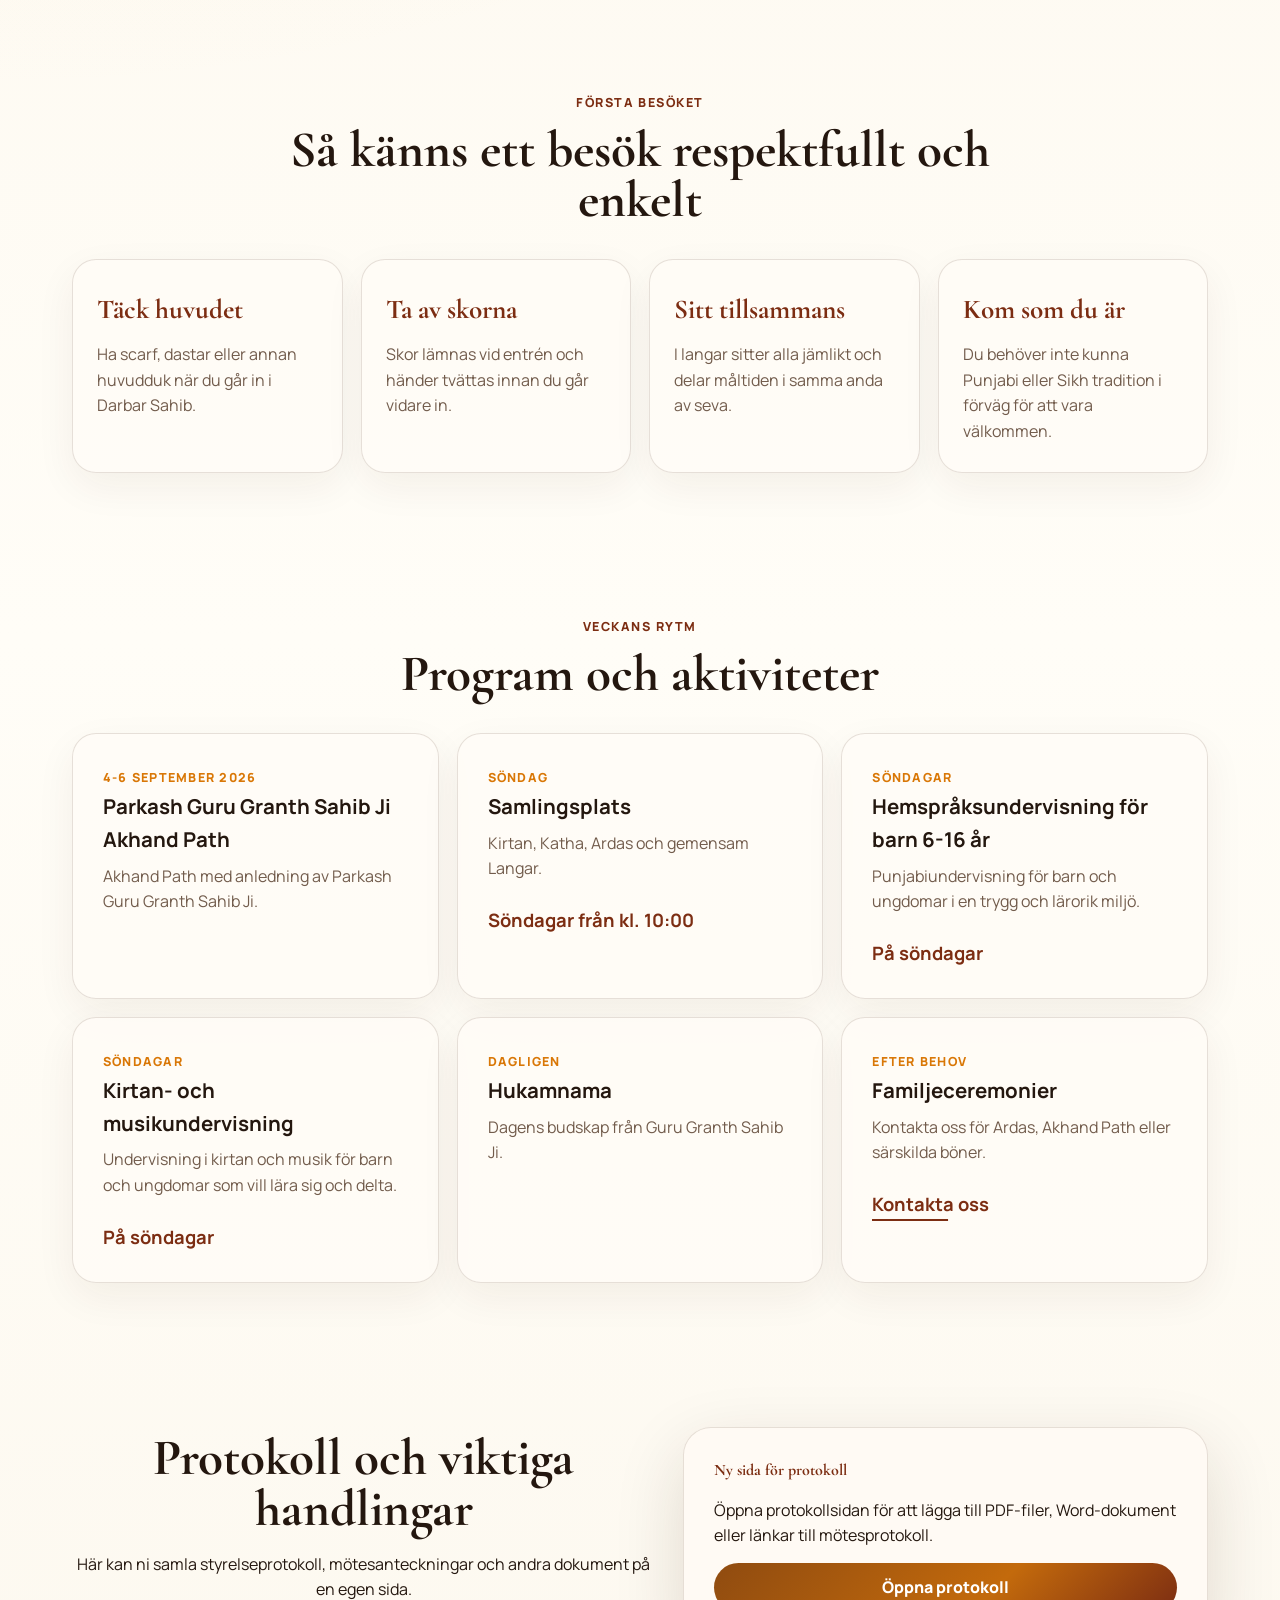
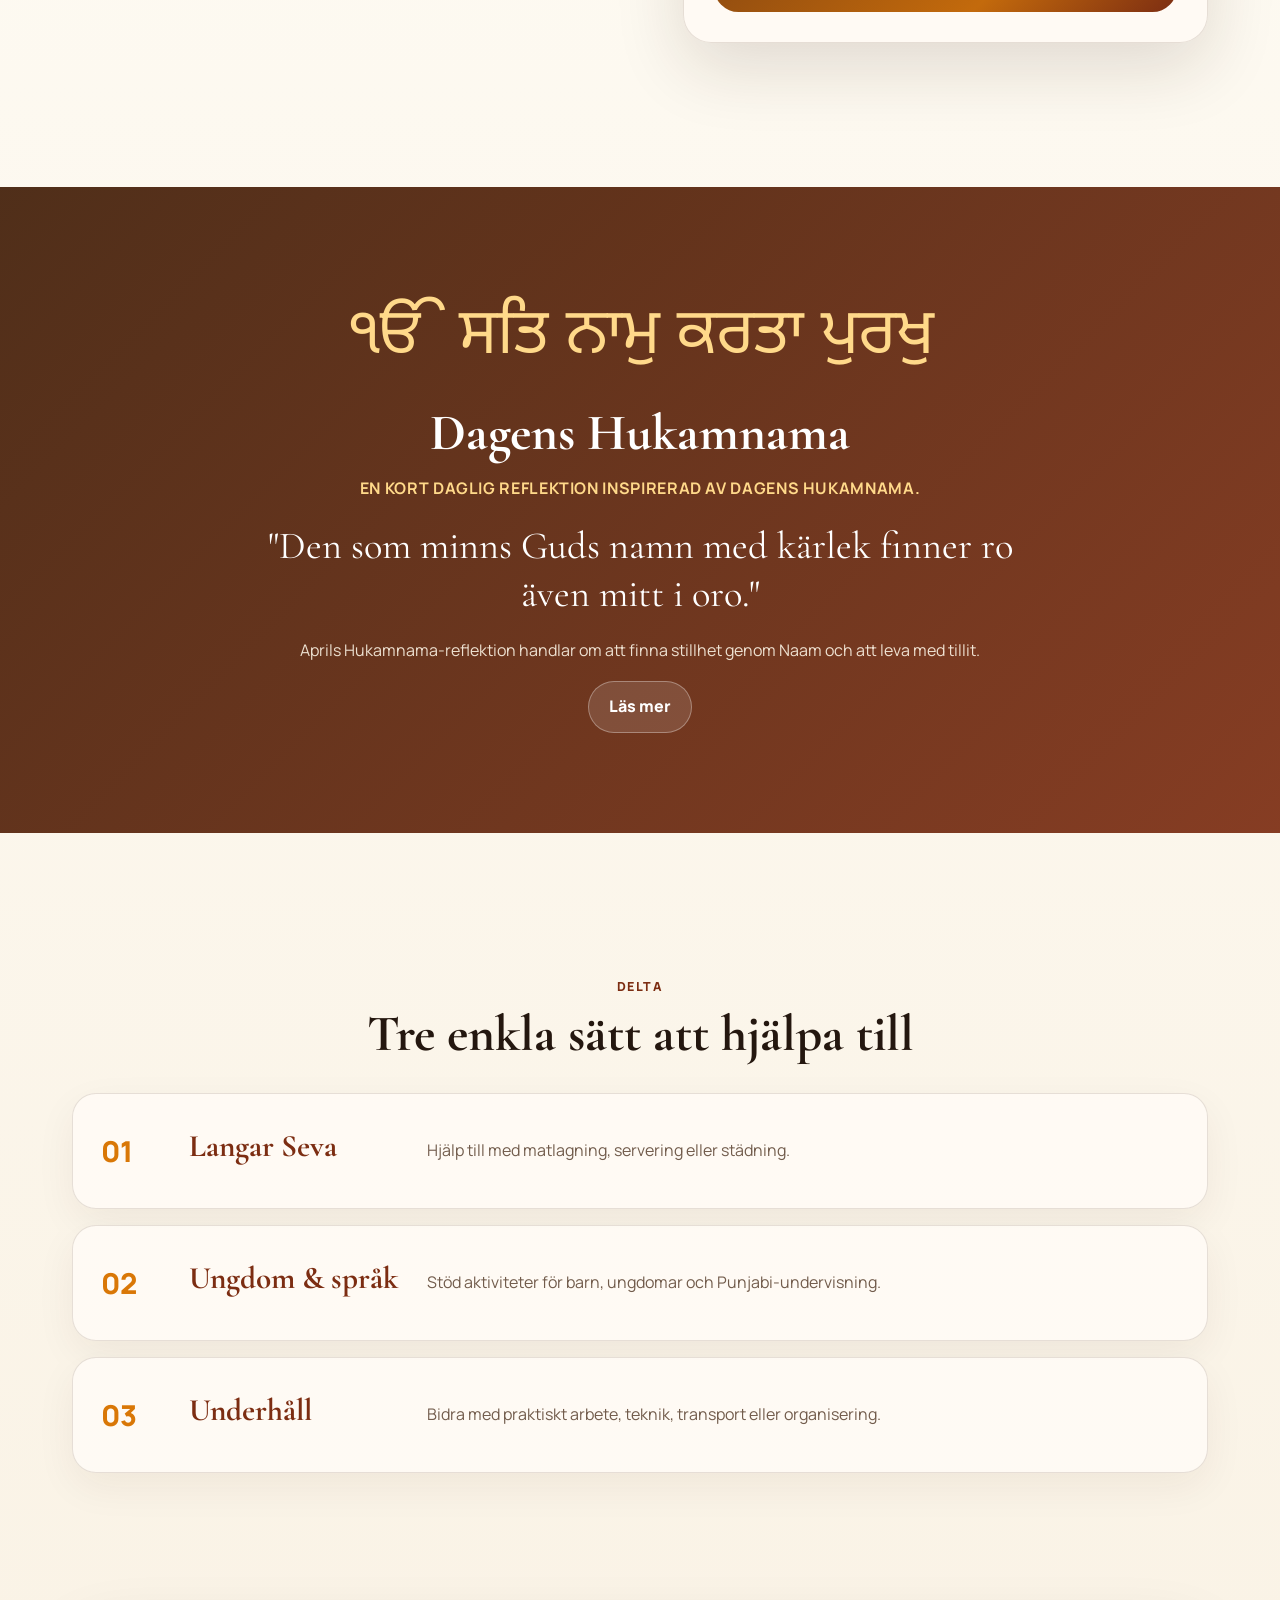
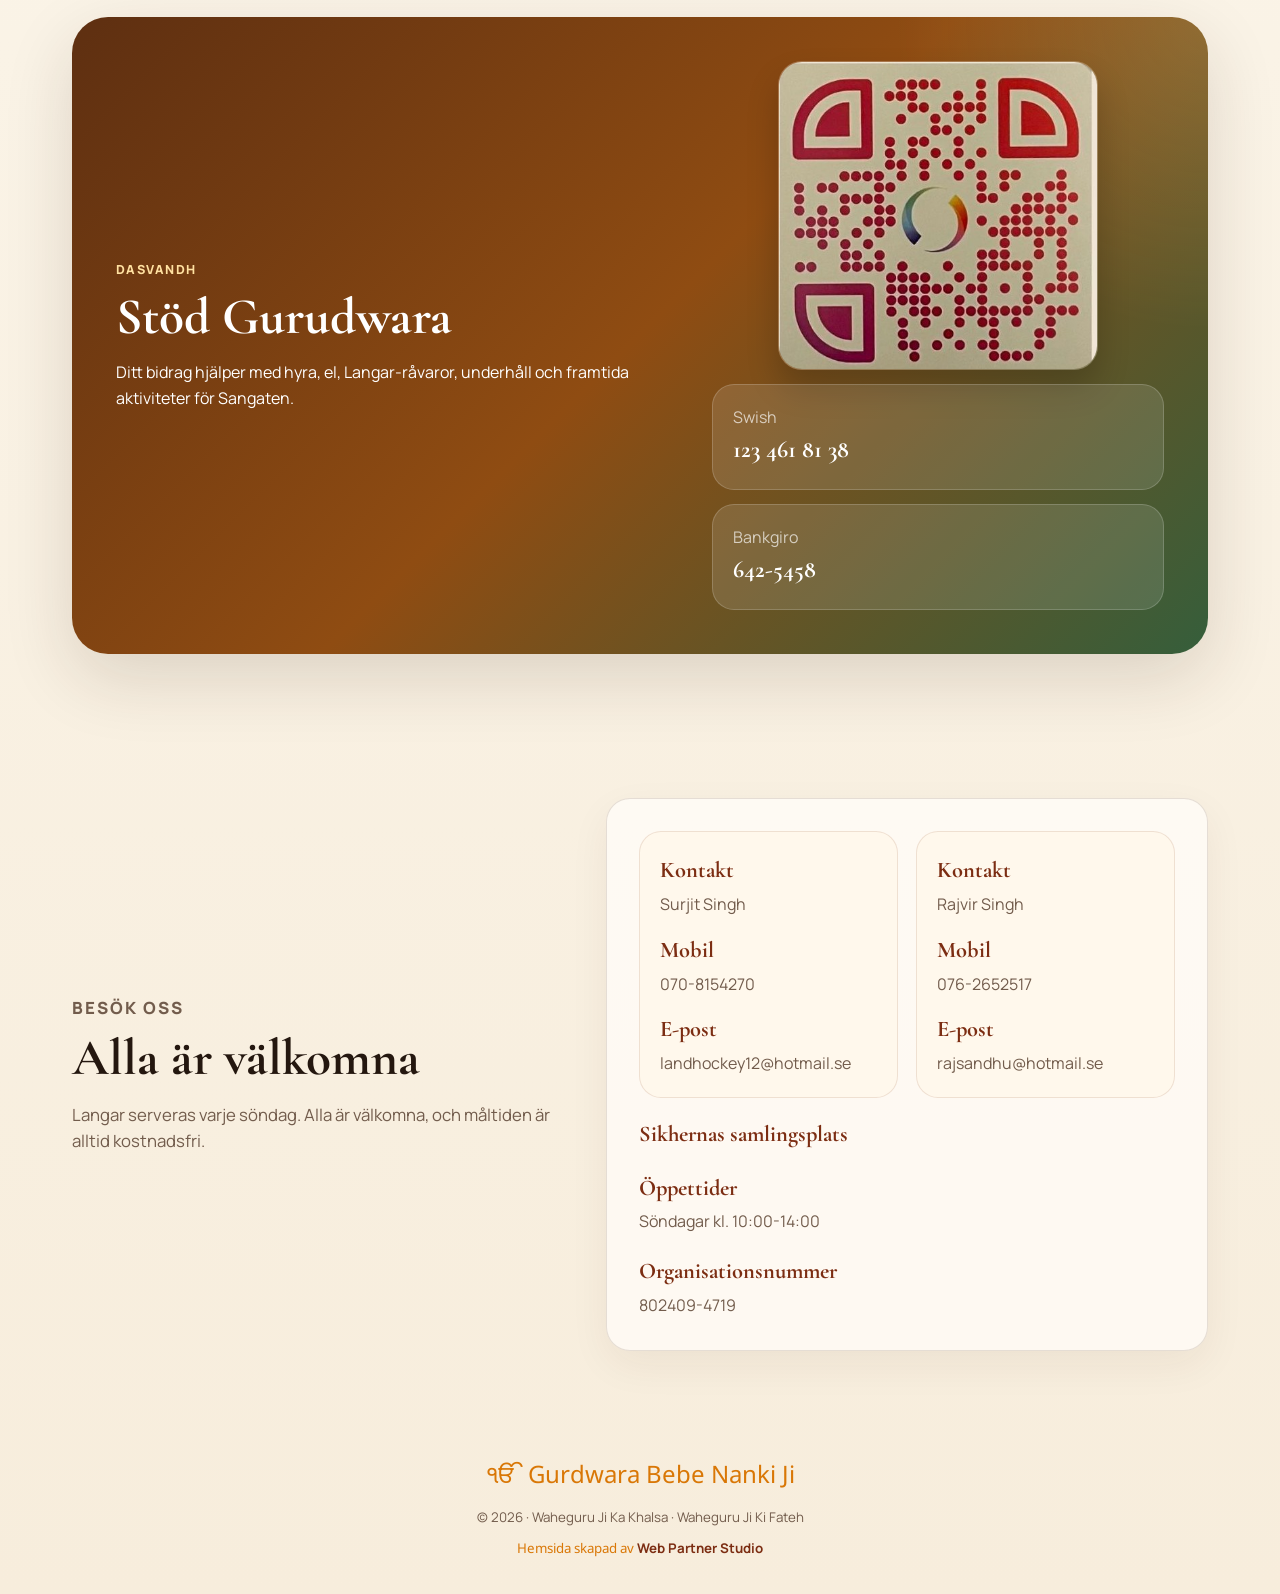
==== commit bcf5f402: "Update Akhand Path event to September 2026" ====
--- a/index.html
+++ b/index.html
@@ -64,10 +64,10 @@
 
       <aside class="hero-card reveal">
         <span class="card-icon">&#9764;</span>
-        <p class="card-label" data-i18n="hero_card_label">19-21 juni 2026</p>
-        <h2 data-i18n="hero_card_title">Shaheedi Diwas Guru Arjan Dev Ji Akhand Path</h2>
-        <p data-i18n="hero_card_text">S&#228;rskilt program till minne av Guru Arjan Dev Ji med Akhand Path och sangat-samling.</p>
-        <strong data-i18n="hero_card_time">19-21 juni 2026</strong>
+        <p class="card-label" data-i18n="hero_card_label">4-6 september 2026</p>
+        <h2 data-i18n="hero_card_title">Parkash Guru Granth Sahib Ji Akhand Path</h2>
+        <p data-i18n="hero_card_text">Akhand Path med anledning av Parkash Guru Granth Sahib Ji.</p>
+        <strong data-i18n="hero_card_time">4-6 september 2026</strong>
         <a href="#contact" data-i18n="hero_card_address">Stockholm, Sverige</a>
       </aside>
     </section>
@@ -218,5 +218,16 @@
 
   <button class="back-to-top" aria-label="Till toppen" data-i18n-attr="aria-label:back_to_top">↑</button>
   <script src="script.js"></script>
+  <script>
+    // Netlify Identity skickar invite-, recovery- och bekraftelselankar till sidans rot
+    // med en token i URL-hashen. Identity-widgeten finns bara pa /admin/, sa vi
+    // vidarebefordrar hashen dit sa att anvandaren kan satta sitt losenord.
+    (function () {
+      var tokenPattern = /[#&](invite_token|recovery_token|confirmation_token|email_change_token|error_description)=/;
+      if (tokenPattern.test(window.location.hash)) {
+        window.location.replace("/admin/" + window.location.hash);
+      }
+    })();
+  </script>
 </body>
 </html>
--- a/style.css
+++ b/style.css
@@ -812,6 +812,46 @@
 }
 
 @media (max-width: 640px) {
+  .navbar {
+    gap: 12px;
+    padding-inline: 16px;
+  }
+
+  .brand {
+    min-width: 0;
+    gap: 10px;
+  }
+
+  .brand-symbol {
+    width: 42px;
+    height: 42px;
+    flex: 0 0 42px;
+    font-size: 1.3rem;
+  }
+
+  .brand strong {
+    overflow-wrap: anywhere;
+    white-space: normal;
+    font-size: 1.3rem;
+  }
+
+  .brand small {
+    font-size: 0.68rem;
+  }
+
+  .hero-content,
+  .hero-card {
+    min-width: 0;
+  }
+
+  .hero h1 {
+    overflow-wrap: anywhere;
+  }
+
+  .hero-actions .btn {
+    width: 100%;
+  }
+
   .contact-people {
     grid-template-columns: 1fr;
   }
